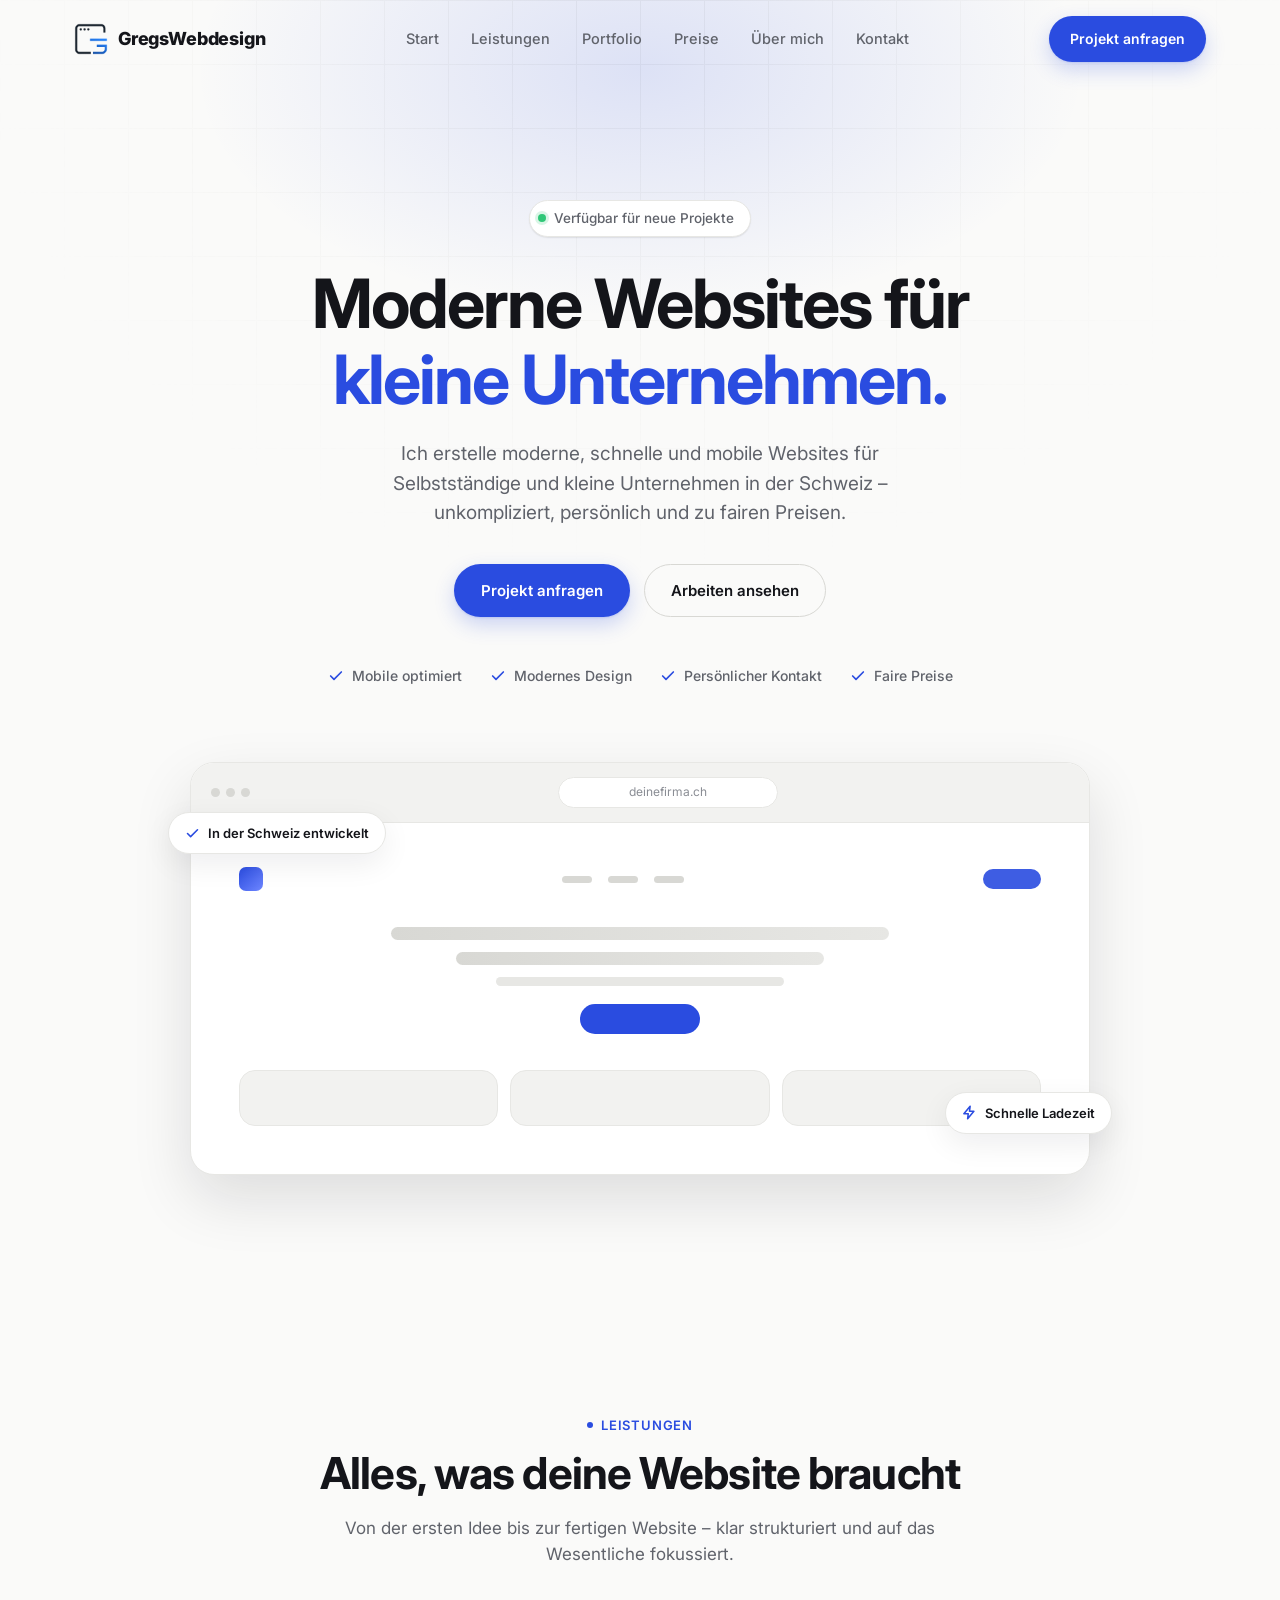
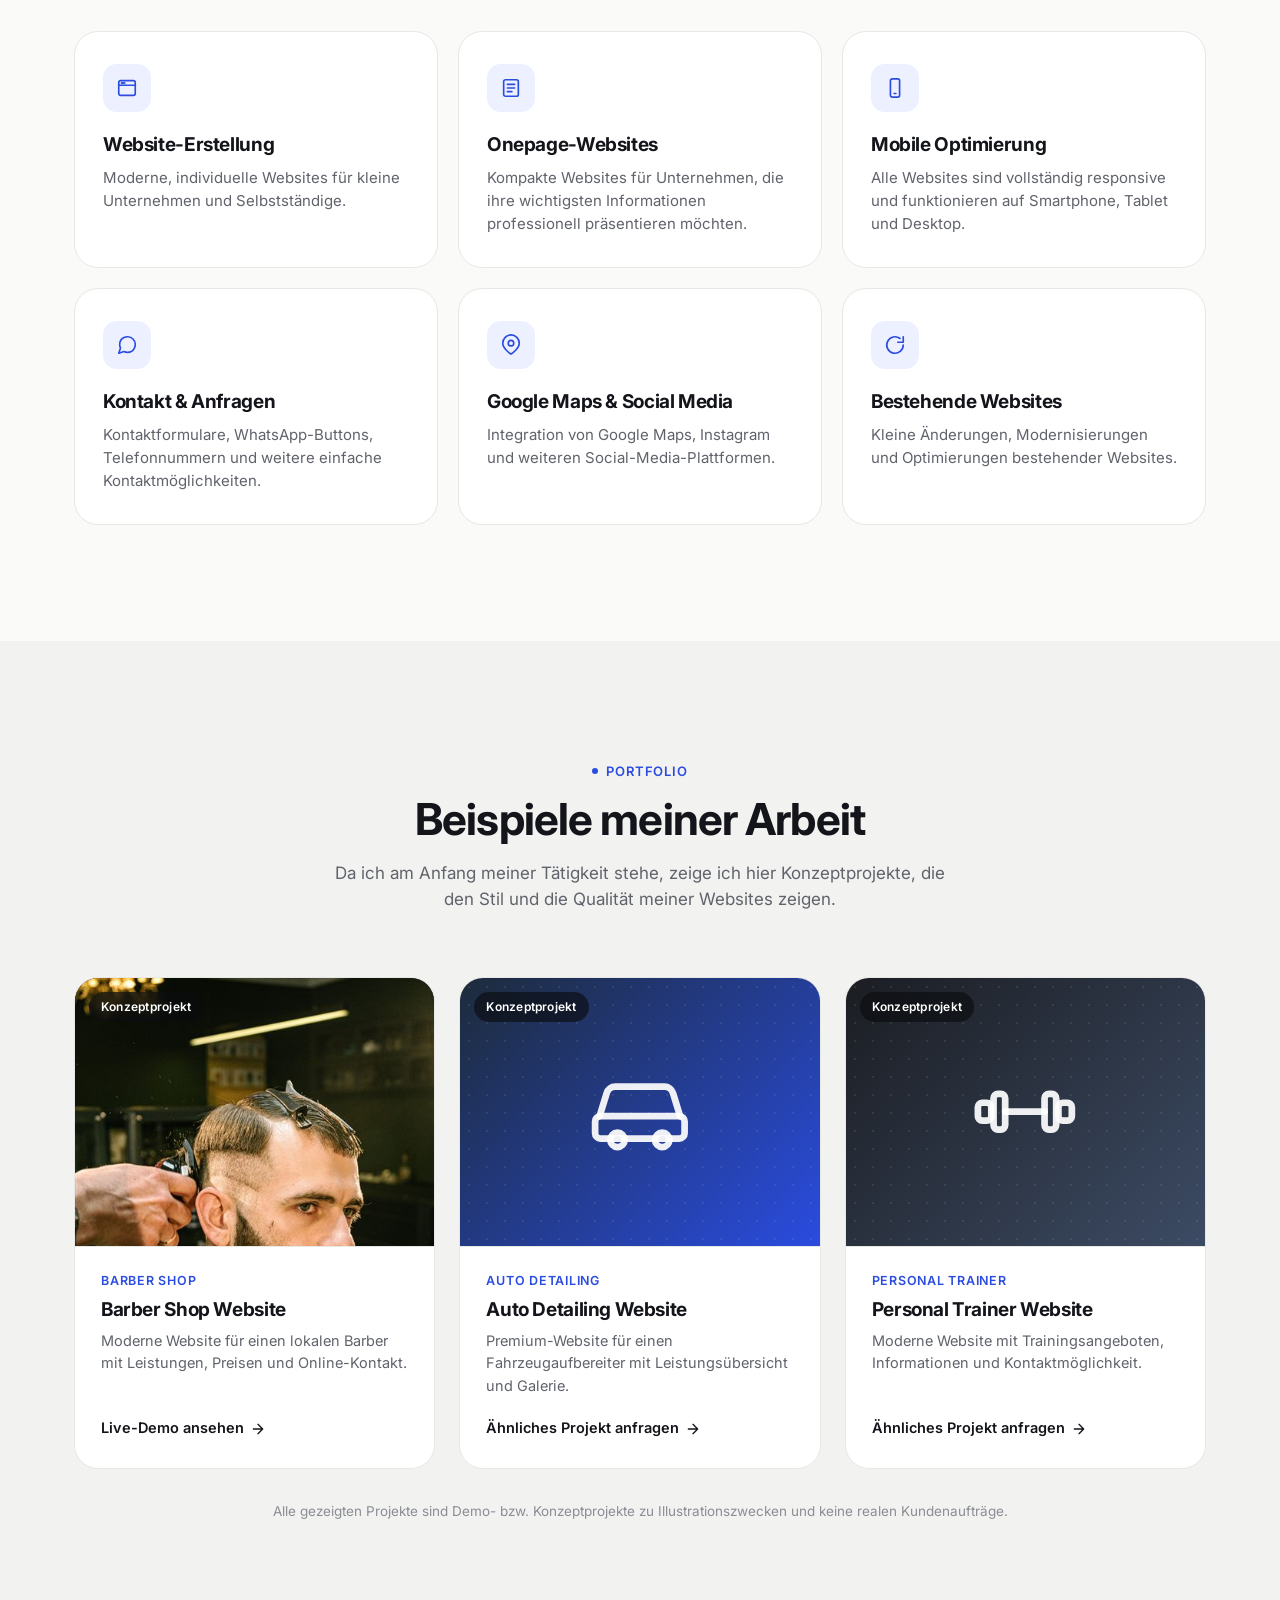
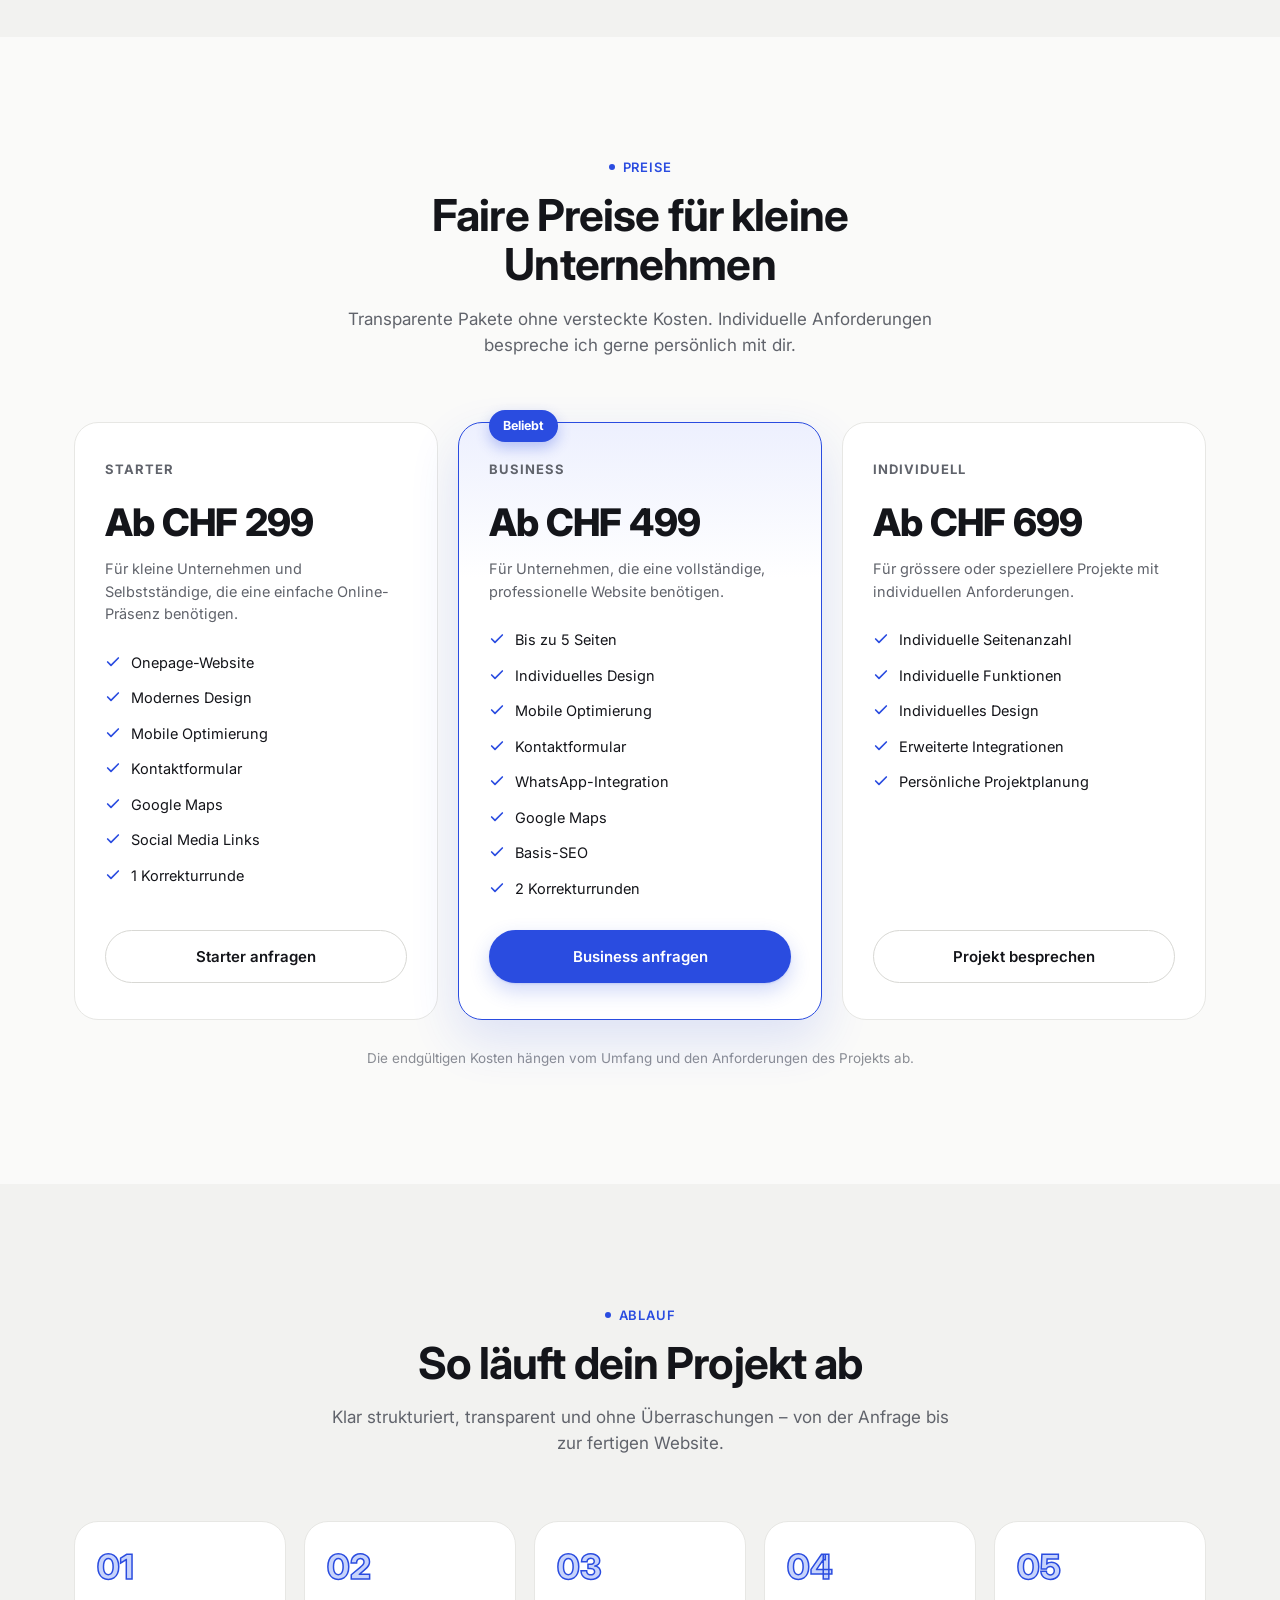
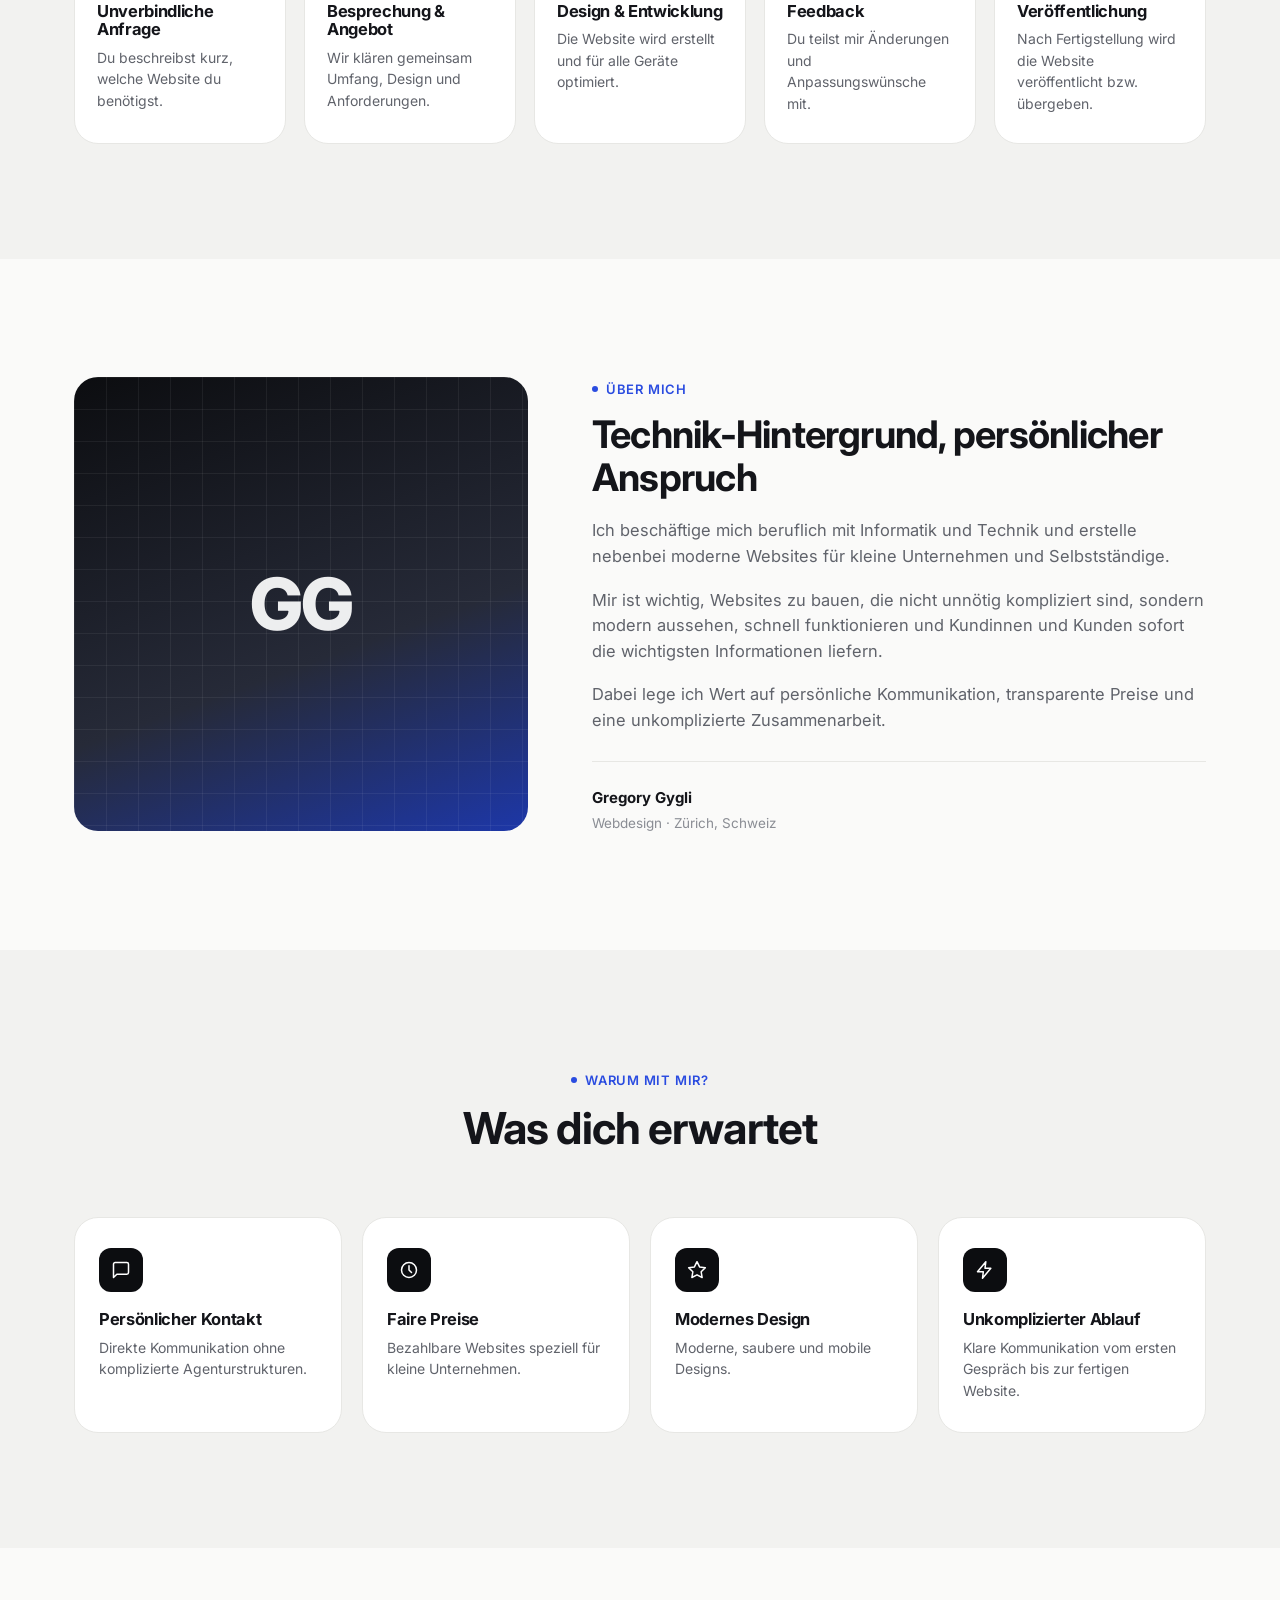
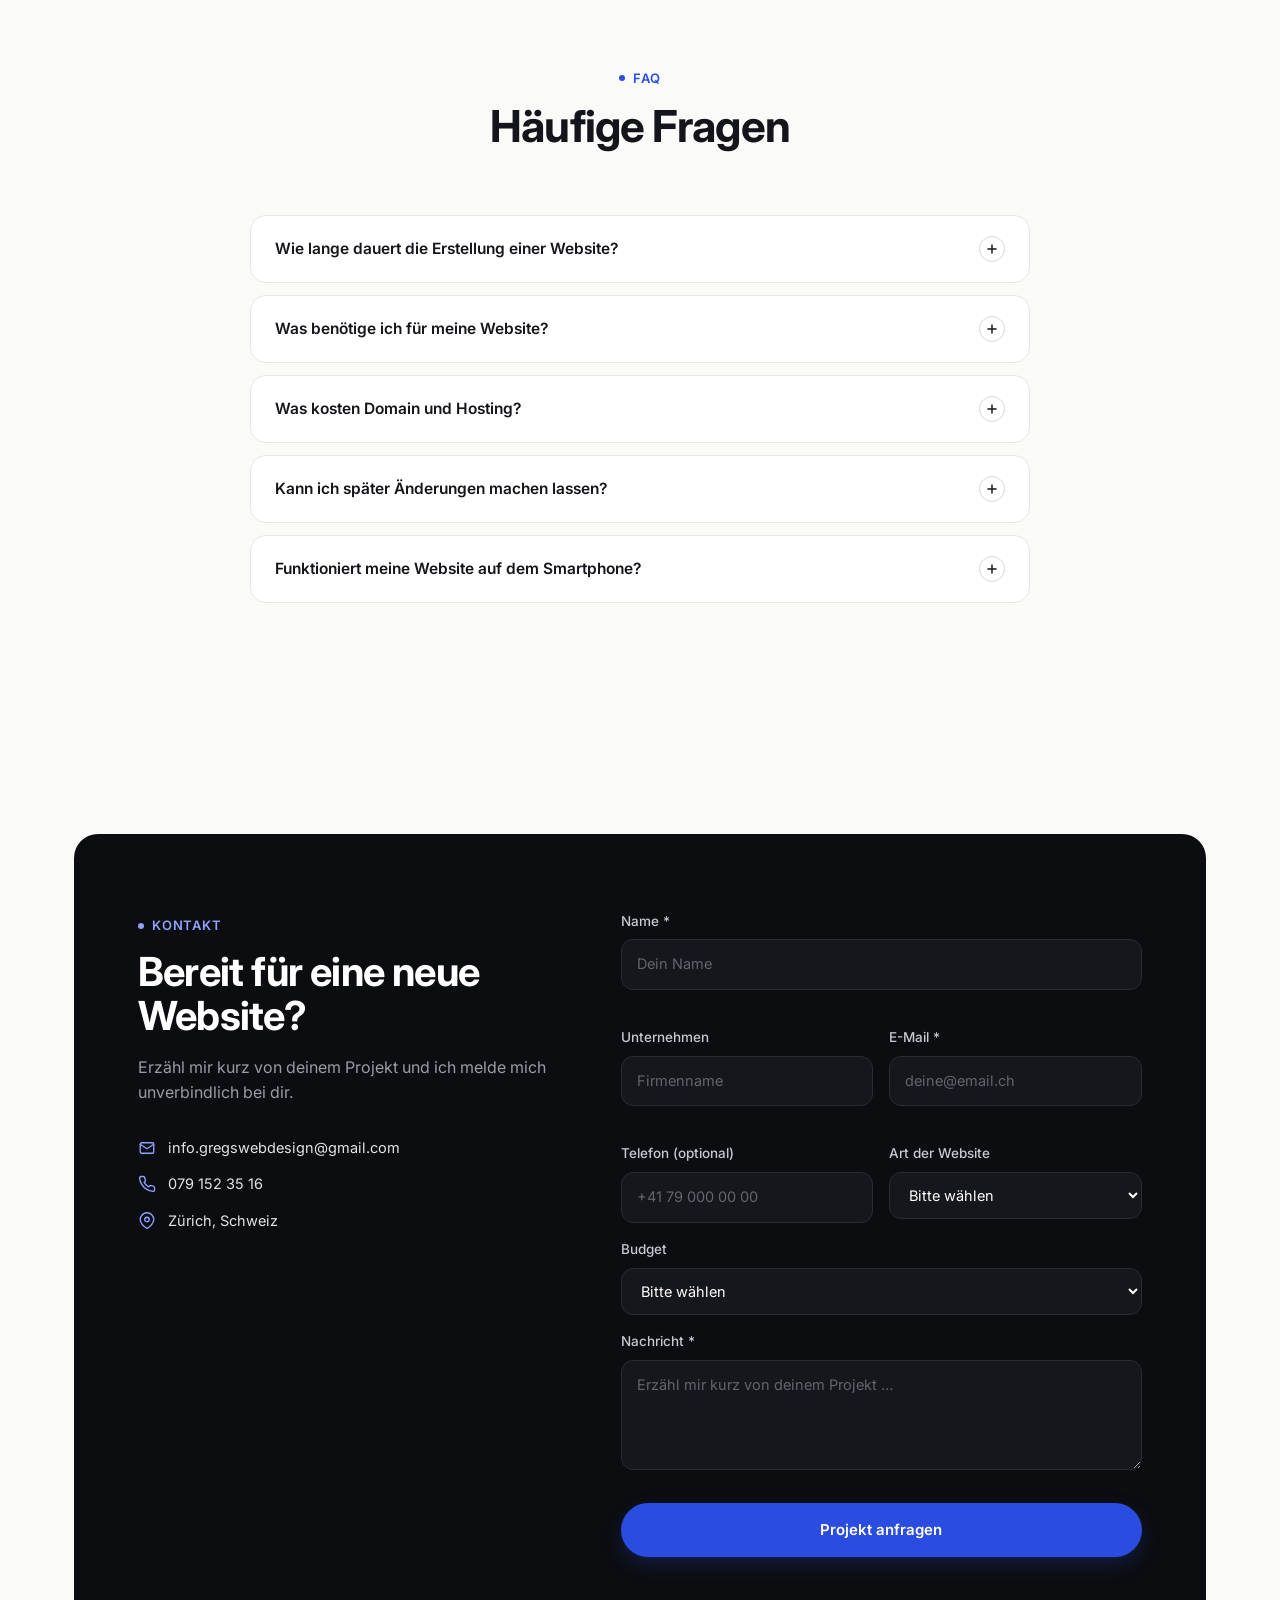
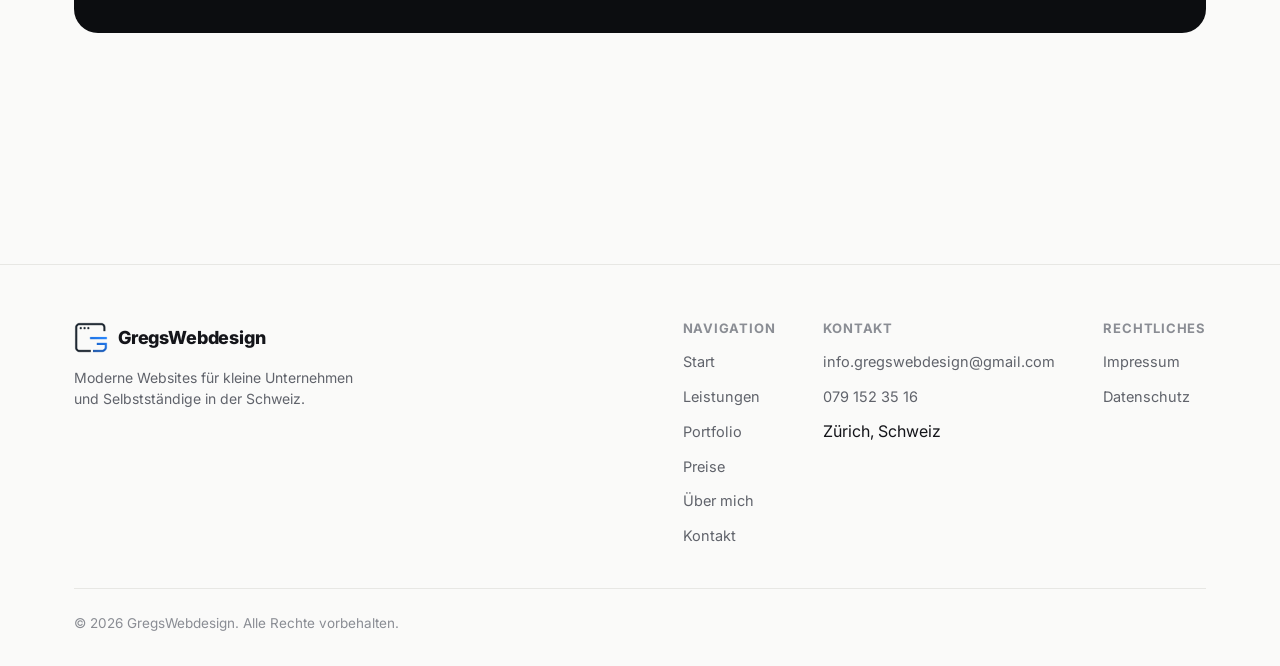
==== index.html @ 350c1485 "Initial commit: GregsWebdesign Website + FADEHOUSE Demo-Projekt" ====
<!DOCTYPE html>
<html lang="de-CH">
<head>
<meta charset="UTF-8">
<meta name="viewport" content="width=device-width, initial-scale=1.0">
<title>Webdesign Zürich – Moderne Websites für kleine Unternehmen | GregsWebdesign</title>
<meta name="description" content="Moderne, schnelle und bezahlbare Websites für kleine Unternehmen, Selbstständige und lokale Dienstleister in Zürich und der ganzen Schweiz. Unverbindlich anfragen.">
<meta name="keywords" content="Webdesign Zürich, Website erstellen Zürich, Website für Kleinunternehmen, Website für Selbstständige, Webdesigner Zürich, Webdesign Schweiz">
<meta property="og:title" content="GregsWebdesign – Moderne Websites für kleine Unternehmen">
<meta property="og:description" content="Ich erstelle moderne, schnelle und mobile Websites für Selbstständige und kleine Unternehmen in der Schweiz – unkompliziert, persönlich und zu fairen Preisen.">
<meta property="og:type" content="website">
<meta property="og:locale" content="de_CH">
<meta property="og:image" content="Bilder/logo-icon-dark.png">
<meta name="theme-color" content="#0C0D10">
<link rel="icon" type="image/png" href="Bilder/logo-icon-dark.png">
<link rel="preconnect" href="https://fonts.googleapis.com">
<link rel="preconnect" href="https://fonts.gstatic.com" crossorigin>
<link href="https://fonts.googleapis.com/css2?family=Inter:wght@400;500;600;700;800&display=swap" rel="stylesheet">
<link rel="stylesheet" href="css/style.css">
</head>
<body>

<a href="#main" class="skip-link">Zum Inhalt springen</a>

<!-- ========== HEADER ========== -->
<header class="site-header" id="siteHeader">
  <div class="container">
    <a href="#start" class="brand">
      <span class="brand-mark"><img src="Bilder/logo-icon-dark.png" alt="" width="34" height="34"></span>
      GregsWebdesign
    </a>

    <nav class="main-nav" aria-label="Hauptnavigation">
      <a href="#start">Start</a>
      <a href="#leistungen">Leistungen</a>
      <a href="#portfolio">Portfolio</a>
      <a href="#preise">Preise</a>
      <a href="#ueber-mich">Über mich</a>
      <a href="#kontakt">Kontakt</a>
    </nav>

    <div class="header-actions">
      <a href="#kontakt" class="btn btn-primary btn-sm desktop-only">Projekt anfragen</a>
      <button class="nav-toggle" id="navToggle" aria-label="Menü öffnen" aria-expanded="false" aria-controls="mobileNav">
        <span></span>
      </button>
    </div>
  </div>

  <nav class="mobile-nav" id="mobileNav" aria-label="Mobile Navigation">
    <a href="#start">Start</a>
    <a href="#leistungen">Leistungen</a>
    <a href="#portfolio">Portfolio</a>
    <a href="#preise">Preise</a>
    <a href="#ueber-mich">Über mich</a>
    <a href="#kontakt">Kontakt</a>
    <a href="#kontakt" class="btn btn-primary btn-block">Projekt anfragen</a>
  </nav>
</header>

<main id="main">

  <!-- ========== HERO ========== -->
  <section class="hero" id="start">
    <div class="container hero-inner">
      <span class="hero-badge"><span class="dot"></span> Verfügbar für neue Projekte</span>

      <h1>Moderne Websites für <span class="accent">kleine Unternehmen.</span></h1>
      <p class="hero-sub">Ich erstelle moderne, schnelle und mobile Websites für Selbstständige und kleine Unternehmen in der Schweiz – unkompliziert, persönlich und zu fairen Preisen.</p>

      <div class="hero-actions">
        <a href="#kontakt" class="btn btn-primary">Projekt anfragen</a>
        <a href="#portfolio" class="btn btn-secondary">Arbeiten ansehen</a>
      </div>

      <ul class="trust-points">
        <li><svg width="16" height="16" viewBox="0 0 24 24" fill="none" stroke="currentColor" stroke-width="2.5" stroke-linecap="round" stroke-linejoin="round"><path d="M20 6 9 17l-5-5"/></svg> Mobile optimiert</li>
        <li><svg width="16" height="16" viewBox="0 0 24 24" fill="none" stroke="currentColor" stroke-width="2.5" stroke-linecap="round" stroke-linejoin="round"><path d="M20 6 9 17l-5-5"/></svg> Modernes Design</li>
        <li><svg width="16" height="16" viewBox="0 0 24 24" fill="none" stroke="currentColor" stroke-width="2.5" stroke-linecap="round" stroke-linejoin="round"><path d="M20 6 9 17l-5-5"/></svg> Persönlicher Kontakt</li>
        <li><svg width="16" height="16" viewBox="0 0 24 24" fill="none" stroke="currentColor" stroke-width="2.5" stroke-linecap="round" stroke-linejoin="round"><path d="M20 6 9 17l-5-5"/></svg> Faire Preise</li>
      </ul>
    </div>

    <div class="container">
      <div class="hero-mock-wrap reveal">
        <div class="hero-mock">
          <div class="hero-mock-bar">
            <div class="hero-mock-dots"><span></span><span></span><span></span></div>
            <div class="hero-mock-url">deinefirma.ch</div>
          </div>
          <div class="hero-mock-body">
            <div class="hero-mock-nav">
              <div class="hero-mock-logo"></div>
              <div class="hero-mock-navlinks"><span></span><span></span><span></span></div>
              <div class="hero-mock-navbtn"></div>
            </div>
            <div class="hero-mock-hero">
              <div class="hero-mock-line lg"></div>
              <div class="hero-mock-line lg w-70"></div>
              <div class="hero-mock-line sm"></div>
              <div class="hero-mock-btn"></div>
            </div>
            <div class="hero-mock-cards">
              <div class="hero-mock-card"></div>
              <div class="hero-mock-card"></div>
              <div class="hero-mock-card"></div>
            </div>
          </div>
        </div>
        <span class="hero-float-badge badge-left">
          <svg width="15" height="15" viewBox="0 0 24 24" fill="none" stroke="currentColor" stroke-width="2.5" stroke-linecap="round" stroke-linejoin="round"><path d="M20 6 9 17l-5-5"/></svg>
          In der Schweiz entwickelt
        </span>
        <span class="hero-float-badge badge-right">
          <svg width="15" height="15" viewBox="0 0 24 24" fill="none" stroke="currentColor" stroke-width="2.5" stroke-linecap="round" stroke-linejoin="round"><path d="M13 2 3 14h7l-1 8 10-12h-7z"/></svg>
          Schnelle Ladezeit
        </span>
      </div>
    </div>
  </section>

  <!-- ========== LEISTUNGEN ========== -->
  <section class="section-pad" id="leistungen">
    <div class="container">
      <div class="section-head center">
        <span class="eyebrow">Leistungen</span>
        <h2>Alles, was deine Website braucht</h2>
        <p>Von der ersten Idee bis zur fertigen Website – klar strukturiert und auf das Wesentliche fokussiert.</p>
      </div>

      <div class="services-grid reveal-stagger">
        <article class="card service-card">
          <div class="service-icon">
            <svg width="22" height="22" viewBox="0 0 24 24" fill="none" stroke="currentColor" stroke-width="1.8" stroke-linecap="round" stroke-linejoin="round"><rect x="3" y="4" width="18" height="16" rx="2"/><path d="M3 9h18"/><circle cx="6.5" cy="6.5" r=".5" fill="currentColor"/><circle cx="9" cy="6.5" r=".5" fill="currentColor"/></svg>
          </div>
          <h3>Website-Erstellung</h3>
          <p>Moderne, individuelle Websites für kleine Unternehmen und Selbstständige.</p>
        </article>

        <article class="card service-card">
          <div class="service-icon">
            <svg width="22" height="22" viewBox="0 0 24 24" fill="none" stroke="currentColor" stroke-width="1.8" stroke-linecap="round" stroke-linejoin="round"><rect x="4" y="3" width="16" height="18" rx="2"/><path d="M8 8h8M8 12h8M8 16h5"/></svg>
          </div>
          <h3>Onepage-Websites</h3>
          <p>Kompakte Websites für Unternehmen, die ihre wichtigsten Informationen professionell präsentieren möchten.</p>
        </article>

        <article class="card service-card">
          <div class="service-icon">
            <svg width="22" height="22" viewBox="0 0 24 24" fill="none" stroke="currentColor" stroke-width="1.8" stroke-linecap="round" stroke-linejoin="round"><rect x="7" y="2" width="10" height="20" rx="2"/><path d="M11 18h2"/></svg>
          </div>
          <h3>Mobile Optimierung</h3>
          <p>Alle Websites sind vollständig responsive und funktionieren auf Smartphone, Tablet und Desktop.</p>
        </article>

        <article class="card service-card">
          <div class="service-icon">
            <svg width="22" height="22" viewBox="0 0 24 24" fill="none" stroke="currentColor" stroke-width="1.8" stroke-linecap="round" stroke-linejoin="round"><path d="M21 11.5a8.38 8.38 0 0 1-.9 3.8 8.5 8.5 0 0 1-7.6 4.7 8.38 8.38 0 0 1-3.8-.9L3 21l1.9-5.7a8.38 8.38 0 0 1-.9-3.8 8.5 8.5 0 0 1 4.7-7.6 8.38 8.38 0 0 1 3.8-.9h.5a8.48 8.48 0 0 1 8 8v.5z"/></svg>
          </div>
          <h3>Kontakt &amp; Anfragen</h3>
          <p>Kontaktformulare, WhatsApp-Buttons, Telefonnummern und weitere einfache Kontaktmöglichkeiten.</p>
        </article>

        <article class="card service-card">
          <div class="service-icon">
            <svg width="22" height="22" viewBox="0 0 24 24" fill="none" stroke="currentColor" stroke-width="1.8" stroke-linecap="round" stroke-linejoin="round"><path d="M21 10c0 6-9 12-9 12s-9-6-9-12a9 9 0 0 1 18 0z"/><circle cx="12" cy="10" r="3"/></svg>
          </div>
          <h3>Google Maps &amp; Social Media</h3>
          <p>Integration von Google Maps, Instagram und weiteren Social-Media-Plattformen.</p>
        </article>

        <article class="card service-card">
          <div class="service-icon">
            <svg width="22" height="22" viewBox="0 0 24 24" fill="none" stroke="currentColor" stroke-width="1.8" stroke-linecap="round" stroke-linejoin="round"><path d="M21 12a9 9 0 1 1-3.5-7.1"/><path d="M21 3v6h-6"/></svg>
          </div>
          <h3>Bestehende Websites</h3>
          <p>Kleine Änderungen, Modernisierungen und Optimierungen bestehender Websites.</p>
        </article>
      </div>
    </div>
  </section>

  <!-- ========== PORTFOLIO ========== -->
  <section class="section-pad" id="portfolio" style="background:var(--color-bg-alt);">
    <div class="container">
      <div class="section-head center">
        <span class="eyebrow">Portfolio</span>
        <h2>Beispiele meiner Arbeit</h2>
        <p>Da ich am Anfang meiner Tätigkeit stehe, zeige ich hier Konzeptprojekte, die den Stil und die Qualität meiner Websites zeigen.</p>
      </div>

      <div class="portfolio-grid reveal-stagger">
        <article class="card portfolio-card">
          <div class="portfolio-thumb thumb-barber has-image">
            <span class="demo-tag">Konzeptprojekt</span>
            <img src="Bilder/portfolio-barber.jpg" alt="FADEHOUSE Barbershop Website – Startseite" loading="lazy">
          </div>
          <div class="portfolio-body">
            <span class="portfolio-cat">Barber Shop</span>
            <h3>Barber Shop Website</h3>
            <p>Moderne Website für einen lokalen Barber mit Leistungen, Preisen und Online-Kontakt.</p>
            <a href="Demo-Coiffeur/index.html" class="portfolio-link" target="_blank" rel="noopener">Live-Demo ansehen
              <svg width="16" height="16" viewBox="0 0 24 24" fill="none" stroke="currentColor" stroke-width="2" stroke-linecap="round" stroke-linejoin="round"><path d="M5 12h14M12 5l7 7-7 7"/></svg>
            </a>
          </div>
        </article>

        <article class="card portfolio-card">
          <div class="portfolio-thumb thumb-detailing">
            <span class="demo-tag">Konzeptprojekt</span>
            <svg viewBox="0 0 24 24" fill="none" stroke="currentColor" stroke-width="1.5" stroke-linecap="round" stroke-linejoin="round"><path d="M3 13l1.6-5.2A2 2 0 0 1 6.5 6.4h11a2 2 0 0 1 1.9 1.4L21 13"/><rect x="2" y="13" width="20" height="5" rx="1.2"/><circle cx="7" cy="18.3" r="1.6"/><circle cx="17" cy="18.3" r="1.6"/></svg>
          </div>
          <div class="portfolio-body">
            <span class="portfolio-cat">Auto Detailing</span>
            <h3>Auto Detailing Website</h3>
            <p>Premium-Website für einen Fahrzeugaufbereiter mit Leistungsübersicht und Galerie.</p>
            <a href="#kontakt" class="portfolio-link">Ähnliches Projekt anfragen
              <svg width="16" height="16" viewBox="0 0 24 24" fill="none" stroke="currentColor" stroke-width="2" stroke-linecap="round" stroke-linejoin="round"><path d="M5 12h14M12 5l7 7-7 7"/></svg>
            </a>
          </div>
        </article>

        <article class="card portfolio-card">
          <div class="portfolio-thumb thumb-trainer">
            <span class="demo-tag">Konzeptprojekt</span>
            <svg viewBox="0 0 24 24" fill="none" stroke="currentColor" stroke-width="1.5" stroke-linecap="round" stroke-linejoin="round"><rect x="1.5" y="10" width="3" height="4" rx="1"/><rect x="19.5" y="10" width="3" height="4" rx="1"/><rect x="5" y="8" width="2.6" height="8" rx="1"/><rect x="16.4" y="8" width="2.6" height="8" rx="1"/><path d="M7.6 12h8.8"/></svg>
          </div>
          <div class="portfolio-body">
            <span class="portfolio-cat">Personal Trainer</span>
            <h3>Personal Trainer Website</h3>
            <p>Moderne Website mit Trainingsangeboten, Informationen und Kontaktmöglichkeit.</p>
            <a href="#kontakt" class="portfolio-link">Ähnliches Projekt anfragen
              <svg width="16" height="16" viewBox="0 0 24 24" fill="none" stroke="currentColor" stroke-width="2" stroke-linecap="round" stroke-linejoin="round"><path d="M5 12h14M12 5l7 7-7 7"/></svg>
            </a>
          </div>
        </article>
      </div>
      <p class="portfolio-note">Alle gezeigten Projekte sind Demo- bzw. Konzeptprojekte zu Illustrationszwecken und keine realen Kundenaufträge.</p>
    </div>
  </section>

  <!-- ========== PREISE ========== -->
  <section class="section-pad" id="preise">
    <div class="container">
      <div class="section-head center">
        <span class="eyebrow">Preise</span>
        <h2>Faire Preise für kleine Unternehmen</h2>
        <p>Transparente Pakete ohne versteckte Kosten. Individuelle Anforderungen bespreche ich gerne persönlich mit dir.</p>
      </div>

      <div class="pricing-grid reveal-stagger">
        <article class="card price-card">
          <div class="price-name">Starter</div>
          <div class="price-amount">Ab CHF 299</div>
          <p class="price-desc">Für kleine Unternehmen und Selbstständige, die eine einfache Online-Präsenz benötigen.</p>
          <ul class="price-features">
            <li><svg width="16" height="16" viewBox="0 0 24 24" fill="none" stroke="currentColor" stroke-width="2.5" stroke-linecap="round" stroke-linejoin="round"><path d="M20 6 9 17l-5-5"/></svg> Onepage-Website</li>
            <li><svg width="16" height="16" viewBox="0 0 24 24" fill="none" stroke="currentColor" stroke-width="2.5" stroke-linecap="round" stroke-linejoin="round"><path d="M20 6 9 17l-5-5"/></svg> Modernes Design</li>
            <li><svg width="16" height="16" viewBox="0 0 24 24" fill="none" stroke="currentColor" stroke-width="2.5" stroke-linecap="round" stroke-linejoin="round"><path d="M20 6 9 17l-5-5"/></svg> Mobile Optimierung</li>
            <li><svg width="16" height="16" viewBox="0 0 24 24" fill="none" stroke="currentColor" stroke-width="2.5" stroke-linecap="round" stroke-linejoin="round"><path d="M20 6 9 17l-5-5"/></svg> Kontaktformular</li>
            <li><svg width="16" height="16" viewBox="0 0 24 24" fill="none" stroke="currentColor" stroke-width="2.5" stroke-linecap="round" stroke-linejoin="round"><path d="M20 6 9 17l-5-5"/></svg> Google Maps</li>
            <li><svg width="16" height="16" viewBox="0 0 24 24" fill="none" stroke="currentColor" stroke-width="2.5" stroke-linecap="round" stroke-linejoin="round"><path d="M20 6 9 17l-5-5"/></svg> Social Media Links</li>
            <li><svg width="16" height="16" viewBox="0 0 24 24" fill="none" stroke="currentColor" stroke-width="2.5" stroke-linecap="round" stroke-linejoin="round"><path d="M20 6 9 17l-5-5"/></svg> 1 Korrekturrunde</li>
          </ul>
          <a href="#kontakt" class="btn btn-secondary btn-block">Starter anfragen</a>
        </article>

        <article class="card price-card featured">
          <span class="price-badge">Beliebt</span>
          <div class="price-name">Business</div>
          <div class="price-amount">Ab CHF 499</div>
          <p class="price-desc">Für Unternehmen, die eine vollständige, professionelle Website benötigen.</p>
          <ul class="price-features">
            <li><svg width="16" height="16" viewBox="0 0 24 24" fill="none" stroke="currentColor" stroke-width="2.5" stroke-linecap="round" stroke-linejoin="round"><path d="M20 6 9 17l-5-5"/></svg> Bis zu 5 Seiten</li>
            <li><svg width="16" height="16" viewBox="0 0 24 24" fill="none" stroke="currentColor" stroke-width="2.5" stroke-linecap="round" stroke-linejoin="round"><path d="M20 6 9 17l-5-5"/></svg> Individuelles Design</li>
            <li><svg width="16" height="16" viewBox="0 0 24 24" fill="none" stroke="currentColor" stroke-width="2.5" stroke-linecap="round" stroke-linejoin="round"><path d="M20 6 9 17l-5-5"/></svg> Mobile Optimierung</li>
            <li><svg width="16" height="16" viewBox="0 0 24 24" fill="none" stroke="currentColor" stroke-width="2.5" stroke-linecap="round" stroke-linejoin="round"><path d="M20 6 9 17l-5-5"/></svg> Kontaktformular</li>
            <li><svg width="16" height="16" viewBox="0 0 24 24" fill="none" stroke="currentColor" stroke-width="2.5" stroke-linecap="round" stroke-linejoin="round"><path d="M20 6 9 17l-5-5"/></svg> WhatsApp-Integration</li>
            <li><svg width="16" height="16" viewBox="0 0 24 24" fill="none" stroke="currentColor" stroke-width="2.5" stroke-linecap="round" stroke-linejoin="round"><path d="M20 6 9 17l-5-5"/></svg> Google Maps</li>
            <li><svg width="16" height="16" viewBox="0 0 24 24" fill="none" stroke="currentColor" stroke-width="2.5" stroke-linecap="round" stroke-linejoin="round"><path d="M20 6 9 17l-5-5"/></svg> Basis-SEO</li>
            <li><svg width="16" height="16" viewBox="0 0 24 24" fill="none" stroke="currentColor" stroke-width="2.5" stroke-linecap="round" stroke-linejoin="round"><path d="M20 6 9 17l-5-5"/></svg> 2 Korrekturrunden</li>
          </ul>
          <a href="#kontakt" class="btn btn-primary btn-block">Business anfragen</a>
        </article>

        <article class="card price-card">
          <div class="price-name">Individuell</div>
          <div class="price-amount">Ab CHF 699</div>
          <p class="price-desc">Für grössere oder speziellere Projekte mit individuellen Anforderungen.</p>
          <ul class="price-features">
            <li><svg width="16" height="16" viewBox="0 0 24 24" fill="none" stroke="currentColor" stroke-width="2.5" stroke-linecap="round" stroke-linejoin="round"><path d="M20 6 9 17l-5-5"/></svg> Individuelle Seitenanzahl</li>
            <li><svg width="16" height="16" viewBox="0 0 24 24" fill="none" stroke="currentColor" stroke-width="2.5" stroke-linecap="round" stroke-linejoin="round"><path d="M20 6 9 17l-5-5"/></svg> Individuelle Funktionen</li>
            <li><svg width="16" height="16" viewBox="0 0 24 24" fill="none" stroke="currentColor" stroke-width="2.5" stroke-linecap="round" stroke-linejoin="round"><path d="M20 6 9 17l-5-5"/></svg> Individuelles Design</li>
            <li><svg width="16" height="16" viewBox="0 0 24 24" fill="none" stroke="currentColor" stroke-width="2.5" stroke-linecap="round" stroke-linejoin="round"><path d="M20 6 9 17l-5-5"/></svg> Erweiterte Integrationen</li>
            <li><svg width="16" height="16" viewBox="0 0 24 24" fill="none" stroke="currentColor" stroke-width="2.5" stroke-linecap="round" stroke-linejoin="round"><path d="M20 6 9 17l-5-5"/></svg> Persönliche Projektplanung</li>
          </ul>
          <a href="#kontakt" class="btn btn-secondary btn-block">Projekt besprechen</a>
        </article>
      </div>
      <p class="pricing-note">Die endgültigen Kosten hängen vom Umfang und den Anforderungen des Projekts ab.</p>
    </div>
  </section>

  <!-- ========== ABLAUF ========== -->
  <section class="section-pad" style="background:var(--color-bg-alt);">
    <div class="container">
      <div class="section-head center">
        <span class="eyebrow">Ablauf</span>
        <h2>So läuft dein Projekt ab</h2>
        <p>Klar strukturiert, transparent und ohne Überraschungen – von der Anfrage bis zur fertigen Website.</p>
      </div>

      <div class="process-list reveal-stagger">
        <div class="card process-step">
          <div class="process-num">01</div>
          <h3>Unverbindliche Anfrage</h3>
          <p>Du beschreibst kurz, welche Website du benötigst.</p>
        </div>
        <div class="card process-step">
          <div class="process-num">02</div>
          <h3>Besprechung &amp; Angebot</h3>
          <p>Wir klären gemeinsam Umfang, Design und Anforderungen.</p>
        </div>
        <div class="card process-step">
          <div class="process-num">03</div>
          <h3>Design &amp; Entwicklung</h3>
          <p>Die Website wird erstellt und für alle Geräte optimiert.</p>
        </div>
        <div class="card process-step">
          <div class="process-num">04</div>
          <h3>Feedback</h3>
          <p>Du teilst mir Änderungen und Anpassungswünsche mit.</p>
        </div>
        <div class="card process-step">
          <div class="process-num">05</div>
          <h3>Veröffentlichung</h3>
          <p>Nach Fertigstellung wird die Website veröffentlicht bzw. übergeben.</p>
        </div>
      </div>
    </div>
  </section>

  <!-- ========== ÜBER MICH ========== -->
  <section class="section-pad" id="ueber-mich">
    <div class="container about-wrap">
      <div class="about-visual reveal">
        <span class="initials">GG</span>
      </div>
      <div class="about-text reveal">
        <span class="eyebrow">Über mich</span>
        <h2 style="font-size:clamp(28px,3.2vw,38px); margin-bottom:20px;">Technik-Hintergrund, persönlicher Anspruch</h2>
        <p>Ich beschäftige mich beruflich mit Informatik und Technik und erstelle nebenbei moderne Websites für kleine Unternehmen und Selbstständige.</p>
        <p>Mir ist wichtig, Websites zu bauen, die nicht unnötig kompliziert sind, sondern modern aussehen, schnell funktionieren und Kundinnen und Kunden sofort die wichtigsten Informationen liefern.</p>
        <p>Dabei lege ich Wert auf persönliche Kommunikation, transparente Preise und eine unkomplizierte Zusammenarbeit.</p>
        <div class="about-signoff">
          <div>
            <strong>Gregory Gygli</strong>
            <span>Webdesign · Zürich, Schweiz</span>
          </div>
        </div>
      </div>
    </div>
  </section>

  <!-- ========== WARUM MIT MIR ========== -->
  <section class="section-pad" style="background:var(--color-bg-alt);">
    <div class="container">
      <div class="section-head center">
        <span class="eyebrow">Warum mit mir?</span>
        <h2>Was dich erwartet</h2>
      </div>

      <div class="why-grid reveal-stagger">
        <div class="card why-card">
          <div class="why-icon">
            <svg width="20" height="20" viewBox="0 0 24 24" fill="none" stroke="currentColor" stroke-width="1.8" stroke-linecap="round" stroke-linejoin="round"><path d="M21 15a2 2 0 0 1-2 2H7l-4 4V5a2 2 0 0 1 2-2h14a2 2 0 0 1 2 2z"/></svg>
          </div>
          <h3>Persönlicher Kontakt</h3>
          <p>Direkte Kommunikation ohne komplizierte Agenturstrukturen.</p>
        </div>
        <div class="card why-card">
          <div class="why-icon">
            <svg width="20" height="20" viewBox="0 0 24 24" fill="none" stroke="currentColor" stroke-width="1.8" stroke-linecap="round" stroke-linejoin="round"><circle cx="12" cy="12" r="9"/><path d="M12 7v5l3 3"/></svg>
          </div>
          <h3>Faire Preise</h3>
          <p>Bezahlbare Websites speziell für kleine Unternehmen.</p>
        </div>
        <div class="card why-card">
          <div class="why-icon">
            <svg width="20" height="20" viewBox="0 0 24 24" fill="none" stroke="currentColor" stroke-width="1.8" stroke-linecap="round" stroke-linejoin="round"><path d="m12 2 3.09 6.26L22 9.27l-5 4.87 1.18 6.88L12 17.77l-6.18 3.25L7 14.14 2 9.27l6.91-1.01z"/></svg>
          </div>
          <h3>Modernes Design</h3>
          <p>Moderne, saubere und mobile Designs.</p>
        </div>
        <div class="card why-card">
          <div class="why-icon">
            <svg width="20" height="20" viewBox="0 0 24 24" fill="none" stroke="currentColor" stroke-width="1.8" stroke-linecap="round" stroke-linejoin="round"><path d="M13 2 3 14h7l-1 8 10-12h-7z"/></svg>
          </div>
          <h3>Unkomplizierter Ablauf</h3>
          <p>Klare Kommunikation vom ersten Gespräch bis zur fertigen Website.</p>
        </div>
      </div>
    </div>
  </section>

  <!-- ========== FAQ ========== -->
  <section class="section-pad" id="faq">
    <div class="container">
      <div class="section-head center">
        <span class="eyebrow">FAQ</span>
        <h2>Häufige Fragen</h2>
      </div>

      <div class="faq-list reveal">
        <details class="faq-item" name="faq">
          <summary>Wie lange dauert die Erstellung einer Website?
            <span class="faq-icon"><svg width="14" height="14" viewBox="0 0 24 24" fill="none" stroke="currentColor" stroke-width="2.5" stroke-linecap="round"><path d="M12 5v14M5 12h14"/></svg></span>
          </summary>
          <div class="faq-answer">Je nach Umfang dauert eine einfache Website normalerweise einige Tage bis wenige Wochen.</div>
        </details>
        <details class="faq-item" name="faq">
          <summary>Was benötige ich für meine Website?
            <span class="faq-icon"><svg width="14" height="14" viewBox="0 0 24 24" fill="none" stroke="currentColor" stroke-width="2.5" stroke-linecap="round"><path d="M12 5v14M5 12h14"/></svg></span>
          </summary>
          <div class="faq-answer">Idealerweise Logo, Texte, Bilder, Kontaktdaten und Informationen zu den angebotenen Leistungen. Falls noch nicht alles vorhanden ist, können die Inhalte gemeinsam strukturiert werden.</div>
        </details>
        <details class="faq-item" name="faq">
          <summary>Was kosten Domain und Hosting?
            <span class="faq-icon"><svg width="14" height="14" viewBox="0 0 24 24" fill="none" stroke="currentColor" stroke-width="2.5" stroke-linecap="round"><path d="M12 5v14M5 12h14"/></svg></span>
          </summary>
          <div class="faq-answer">Domain und Hosting sind grundsätzlich separate Kosten und werden transparent mit dir besprochen.</div>
        </details>
        <details class="faq-item" name="faq">
          <summary>Kann ich später Änderungen machen lassen?
            <span class="faq-icon"><svg width="14" height="14" viewBox="0 0 24 24" fill="none" stroke="currentColor" stroke-width="2.5" stroke-linecap="round"><path d="M12 5v14M5 12h14"/></svg></span>
          </summary>
          <div class="faq-answer">Ja. Kleine Änderungen und Erweiterungen können auch nach Fertigstellung durchgeführt werden.</div>
        </details>
        <details class="faq-item" name="faq">
          <summary>Funktioniert meine Website auf dem Smartphone?
            <span class="faq-icon"><svg width="14" height="14" viewBox="0 0 24 24" fill="none" stroke="currentColor" stroke-width="2.5" stroke-linecap="round"><path d="M12 5v14M5 12h14"/></svg></span>
          </summary>
          <div class="faq-answer">Ja. Alle Websites werden für Desktop, Tablet und Smartphone optimiert.</div>
        </details>
      </div>
    </div>
  </section>

  <!-- ========== KONTAKT ========== -->
  <section class="section-pad" id="kontakt">
    <div class="container">
      <div class="contact-section reveal">
        <div class="contact-inner">
          <div class="contact-intro">
            <span class="eyebrow">Kontakt</span>
            <h2>Bereit für eine neue Website?</h2>
            <p>Erzähl mir kurz von deinem Projekt und ich melde mich unverbindlich bei dir.</p>

            <div class="contact-detail">
              <svg width="18" height="18" viewBox="0 0 24 24" fill="none" stroke="currentColor" stroke-width="1.8" stroke-linecap="round" stroke-linejoin="round"><path d="M4 4h16v16H4z" opacity="0"/><path d="m3 7 9 6 9-6"/><rect x="3" y="5" width="18" height="14" rx="2"/></svg>
              info.gregswebdesign@gmail.com
            </div>
            <div class="contact-detail">
              <svg width="18" height="18" viewBox="0 0 24 24" fill="none" stroke="currentColor" stroke-width="1.8" stroke-linecap="round" stroke-linejoin="round"><path d="M22 16.92v3a2 2 0 0 1-2.18 2 19.79 19.79 0 0 1-8.63-3.07 19.5 19.5 0 0 1-6-6 19.79 19.79 0 0 1-3.07-8.67A2 2 0 0 1 4.11 2h3a2 2 0 0 1 2 1.72c.127.96.362 1.903.7 2.81a2 2 0 0 1-.45 2.11L8.09 9.91a16 16 0 0 0 6 6l1.27-1.27a2 2 0 0 1 2.11-.45c.907.338 1.85.573 2.81.7A2 2 0 0 1 22 16.92z"/></svg>
              079 152 35 16
            </div>
            <div class="contact-detail">
              <svg width="18" height="18" viewBox="0 0 24 24" fill="none" stroke="currentColor" stroke-width="1.8" stroke-linecap="round" stroke-linejoin="round"><path d="M21 10c0 6-9 12-9 12s-9-6-9-12a9 9 0 0 1 18 0z"/><circle cx="12" cy="10" r="3"/></svg>
              Zürich, Schweiz
            </div>
          </div>

          <form class="contact-form" id="contactForm" action="https://formspree.io/f/mvkpallz" method="POST" novalidate>
            <div class="form-grid">
              <div class="field full">
                <label for="name">Name *</label>
                <input type="text" id="name" name="name" placeholder="Dein Name" required>
                <div class="field-error" data-error-for="name"></div>
              </div>
              <div class="field">
                <label for="company">Unternehmen</label>
                <input type="text" id="company" name="company" placeholder="Firmenname">
              </div>
              <div class="field">
                <label for="email">E-Mail *</label>
                <input type="email" id="email" name="email" placeholder="deine@email.ch" required>
                <div class="field-error" data-error-for="email"></div>
              </div>
              <div class="field">
                <label for="phone">Telefon (optional)</label>
                <input type="tel" id="phone" name="phone" placeholder="+41 79 000 00 00">
              </div>
              <div class="field">
                <label for="type">Art der Website</label>
                <select id="type" name="type">
                  <option value="">Bitte wählen</option>
                  <option>Onepage-Website</option>
                  <option>Mehrseitige Website</option>
                  <option>Überarbeitung bestehender Website</option>
                  <option>Weiss ich noch nicht</option>
                </select>
              </div>
              <div class="field full">
                <label for="budget">Budget</label>
                <select id="budget" name="budget">
                  <option value="">Bitte wählen</option>
                  <option>Bis CHF 300</option>
                  <option>CHF 300 – 500</option>
                  <option>CHF 500 – 700</option>
                  <option>Über CHF 700</option>
                  <option>Noch offen</option>
                </select>
              </div>
              <div class="field full">
                <label for="message">Nachricht *</label>
                <textarea id="message" name="message" placeholder="Erzähl mir kurz von deinem Projekt …" required></textarea>
                <div class="field-error" data-error-for="message"></div>
              </div>
            </div>
            <button type="submit" class="btn btn-primary btn-block">Projekt anfragen</button>
            <div class="form-status" id="formStatus" role="status"></div>
          </form>
        </div>
      </div>
    </div>
  </section>

</main>

<!-- ========== FOOTER ========== -->
<footer class="site-footer">
  <div class="container">
    <div class="footer-top">
      <div class="footer-brand">
        <a href="#start" class="brand">
          <span class="brand-mark"><img src="Bilder/logo-icon-dark.png" alt="" width="34" height="34"></span>
          GregsWebdesign
        </a>
        <p>Moderne Websites für kleine Unternehmen und Selbstständige in der Schweiz.</p>
      </div>

      <div class="footer-nav">
        <div class="footer-col">
          <h4>Navigation</h4>
          <ul>
            <li><a href="#start">Start</a></li>
            <li><a href="#leistungen">Leistungen</a></li>
            <li><a href="#portfolio">Portfolio</a></li>
            <li><a href="#preise">Preise</a></li>
            <li><a href="#ueber-mich">Über mich</a></li>
            <li><a href="#kontakt">Kontakt</a></li>
          </ul>
        </div>
        <div class="footer-col">
          <h4>Kontakt</h4>
          <ul>
            <li><a href="mailto:info.gregswebdesign@gmail.com">info.gregswebdesign@gmail.com</a></li>
            <li><a href="tel:+41791523516">079 152 35 16</a></li>
            <li>Zürich, Schweiz</li>
          </ul>
        </div>
        <div class="footer-col">
          <h4>Rechtliches</h4>
          <ul>
            <li><a href="impressum.html">Impressum</a></li>
            <li><a href="datenschutz.html">Datenschutz</a></li>
          </ul>
        </div>
      </div>
    </div>

    <div class="footer-bottom">
      <span>© <span id="year"></span> GregsWebdesign. Alle Rechte vorbehalten.</span>
    </div>
  </div>
</footer>

<script src="js/script.js"></script>
</body>
</html>
---- css/style.css ----
/* ==========================================================================
   GregsWebdesign — Webdesign Portfolio Site
   ========================================================================== */

:root {
  --color-bg: #FAFAF9;
  --color-bg-alt: #F2F2F0;
  --color-surface: #FFFFFF;
  --color-text: #14151A;
  --color-text-muted: #60636B;
  --color-text-faint: #8A8D94;
  --color-border: #E7E7E4;
  --color-border-strong: #D8D8D4;
  --color-accent: #2A4CE0;
  --color-accent-dark: #1D37A8;
  --color-accent-soft: #EDF0FE;
  --color-dark: #0C0D10;
  --color-dark-surface: #16171C;
  --color-dark-border: #2A2C33;
  --color-dark-text-muted: #9A9CA4;

  --radius-sm: 10px;
  --radius-md: 16px;
  --radius-lg: 24px;
  --radius-full: 999px;

  --shadow-sm: 0 1px 2px rgba(15, 17, 23, 0.05), 0 1px 1px rgba(15, 17, 23, 0.04);
  --shadow-md: 0 10px 30px rgba(15, 17, 23, 0.07);
  --shadow-lg: 0 24px 60px rgba(15, 17, 23, 0.12);

  --ease: cubic-bezier(.22, 1, .36, 1);
  --container: 1180px;
}

/* ---------- Reset ---------- */
*, *::before, *::after { box-sizing: border-box; }
* { margin: 0; padding: 0; }
html {
  scroll-behavior: smooth;
  -webkit-text-size-adjust: 100%;
}
@media (prefers-reduced-motion: reduce) {
  html { scroll-behavior: auto; }
  *, *::before, *::after {
    animation-duration: 0.01ms !important;
    animation-iteration-count: 1 !important;
    transition-duration: 0.01ms !important;
    scroll-behavior: auto !important;
  }
}
body {
  font-family: 'Inter', -apple-system, BlinkMacSystemFont, 'Segoe UI', Roboto, sans-serif;
  background: var(--color-bg);
  color: var(--color-text);
  line-height: 1.55;
  -webkit-font-smoothing: antialiased;
  overflow-x: hidden;
}
img, svg { display: block; max-width: 100%; }
a { color: inherit; text-decoration: none; }
ul, ol { list-style: none; }
button { font: inherit; cursor: pointer; }
input, textarea, select { font: inherit; }
h1, h2, h3, h4 { font-weight: 700; letter-spacing: -0.02em; line-height: 1.12; }

/* ---------- Layout helpers ---------- */
.container {
  width: 100%;
  max-width: var(--container);
  margin-inline: auto;
  padding-inline: 24px;
}
section { position: relative; }
.section-pad { padding-block: clamp(64px, 9vw, 120px); }
.section-pad-sm { padding-block: clamp(48px, 6vw, 80px); }

.eyebrow {
  display: inline-flex;
  align-items: center;
  gap: 8px;
  font-size: 13px;
  font-weight: 600;
  letter-spacing: 0.06em;
  text-transform: uppercase;
  color: var(--color-accent);
  margin-bottom: 14px;
}
.eyebrow::before {
  content: "";
  width: 6px;
  height: 6px;
  border-radius: 50%;
  background: var(--color-accent);
}

.section-head {
  max-width: 640px;
  margin-bottom: clamp(36px, 5vw, 64px);
}
.section-head.center { margin-inline: auto; text-align: center; }
.section-head h2 {
  font-size: clamp(30px, 3.6vw, 44px);
  margin-bottom: 16px;
}
.section-head p {
  color: var(--color-text-muted);
  font-size: 17px;
}

/* ---------- Buttons ---------- */
.btn {
  display: inline-flex;
  align-items: center;
  justify-content: center;
  gap: 8px;
  padding: 14px 26px;
  border-radius: var(--radius-full);
  font-weight: 600;
  font-size: 15px;
  border: 1px solid transparent;
  transition: transform 0.35s var(--ease), box-shadow 0.35s var(--ease), background 0.25s var(--ease), border-color 0.25s var(--ease), color 0.25s var(--ease);
  white-space: nowrap;
}
.btn-primary {
  background: var(--color-accent);
  color: #fff;
  box-shadow: 0 1px 2px rgba(42,76,224,0.15), 0 8px 20px rgba(42,76,224,0.22);
}
.btn-primary:hover {
  background: var(--color-accent-dark);
  transform: translateY(-2px);
  box-shadow: 0 10px 26px rgba(42,76,224,0.3);
}
.btn-secondary {
  background: transparent;
  color: var(--color-text);
  border-color: var(--color-border-strong);
}
.btn-secondary:hover {
  border-color: var(--color-text);
  transform: translateY(-2px);
}
.btn-dark {
  background: var(--color-dark);
  color: #fff;
}
.btn-dark:hover { background: #000; transform: translateY(-2px); }
.btn-block { width: 100%; }
.btn-sm { padding: 11px 20px; font-size: 14px; }

/* ---------- Header ---------- */
.site-header {
  position: fixed;
  top: 0; left: 0; right: 0;
  z-index: 100;
  padding-block: 16px;
  transition: background 0.3s var(--ease), box-shadow 0.3s var(--ease), padding 0.3s var(--ease), border-color 0.3s var(--ease);
  border-bottom: 1px solid transparent;
}
.site-header.is-scrolled {
  background: rgba(250, 250, 249, 0.82);
  backdrop-filter: blur(14px) saturate(160%);
  -webkit-backdrop-filter: blur(14px) saturate(160%);
  border-color: var(--color-border);
  padding-block: 12px;
}
.site-header .container {
  display: flex;
  align-items: center;
  justify-content: space-between;
  gap: 24px;
}
.brand {
  display: flex;
  align-items: center;
  gap: 10px;
  font-weight: 800;
  font-size: 18px;
  letter-spacing: -0.01em;
}
.brand-mark {
  width: 34px;
  height: 34px;
  display: flex;
  align-items: center;
  justify-content: center;
  flex-shrink: 0;
}
.brand-mark img {
  width: 100%;
  height: 100%;
  object-fit: contain;
}
.main-nav {
  display: flex;
  align-items: center;
  gap: 4px;
}
.main-nav a {
  padding: 9px 14px;
  border-radius: var(--radius-full);
  font-size: 14.5px;
  font-weight: 500;
  color: var(--color-text-muted);
  transition: color 0.2s var(--ease), background 0.2s var(--ease);
}
.main-nav a:hover { color: var(--color-text); background: var(--color-bg-alt); }
.header-actions { display: flex; align-items: center; gap: 14px; }
.nav-toggle {
  display: none;
  background: none;
  border: 1px solid var(--color-border-strong);
  border-radius: 10px;
  width: 42px;
  height: 42px;
  align-items: center;
  justify-content: center;
}
.nav-toggle span {
  position: relative;
  width: 18px; height: 2px;
  background: var(--color-text);
  display: block;
}
.nav-toggle span::before, .nav-toggle span::after {
  content: "";
  position: absolute;
  left: 0;
  width: 18px; height: 2px;
  background: var(--color-text);
  transition: transform 0.25s var(--ease);
}
.nav-toggle span::before { top: -6px; }
.nav-toggle span::after { top: 6px; }
.nav-toggle[aria-expanded="true"] span { background: transparent; }
.nav-toggle[aria-expanded="true"] span::before { top: 0; transform: rotate(45deg); }
.nav-toggle[aria-expanded="true"] span::after { top: 0; transform: rotate(-45deg); }

.mobile-nav {
  position: fixed;
  inset: 0;
  background: var(--color-bg);
  z-index: 99;
  display: flex;
  flex-direction: column;
  padding: 100px 28px 40px;
  transform: translateY(-100%);
  transition: transform 0.4s var(--ease);
  overflow-y: auto;
}
.mobile-nav.is-open { transform: translateY(0); }

/* ---------- Hero ---------- */
.hero {
  padding-top: clamp(140px, 18vw, 200px);
  padding-bottom: clamp(80px, 10vw, 120px);
  position: relative;
  overflow: hidden;
}
.hero::before {
  content: "";
  position: absolute;
  inset: 0;
  background-image:
    linear-gradient(var(--color-border) 1px, transparent 1px),
    linear-gradient(90deg, var(--color-border) 1px, transparent 1px);
  background-size: 64px 64px;
  mask-image: radial-gradient(ellipse 70% 60% at 50% 0%, black 10%, transparent 75%);
  -webkit-mask-image: radial-gradient(ellipse 70% 60% at 50% 0%, black 10%, transparent 75%);
  opacity: 0.55;
  pointer-events: none;
}
.hero::after {
  content: "";
  position: absolute;
  top: -180px;
  left: 50%;
  transform: translateX(-50%);
  width: 900px;
  height: 500px;
  background: radial-gradient(ellipse at center, rgba(42,76,224,0.14), transparent 70%);
  pointer-events: none;
}
.hero-inner {
  position: relative;
  z-index: 1;
  max-width: 760px;
  margin-inline: auto;
  text-align: center;
}
.hero-badge {
  display: inline-flex;
  align-items: center;
  gap: 8px;
  padding: 7px 16px 7px 8px;
  border-radius: var(--radius-full);
  background: var(--color-surface);
  border: 1px solid var(--color-border);
  box-shadow: var(--shadow-sm);
  font-size: 13.5px;
  font-weight: 500;
  color: var(--color-text-muted);
  margin-bottom: 28px;
}
.hero-badge .dot {
  width: 8px; height: 8px;
  border-radius: 50%;
  background: #2FC777;
  flex-shrink: 0;
  box-shadow: 0 0 0 3px rgba(47,199,119,0.18);
}
.hero h1 {
  font-size: clamp(38px, 6vw, 68px);
  letter-spacing: -0.03em;
  margin-bottom: 22px;
}
.hero h1 .accent { color: var(--color-accent); }
.hero-sub {
  font-size: clamp(16px, 1.6vw, 19px);
  color: var(--color-text-muted);
  max-width: 560px;
  margin-inline: auto;
  margin-bottom: 36px;
}
.hero-actions {
  display: flex;
  justify-content: center;
  gap: 14px;
  flex-wrap: wrap;
  margin-bottom: 48px;
}
.trust-points {
  display: flex;
  justify-content: center;
  flex-wrap: wrap;
  gap: 10px 28px;
}
.trust-points li {
  display: flex;
  align-items: center;
  gap: 8px;
  font-size: 14px;
  color: var(--color-text-muted);
  font-weight: 500;
}
.trust-points svg { flex-shrink: 0; color: var(--color-accent); }

/* ---------- Hero mockup visual ---------- */
.hero-mock-wrap {
  position: relative;
  max-width: 900px;
  margin: clamp(48px, 6vw, 76px) auto 0;
}
.hero-mock {
  border-radius: var(--radius-lg);
  border: 1px solid var(--color-border);
  background: var(--color-surface);
  box-shadow: var(--shadow-lg);
  overflow: hidden;
}
.hero-mock-bar {
  display: flex;
  align-items: center;
  gap: 16px;
  padding: 14px 20px;
  border-bottom: 1px solid var(--color-border);
  background: var(--color-bg-alt);
}
.hero-mock-dots { display: flex; gap: 6px; }
.hero-mock-dots span { width: 9px; height: 9px; border-radius: 50%; background: var(--color-border-strong); }
.hero-mock-url {
  flex: 1;
  max-width: 220px;
  margin-inline: auto;
  background: var(--color-surface);
  border: 1px solid var(--color-border);
  border-radius: var(--radius-full);
  padding: 5px 14px;
  font-size: 12px;
  color: var(--color-text-faint);
  text-align: center;
}
.hero-mock-body {
  padding: clamp(24px, 4vw, 44px) clamp(20px, 5vw, 48px) clamp(28px, 4vw, 48px);
  display: flex;
  flex-direction: column;
  gap: clamp(20px, 3vw, 32px);
}
.hero-mock-nav { display: flex; align-items: center; justify-content: space-between; }
.hero-mock-logo {
  width: 24px; height: 24px;
  border-radius: 7px;
  background: linear-gradient(135deg, var(--color-accent), #6E86FF);
  flex-shrink: 0;
}
.hero-mock-navlinks { display: flex; gap: 16px; }
.hero-mock-navlinks span { width: 30px; height: 7px; border-radius: 4px; background: var(--color-border-strong); }
.hero-mock-navbtn { width: 58px; height: 20px; border-radius: var(--radius-full); background: var(--color-accent); opacity: 0.9; }
.hero-mock-hero { display: flex; flex-direction: column; align-items: center; gap: 12px; text-align: center; padding-block: 4px; }
.hero-mock-line { height: 13px; width: 62%; border-radius: 7px; background: linear-gradient(90deg, var(--color-border-strong), var(--color-border)); }
.hero-mock-line.lg.w-70 { width: 46%; }
.hero-mock-line.sm { height: 9px; width: 36%; background: var(--color-border); margin-bottom: 6px; }
.hero-mock-btn { width: 120px; height: 30px; border-radius: var(--radius-full); background: var(--color-accent); }
.hero-mock-cards { display: grid; grid-template-columns: repeat(3, 1fr); gap: 12px; }
.hero-mock-card { height: 56px; border-radius: var(--radius-md); background: var(--color-bg-alt); border: 1px solid var(--color-border); }

.hero-float-badge {
  position: absolute;
  display: flex;
  align-items: center;
  gap: 8px;
  background: var(--color-surface);
  border: 1px solid var(--color-border);
  box-shadow: var(--shadow-md);
  border-radius: var(--radius-full);
  padding: 10px 16px;
  font-size: 13px;
  font-weight: 600;
  color: var(--color-text);
  white-space: nowrap;
}
.hero-float-badge svg { color: var(--color-accent); flex-shrink: 0; }
.badge-left { top: 12%; left: -22px; }
.badge-right { bottom: 10%; right: -22px; }

@media (max-width: 860px) {
  .hero-float-badge { display: none; }
}
@media (max-width: 640px) {
  .hero-mock-navlinks { display: none; }
  .hero-mock-cards { gap: 8px; }
  .hero-mock-card { height: 40px; }
}

/* ---------- Cards (generic) ---------- */
.card {
  background: var(--color-surface);
  border: 1px solid var(--color-border);
  border-radius: var(--radius-lg);
  transition: transform 0.4s var(--ease), box-shadow 0.4s var(--ease), border-color 0.4s var(--ease);
}
.card:hover {
  transform: translateY(-4px);
  box-shadow: var(--shadow-md);
  border-color: var(--color-border-strong);
}

/* ---------- Services ---------- */
.services-grid {
  display: grid;
  grid-template-columns: repeat(3, 1fr);
  gap: 20px;
}
.service-card {
  padding: 32px 28px;
}
.service-icon {
  width: 48px; height: 48px;
  border-radius: 14px;
  background: var(--color-accent-soft);
  color: var(--color-accent);
  display: flex;
  align-items: center;
  justify-content: center;
  margin-bottom: 22px;
}
.service-card h3 {
  font-size: 19px;
  margin-bottom: 10px;
}
.service-card p {
  color: var(--color-text-muted);
  font-size: 15px;
}

/* ---------- Portfolio ---------- */
.portfolio-grid {
  display: grid;
  grid-template-columns: repeat(3, 1fr);
  gap: 24px;
}
.portfolio-card {
  overflow: hidden;
  display: flex;
  flex-direction: column;
}
.portfolio-thumb {
  position: relative;
  aspect-ratio: 4 / 3;
  display: flex;
  align-items: center;
  justify-content: center;
  overflow: hidden;
  border-bottom: 1px solid var(--color-border);
}
.portfolio-thumb svg {
  width: 40%;
  height: 40%;
  color: rgba(255,255,255,0.92);
  position: relative;
  z-index: 1;
  transition: transform 0.5s var(--ease);
}
.portfolio-card:hover .portfolio-thumb svg { transform: scale(1.08); }
.thumb-barber { background: linear-gradient(135deg, #232526, #414345); }
.thumb-detailing { background: linear-gradient(135deg, #1D2B3A, #2A4CE0); }
.thumb-trainer { background: linear-gradient(135deg, #1B1D22, #3C4B64); }
.portfolio-thumb::after {
  content: "";
  position: absolute;
  inset: 0;
  background-image: radial-gradient(rgba(255,255,255,0.16) 1px, transparent 1px);
  background-size: 18px 18px;
  opacity: 0.5;
}
.portfolio-thumb.has-image::after { display: none; }
.portfolio-thumb.has-image img {
  width: 100%;
  height: 100%;
  object-fit: cover;
  object-position: top center;
  transition: transform 0.5s var(--ease);
}
.portfolio-card:hover .portfolio-thumb.has-image img { transform: scale(1.08); }
.demo-tag {
  position: absolute;
  top: 14px; left: 14px;
  z-index: 2;
  background: rgba(12,13,16,0.65);
  backdrop-filter: blur(6px);
  color: #fff;
  font-size: 12px;
  font-weight: 600;
  padding: 6px 12px;
  border-radius: var(--radius-full);
  letter-spacing: 0.02em;
}
.portfolio-body {
  padding: 24px 26px 28px;
  display: flex;
  flex-direction: column;
  flex: 1;
}
.portfolio-cat {
  font-size: 12.5px;
  font-weight: 600;
  text-transform: uppercase;
  letter-spacing: 0.06em;
  color: var(--color-accent);
  margin-bottom: 8px;
}
.portfolio-body h3 {
  font-size: 19px;
  margin-bottom: 10px;
}
.portfolio-body p {
  color: var(--color-text-muted);
  font-size: 14.5px;
  margin-bottom: 20px;
  flex: 1;
}
.portfolio-link {
  display: inline-flex;
  align-items: center;
  gap: 6px;
  font-weight: 600;
  font-size: 14.5px;
  color: var(--color-text);
  transition: gap 0.25s var(--ease), color 0.25s var(--ease);
}
.portfolio-link:hover { gap: 10px; color: var(--color-accent); }
.portfolio-note {
  text-align: center;
  color: var(--color-text-faint);
  font-size: 13.5px;
  margin-top: 32px;
}

/* ---------- Pricing ---------- */
.pricing-grid {
  display: grid;
  grid-template-columns: repeat(3, 1fr);
  gap: 20px;
  align-items: stretch;
}
.price-card {
  padding: 36px 30px;
  display: flex;
  flex-direction: column;
  position: relative;
}
.price-card.featured {
  border-color: var(--color-accent);
  box-shadow: 0 20px 50px rgba(42,76,224,0.14);
  background: linear-gradient(180deg, var(--color-accent-soft) 0%, var(--color-surface) 26%);
  transform: translateY(-8px);
}
.price-card.featured:hover { transform: translateY(-12px); }
.price-badge {
  position: absolute;
  top: -13px;
  left: 30px;
  background: var(--color-accent);
  color: #fff;
  font-size: 12.5px;
  font-weight: 700;
  padding: 6px 14px;
  border-radius: var(--radius-full);
  box-shadow: 0 6px 14px rgba(42,76,224,0.3);
}
.price-name {
  font-size: 13px;
  font-weight: 700;
  text-transform: uppercase;
  letter-spacing: 0.08em;
  color: var(--color-text-muted);
  margin-bottom: 14px;
}
.price-amount {
  font-size: 38px;
  font-weight: 800;
  letter-spacing: -0.02em;
  margin-bottom: 6px;
}
.price-amount span { font-size: 16px; font-weight: 600; color: var(--color-text-muted); }
.price-desc {
  color: var(--color-text-muted);
  font-size: 14.5px;
  margin-bottom: 26px;
  min-height: 44px;
}
.price-features {
  display: flex;
  flex-direction: column;
  gap: 13px;
  margin-bottom: 30px;
  flex: 1;
}
.price-features li {
  display: flex;
  align-items: flex-start;
  gap: 10px;
  font-size: 14.5px;
  color: var(--color-text);
}
.price-features svg {
  flex-shrink: 0;
  margin-top: 2px;
  color: var(--color-accent);
}
.pricing-note {
  text-align: center;
  color: var(--color-text-faint);
  font-size: 13.5px;
  margin-top: 28px;
}

/* ---------- Process ---------- */
.process-list {
  display: grid;
  grid-template-columns: repeat(5, 1fr);
  gap: 18px;
  counter-reset: step;
}
.process-step {
  padding: 28px 22px;
  position: relative;
}
.process-num {
  font-size: 34px;
  font-weight: 800;
  color: #C7D3FB;
  -webkit-text-stroke: 1.5px var(--color-accent);
  margin-bottom: 18px;
  line-height: 1;
}
.process-step h3 {
  font-size: 16.5px;
  margin-bottom: 8px;
}
.process-step p {
  font-size: 14px;
  color: var(--color-text-muted);
}

/* ---------- About ---------- */
.about-wrap {
  display: grid;
  grid-template-columns: 0.85fr 1.15fr;
  gap: 64px;
  align-items: center;
}
.about-visual {
  aspect-ratio: 1 / 1;
  border-radius: var(--radius-lg);
  background: linear-gradient(160deg, var(--color-dark), #262A38 60%, var(--color-accent-dark));
  position: relative;
  overflow: hidden;
  display: flex;
  align-items: center;
  justify-content: center;
}
.about-visual::before {
  content: "";
  position: absolute;
  inset: 0;
  background-image: linear-gradient(rgba(255,255,255,0.06) 1px, transparent 1px), linear-gradient(90deg, rgba(255,255,255,0.06) 1px, transparent 1px);
  background-size: 32px 32px;
}
.about-visual .initials {
  position: relative;
  z-index: 1;
  font-size: 72px;
  font-weight: 800;
  color: rgba(255,255,255,0.92);
  letter-spacing: -0.03em;
}
.about-text p { color: var(--color-text-muted); font-size: 16.5px; margin-bottom: 18px; }
.about-text p:last-of-type { margin-bottom: 0; }
.about-signoff {
  margin-top: 28px;
  padding-top: 24px;
  border-top: 1px solid var(--color-border);
  display: flex;
  align-items: center;
  gap: 14px;
}
.about-signoff strong { display: block; font-size: 15px; }
.about-signoff span { font-size: 13.5px; color: var(--color-text-faint); }

/* ---------- Why us ---------- */
.why-grid {
  display: grid;
  grid-template-columns: repeat(4, 1fr);
  gap: 20px;
}
.why-card {
  padding: 30px 24px;
  text-align: left;
}
.why-icon {
  width: 44px; height: 44px;
  border-radius: 12px;
  background: var(--color-dark);
  color: #fff;
  display: flex;
  align-items: center;
  justify-content: center;
  margin-bottom: 18px;
}
.why-card h3 { font-size: 16.5px; margin-bottom: 8px; }
.why-card p { font-size: 14px; color: var(--color-text-muted); }

/* ---------- FAQ ---------- */
.faq-list {
  max-width: 780px;
  margin-inline: auto;
  display: flex;
  flex-direction: column;
  gap: 12px;
}
.faq-item {
  border: 1px solid var(--color-border);
  border-radius: var(--radius-md);
  background: var(--color-surface);
  overflow: hidden;
  transition: border-color 0.3s var(--ease);
}
.faq-item[open] { border-color: var(--color-border-strong); }
.faq-item summary {
  list-style: none;
  cursor: pointer;
  padding: 20px 24px;
  display: flex;
  align-items: center;
  justify-content: space-between;
  gap: 16px;
  font-weight: 600;
  font-size: 15.5px;
}
.faq-item summary::-webkit-details-marker { display: none; }
.faq-icon {
  flex-shrink: 0;
  width: 26px; height: 26px;
  border-radius: 50%;
  border: 1px solid var(--color-border-strong);
  display: flex;
  align-items: center;
  justify-content: center;
  transition: transform 0.35s var(--ease), background 0.35s var(--ease), border-color 0.35s var(--ease);
}
.faq-item[open] .faq-icon {
  transform: rotate(45deg);
  background: var(--color-accent);
  border-color: var(--color-accent);
  color: #fff;
}
.faq-answer {
  padding: 0 24px 22px;
  color: var(--color-text-muted);
  font-size: 15px;
  max-width: 620px;
}

/* ---------- Contact ---------- */
.contact-section {
  background: var(--color-dark);
  color: #fff;
  border-radius: var(--radius-lg);
  margin-inline: 24px;
  overflow: hidden;
  max-width: calc(var(--container) + 0px);
  margin-inline: auto;
}
.contact-inner {
  padding: clamp(48px, 6vw, 80px) clamp(24px, 5vw, 72px);
  display: grid;
  grid-template-columns: 0.9fr 1.1fr;
  gap: 56px;
}
.contact-intro .eyebrow { color: #8FA2FF; }
.contact-intro .eyebrow::before { background: #8FA2FF; }
.contact-intro h2 {
  font-size: clamp(28px, 3.4vw, 40px);
  margin-bottom: 16px;
  color: #fff;
}
.contact-intro p {
  color: var(--color-dark-text-muted);
  font-size: 16px;
  margin-bottom: 32px;
}
.contact-detail {
  display: flex;
  align-items: center;
  gap: 12px;
  font-size: 14.5px;
  color: #E3E4E8;
  margin-bottom: 14px;
}
.contact-detail svg { color: #8FA2FF; flex-shrink: 0; }

.form-grid {
  display: grid;
  grid-template-columns: 1fr 1fr;
  gap: 16px;
}
.form-grid .full { grid-column: 1 / -1; }
.field label {
  display: block;
  font-size: 13.5px;
  font-weight: 500;
  color: #C7C9D1;
  margin-bottom: 8px;
}
.field input, .field select, .field textarea {
  width: 100%;
  padding: 13px 15px;
  border-radius: 12px;
  border: 1px solid var(--color-dark-border);
  background: var(--color-dark-surface);
  color: #fff;
  font-size: 14.5px;
  transition: border-color 0.25s var(--ease), background 0.25s var(--ease);
}
.field input::placeholder, .field textarea::placeholder { color: #63646D; }
.field input:focus, .field select:focus, .field textarea:focus {
  outline: none;
  border-color: var(--color-accent);
  background: #1B1D24;
}
.field textarea { resize: vertical; min-height: 110px; }
.field-error {
  font-size: 12.5px;
  color: #FF8080;
  margin-top: 6px;
  min-height: 15px;
}
.contact-form .btn { margin-top: 6px; }
.form-status {
  margin-top: 16px;
  font-size: 14px;
  padding: 12px 16px;
  border-radius: 10px;
  display: none;
}
.form-status.visible { display: block; }
.form-status.success { background: rgba(47,199,119,0.14); color: #6FE3A6; }
.form-status.error { background: rgba(255,90,90,0.14); color: #FF8F8F; }

/* ---------- Footer ---------- */
.site-footer {
  padding-block: 56px 32px;
  border-top: 1px solid var(--color-border);
  margin-top: clamp(64px, 9vw, 120px);
}
.footer-top {
  display: flex;
  justify-content: space-between;
  align-items: flex-start;
  gap: 40px;
  flex-wrap: wrap;
  margin-bottom: 40px;
}
.footer-brand p {
  color: var(--color-text-muted);
  font-size: 14px;
  margin-top: 12px;
  max-width: 280px;
}
.footer-nav {
  display: flex;
  gap: 48px;
  flex-wrap: wrap;
}
.footer-col h4 {
  font-size: 13px;
  text-transform: uppercase;
  letter-spacing: 0.06em;
  color: var(--color-text-faint);
  margin-bottom: 14px;
}
.footer-col ul { display: flex; flex-direction: column; gap: 10px; }
.footer-col a {
  font-size: 14.5px;
  color: var(--color-text-muted);
  transition: color 0.2s var(--ease);
}
.footer-col a:hover { color: var(--color-text); }
.footer-bottom {
  display: flex;
  justify-content: space-between;
  align-items: center;
  flex-wrap: wrap;
  gap: 12px;
  padding-top: 24px;
  border-top: 1px solid var(--color-border);
  font-size: 13.5px;
  color: var(--color-text-faint);
}
.footer-socials { display: flex; gap: 10px; }
.footer-socials a {
  width: 36px; height: 36px;
  border-radius: 50%;
  border: 1px solid var(--color-border);
  display: flex;
  align-items: center;
  justify-content: center;
  color: var(--color-text-muted);
  transition: all 0.25s var(--ease);
}
.footer-socials a:hover { border-color: var(--color-text); color: var(--color-text); }

/* ---------- Reveal animation ---------- */
.reveal {
  opacity: 0;
  transform: translateY(24px);
  transition: opacity 0.7s var(--ease), transform 0.7s var(--ease);
}
.reveal.is-visible { opacity: 1; transform: translateY(0); }
.reveal-stagger > * {
  opacity: 0;
  transform: translateY(20px);
  transition: opacity 0.6s var(--ease), transform 0.6s var(--ease);
}
.reveal-stagger.is-visible > * { opacity: 1; transform: translateY(0); }
.reveal-stagger.is-visible > *:nth-child(1) { transition-delay: 0.03s; }
.reveal-stagger.is-visible > *:nth-child(2) { transition-delay: 0.09s; }
.reveal-stagger.is-visible > *:nth-child(3) { transition-delay: 0.15s; }
.reveal-stagger.is-visible > *:nth-child(4) { transition-delay: 0.21s; }
.reveal-stagger.is-visible > *:nth-child(5) { transition-delay: 0.27s; }
.reveal-stagger.is-visible > *:nth-child(6) { transition-delay: 0.33s; }

/* ---------- Legal pages ---------- */
.legal-page {
  padding-top: clamp(120px, 14vw, 160px);
  padding-bottom: 100px;
}
.legal-page .container { max-width: 780px; }
.legal-page h1 { font-size: clamp(30px, 4vw, 42px); margin-bottom: 32px; }
.legal-page h2 { font-size: 20px; margin-top: 36px; margin-bottom: 12px; }
.legal-page p, .legal-page li { color: var(--color-text-muted); font-size: 15.5px; margin-bottom: 12px; }
.legal-page ul { padding-left: 20px; list-style: disc; }
.legal-page a.back-link {
  display: inline-flex; align-items: center; gap: 8px;
  font-size: 14.5px; font-weight: 600; color: var(--color-accent);
  margin-bottom: 32px;
}

/* ---------- Focus states ---------- */
a:focus-visible, button:focus-visible, input:focus-visible, textarea:focus-visible, select:focus-visible, summary:focus-visible {
  outline: 2px solid var(--color-accent);
  outline-offset: 2px;
}
.skip-link {
  position: absolute;
  left: -999px;
  top: 0;
  background: var(--color-accent);
  color: #fff;
  padding: 12px 20px;
  border-radius: 0 0 10px 0;
  z-index: 999;
  font-weight: 600;
  font-size: 14px;
}
.skip-link:focus { left: 0; }

/* ==========================================================================
   Responsive
   ========================================================================== */
@media (max-width: 1024px) {
  .services-grid { grid-template-columns: repeat(2, 1fr); }
  .portfolio-grid { grid-template-columns: repeat(2, 1fr); }
  .pricing-grid { grid-template-columns: 1fr; max-width: 460px; margin-inline: auto; }
  .price-card.featured { transform: none; }
  .process-list { grid-template-columns: repeat(3, 1fr); }
  .why-grid { grid-template-columns: repeat(2, 1fr); }
  .about-wrap { grid-template-columns: 1fr; gap: 40px; }
  .about-visual { max-width: 360px; margin-inline: auto; width: 100%; }
  .contact-inner { grid-template-columns: 1fr; }
}

@media (max-width: 860px) {
  .main-nav { display: none; }
  .header-actions .btn-primary.desktop-only { display: none; }
  .nav-toggle { display: flex; }

  .mobile-nav a:not(.btn) {
    font-size: 24px;
    font-weight: 700;
    padding: 14px 0;
    border-bottom: 1px solid var(--color-border);
    display: block;
  }
  .mobile-nav .btn { margin-top: 28px; }
}

@media (max-width: 720px) {
  .services-grid { grid-template-columns: 1fr; }
  .portfolio-grid { grid-template-columns: 1fr; }
  .process-list { grid-template-columns: 1fr; }
  .why-grid { grid-template-columns: 1fr; }
  .form-grid { grid-template-columns: 1fr; }
  .footer-top { flex-direction: column; }
  .footer-nav { gap: 32px; }
  .footer-bottom { flex-direction: column; align-items: flex-start; }
}
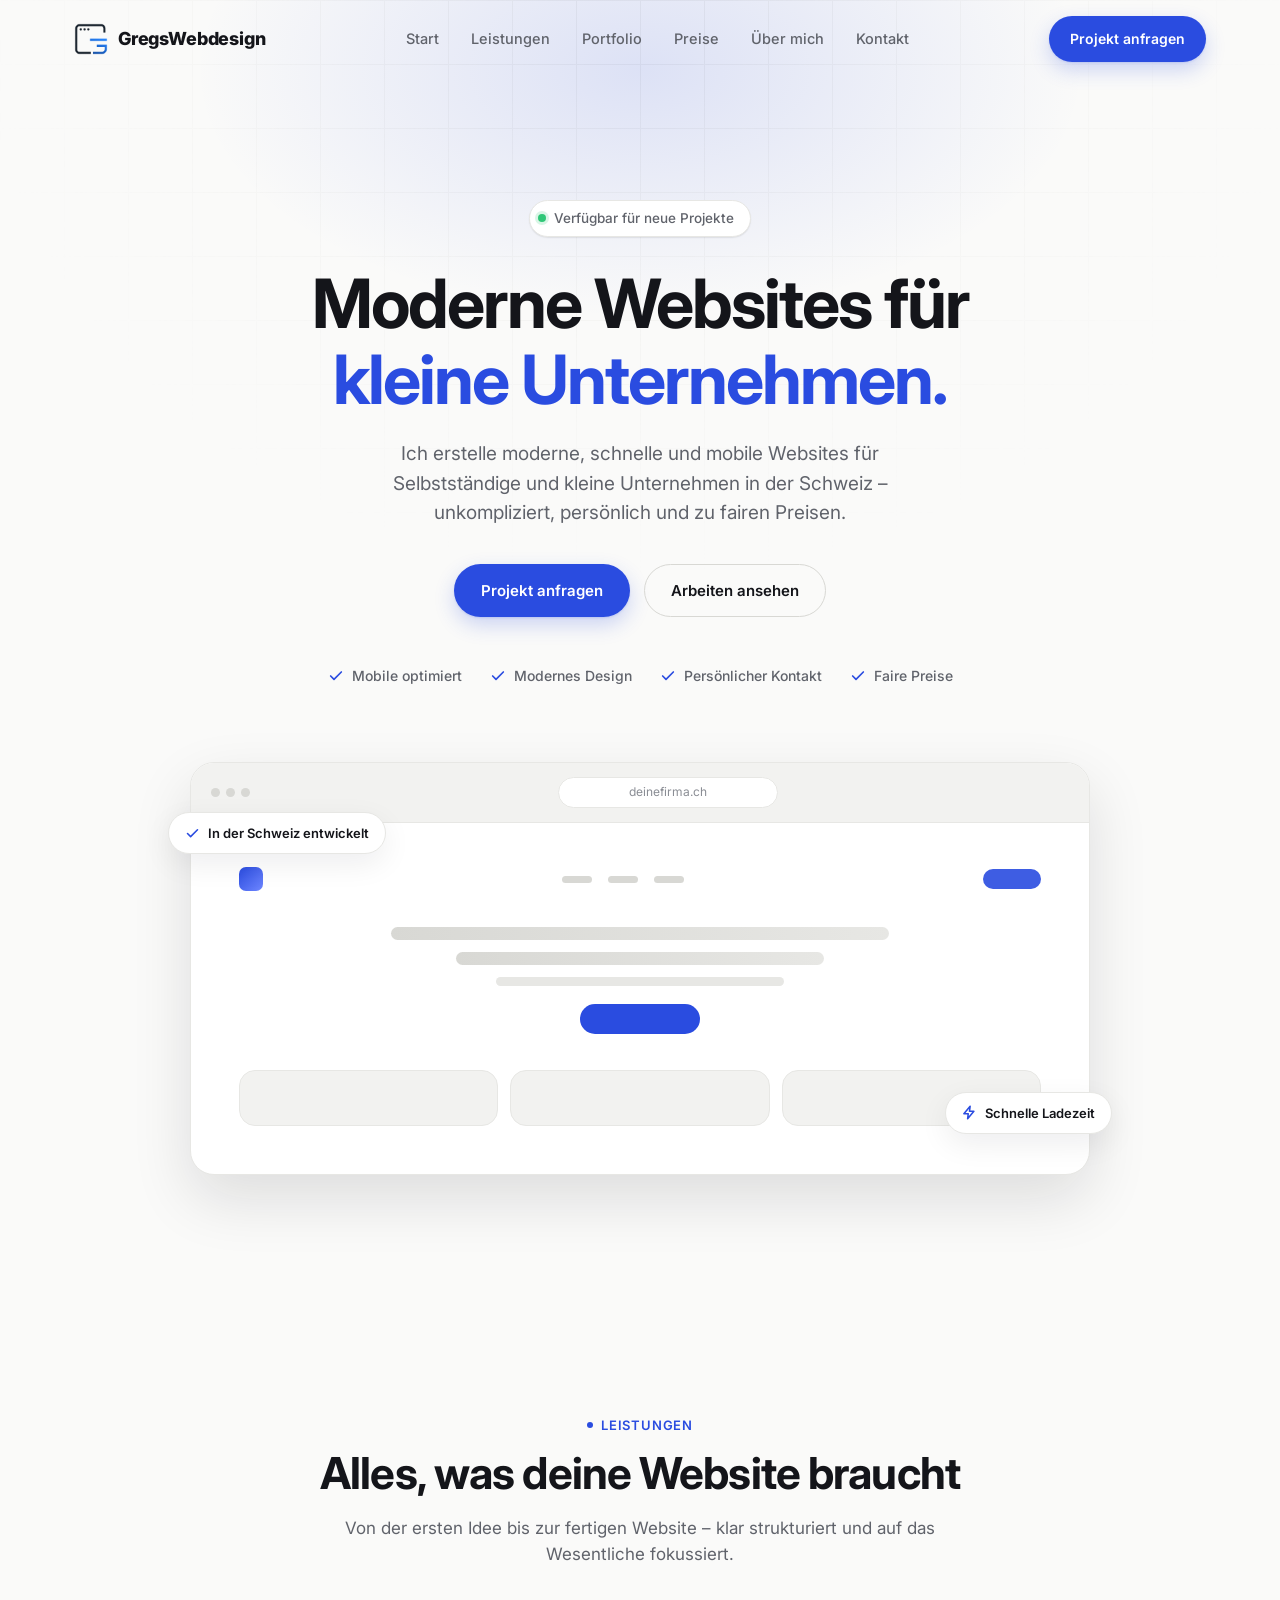
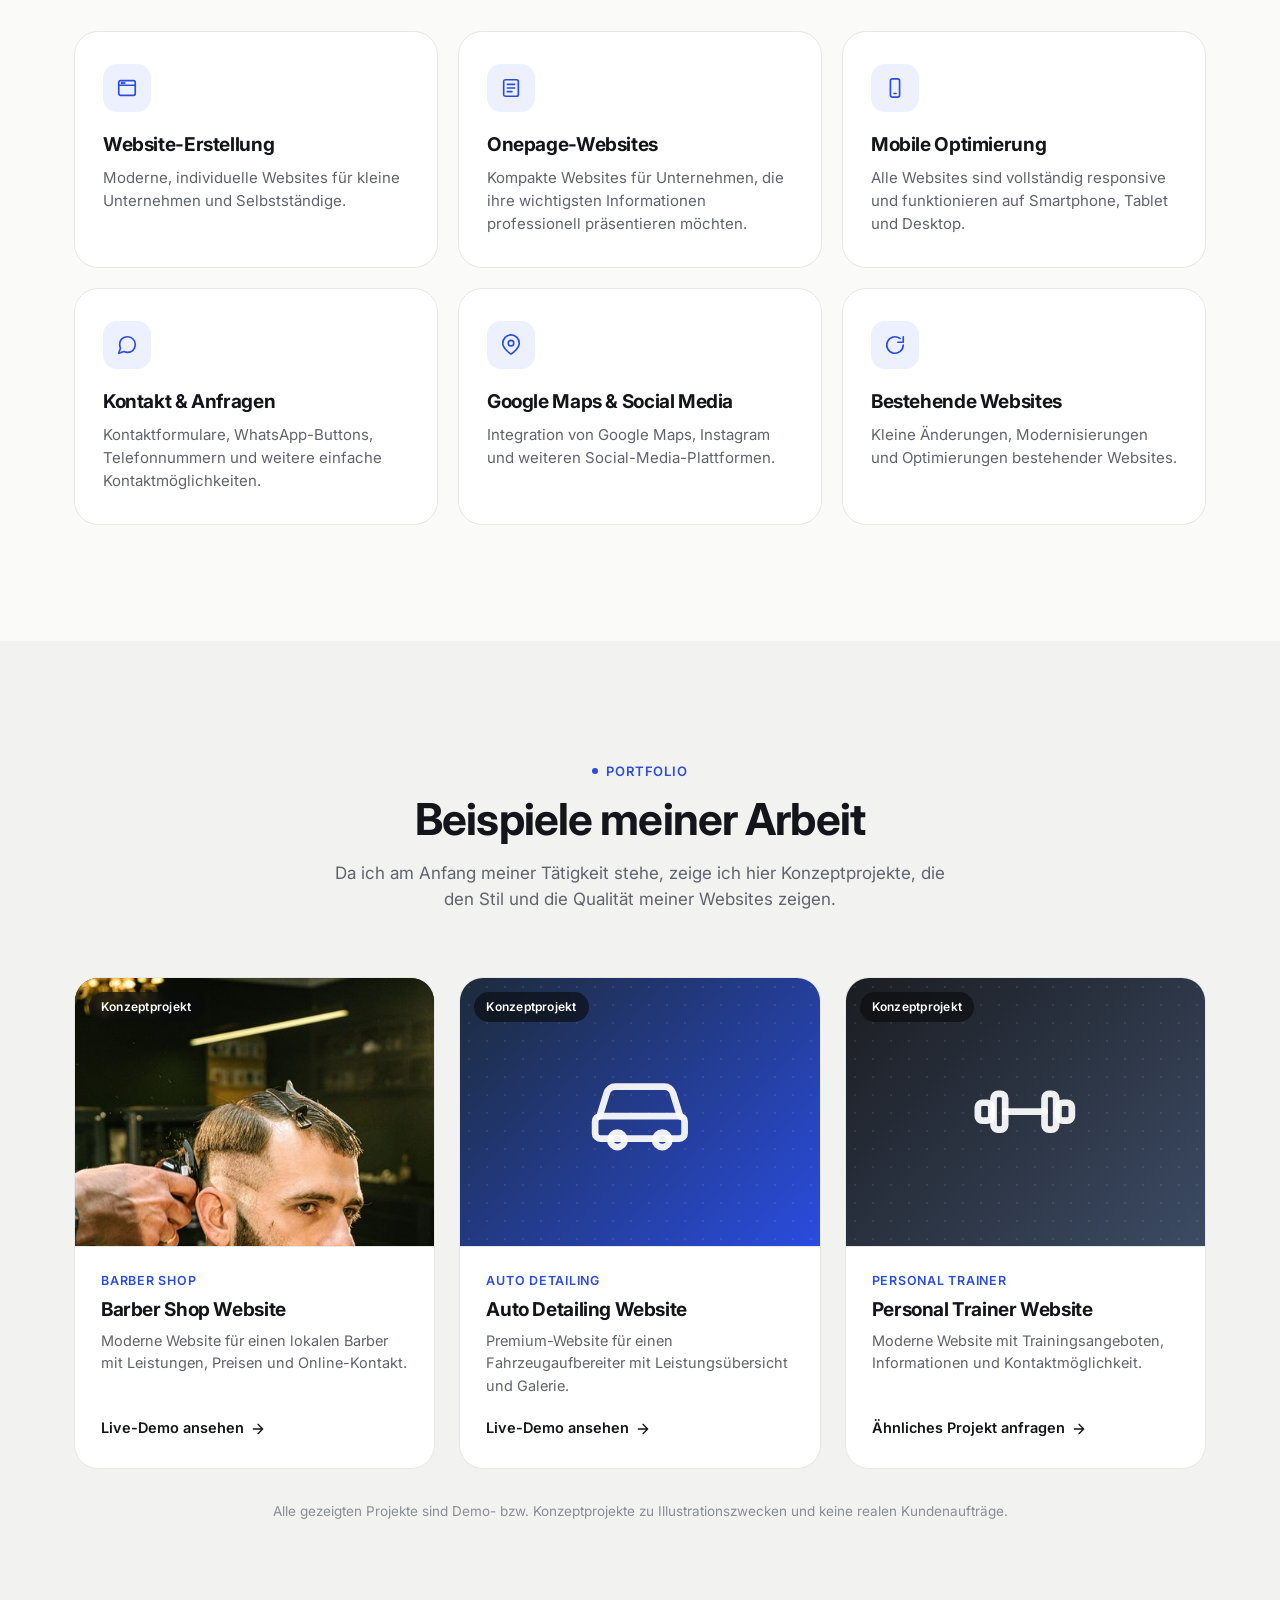
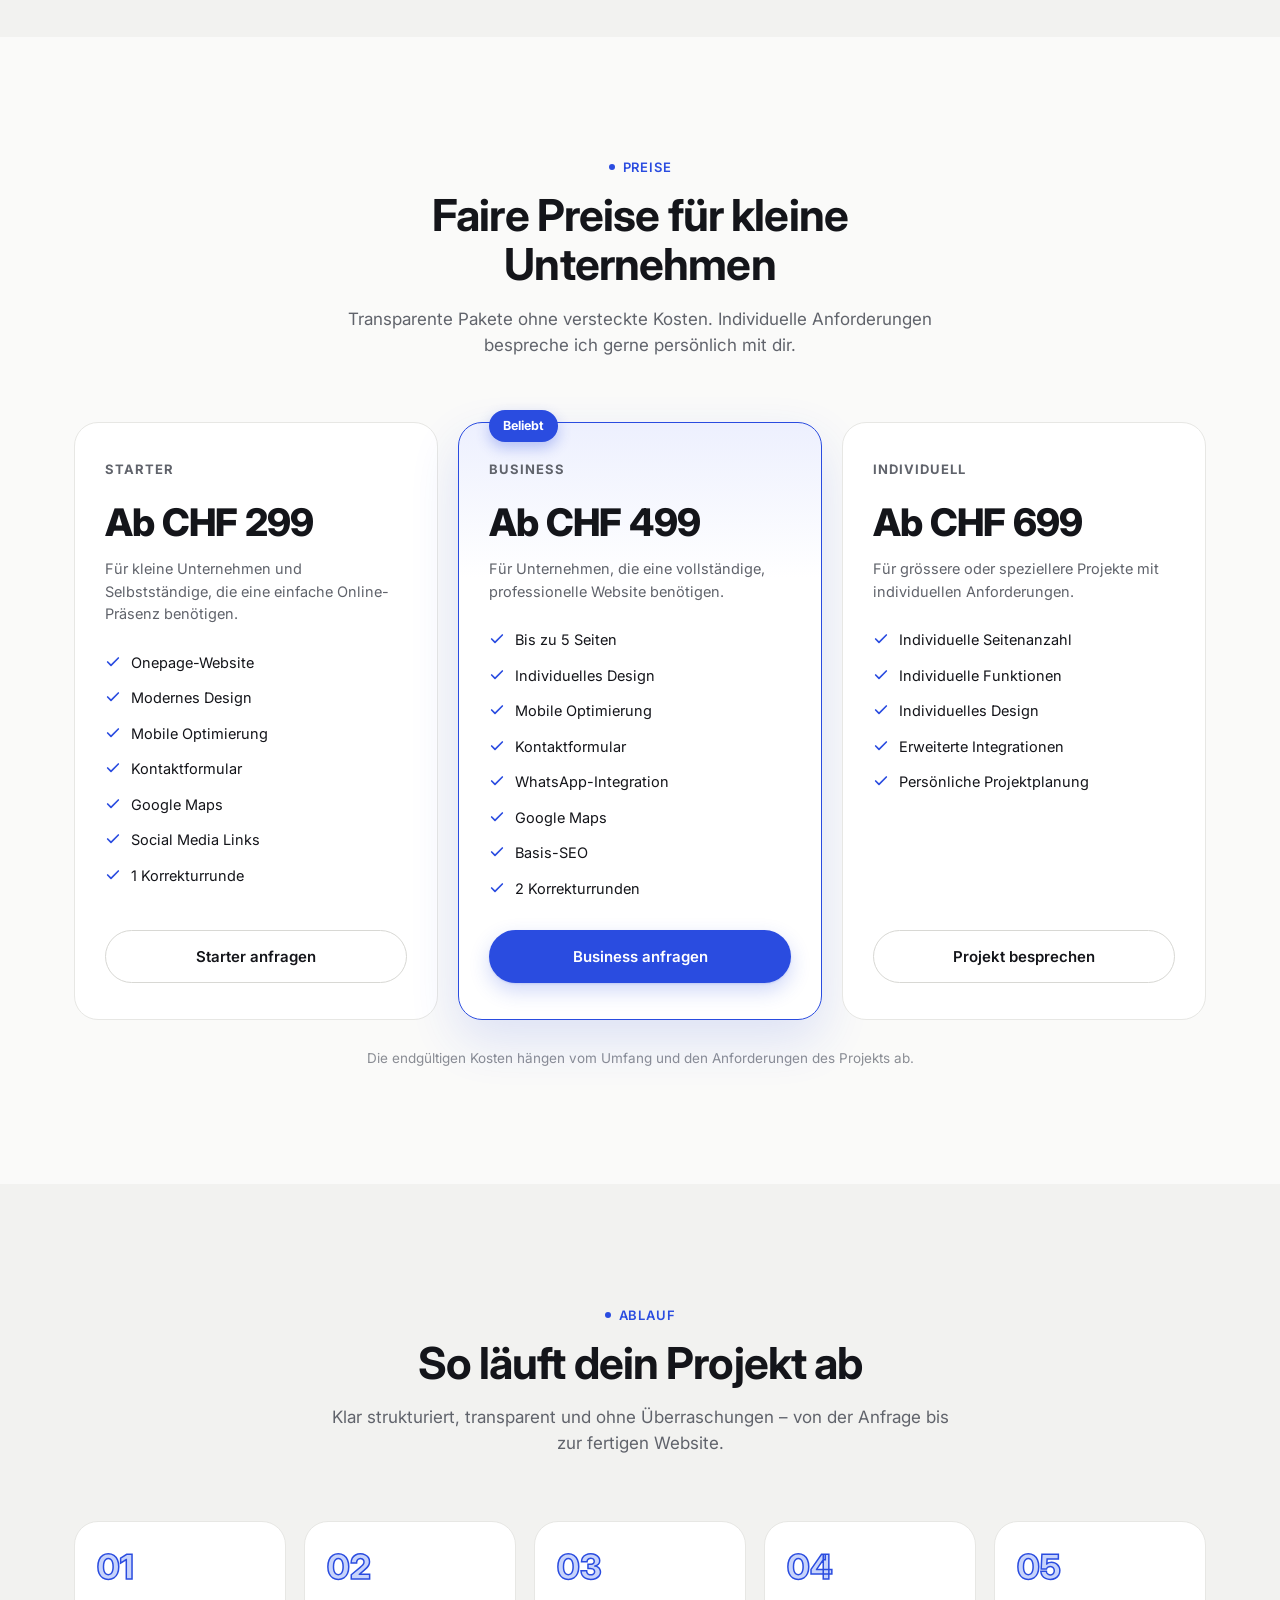
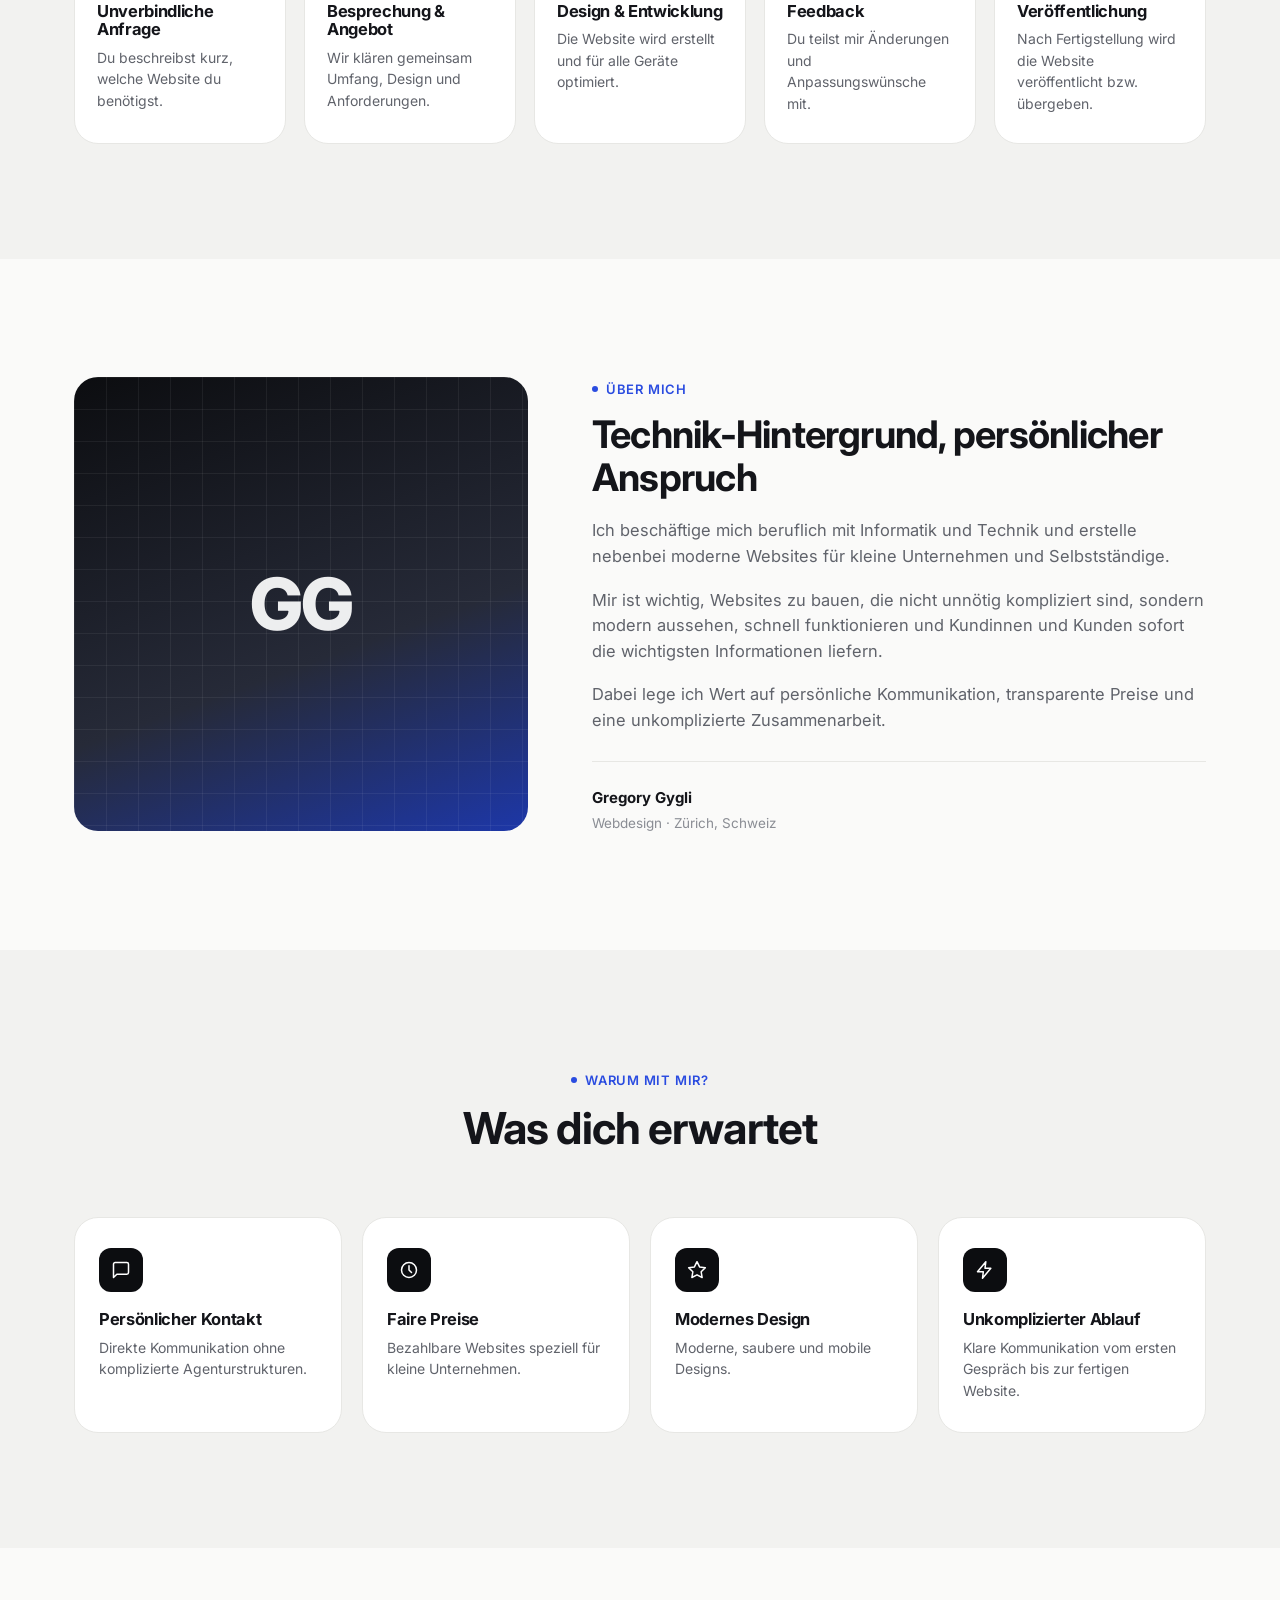
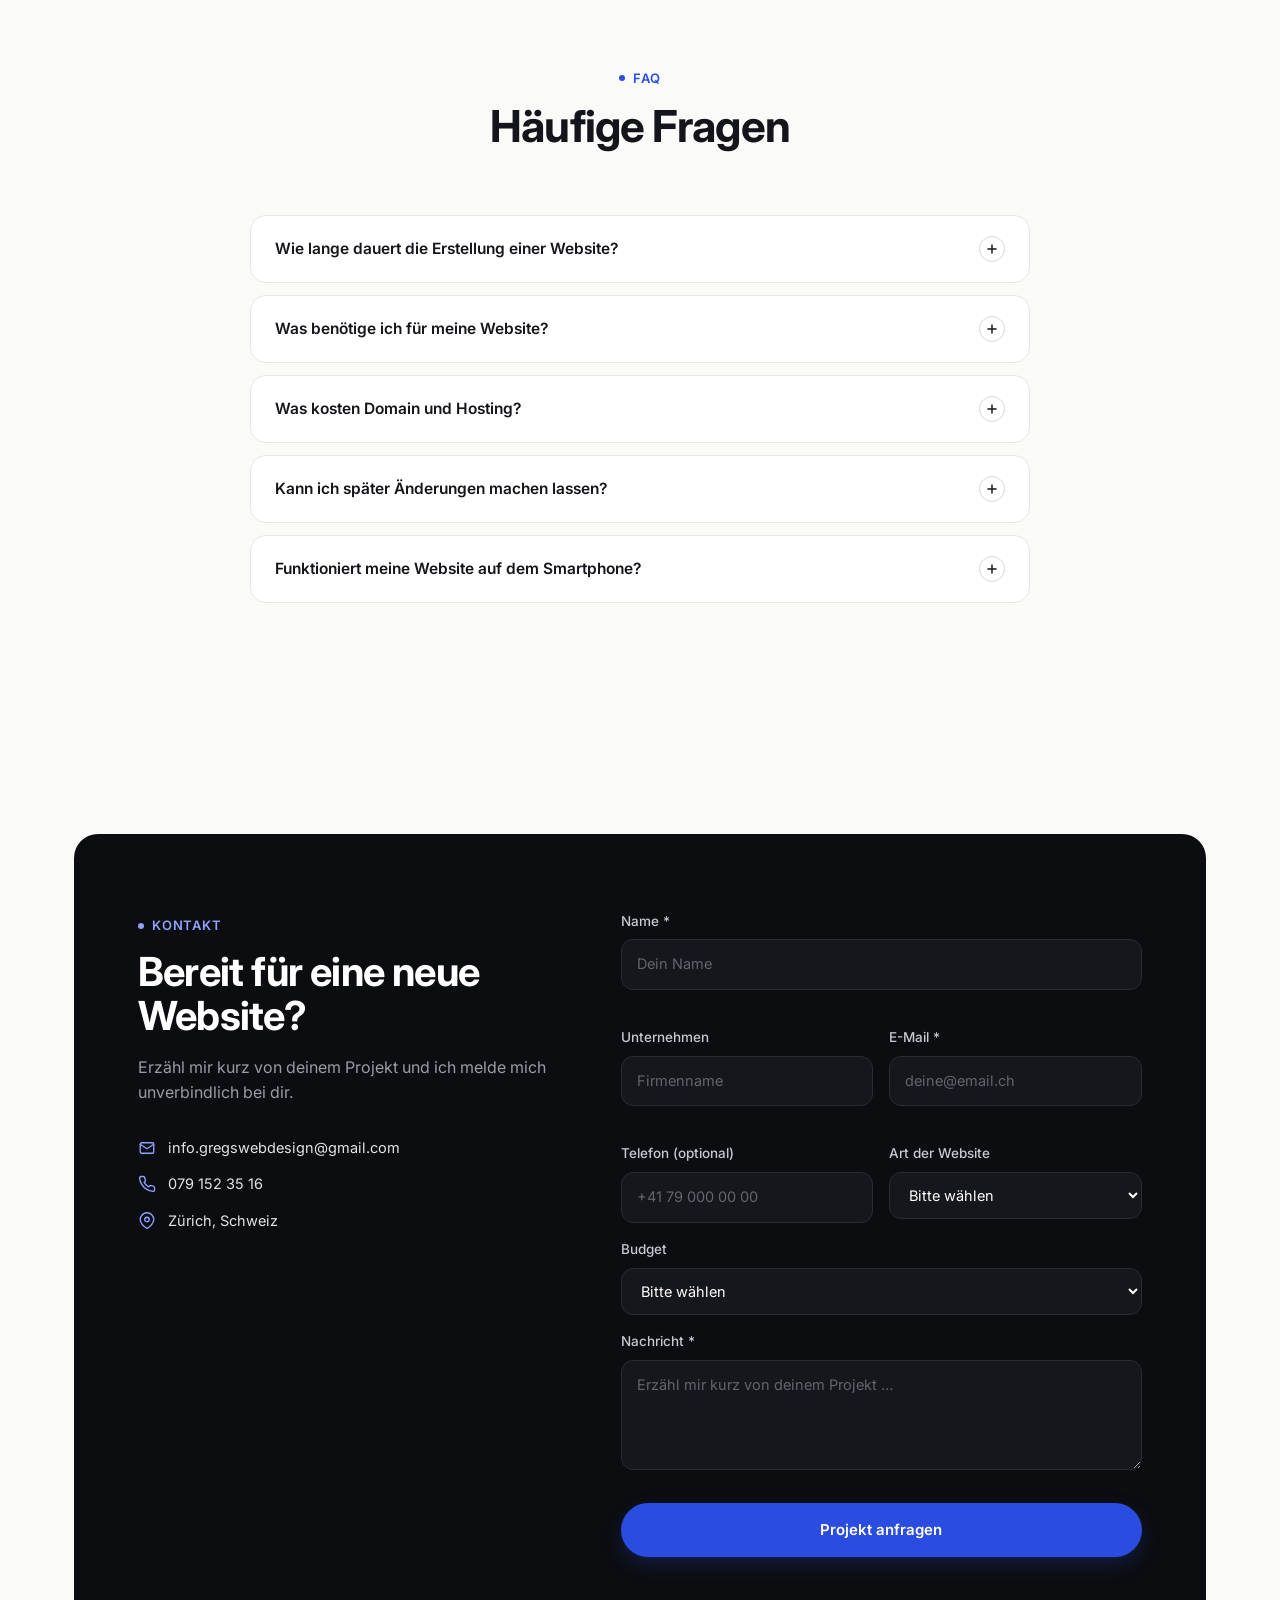
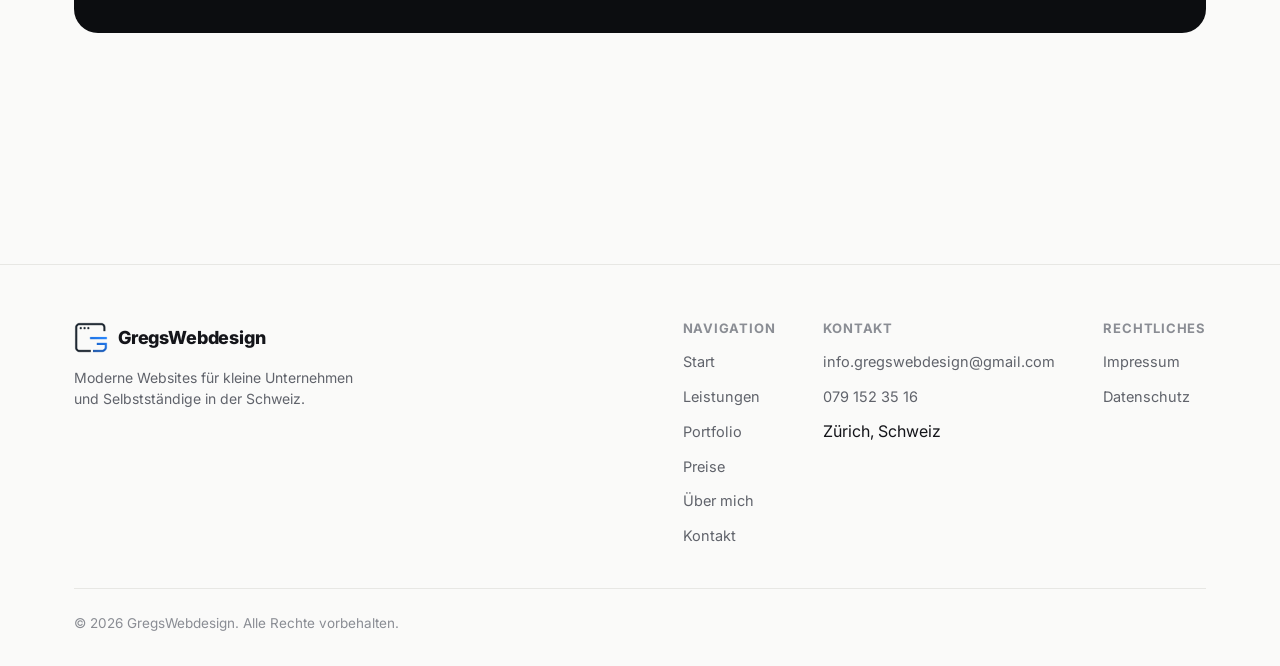
==== commit 3f42331c: "Auto-Detailing-Demo hinzufügen und auf Hauptseite verlinken" ====
--- a/index.html
+++ b/index.html
@@ -214,7 +214,7 @@
             <span class="portfolio-cat">Auto Detailing</span>
             <h3>Auto Detailing Website</h3>
             <p>Premium-Website für einen Fahrzeugaufbereiter mit Leistungsübersicht und Galerie.</p>
-            <a href="#kontakt" class="portfolio-link">Ähnliches Projekt anfragen
+            <a href="Demo-AutoDetailing/index.html" class="portfolio-link" target="_blank" rel="noopener">Live-Demo ansehen
               <svg width="16" height="16" viewBox="0 0 24 24" fill="none" stroke="currentColor" stroke-width="2" stroke-linecap="round" stroke-linejoin="round"><path d="M5 12h14M12 5l7 7-7 7"/></svg>
             </a>
           </div>
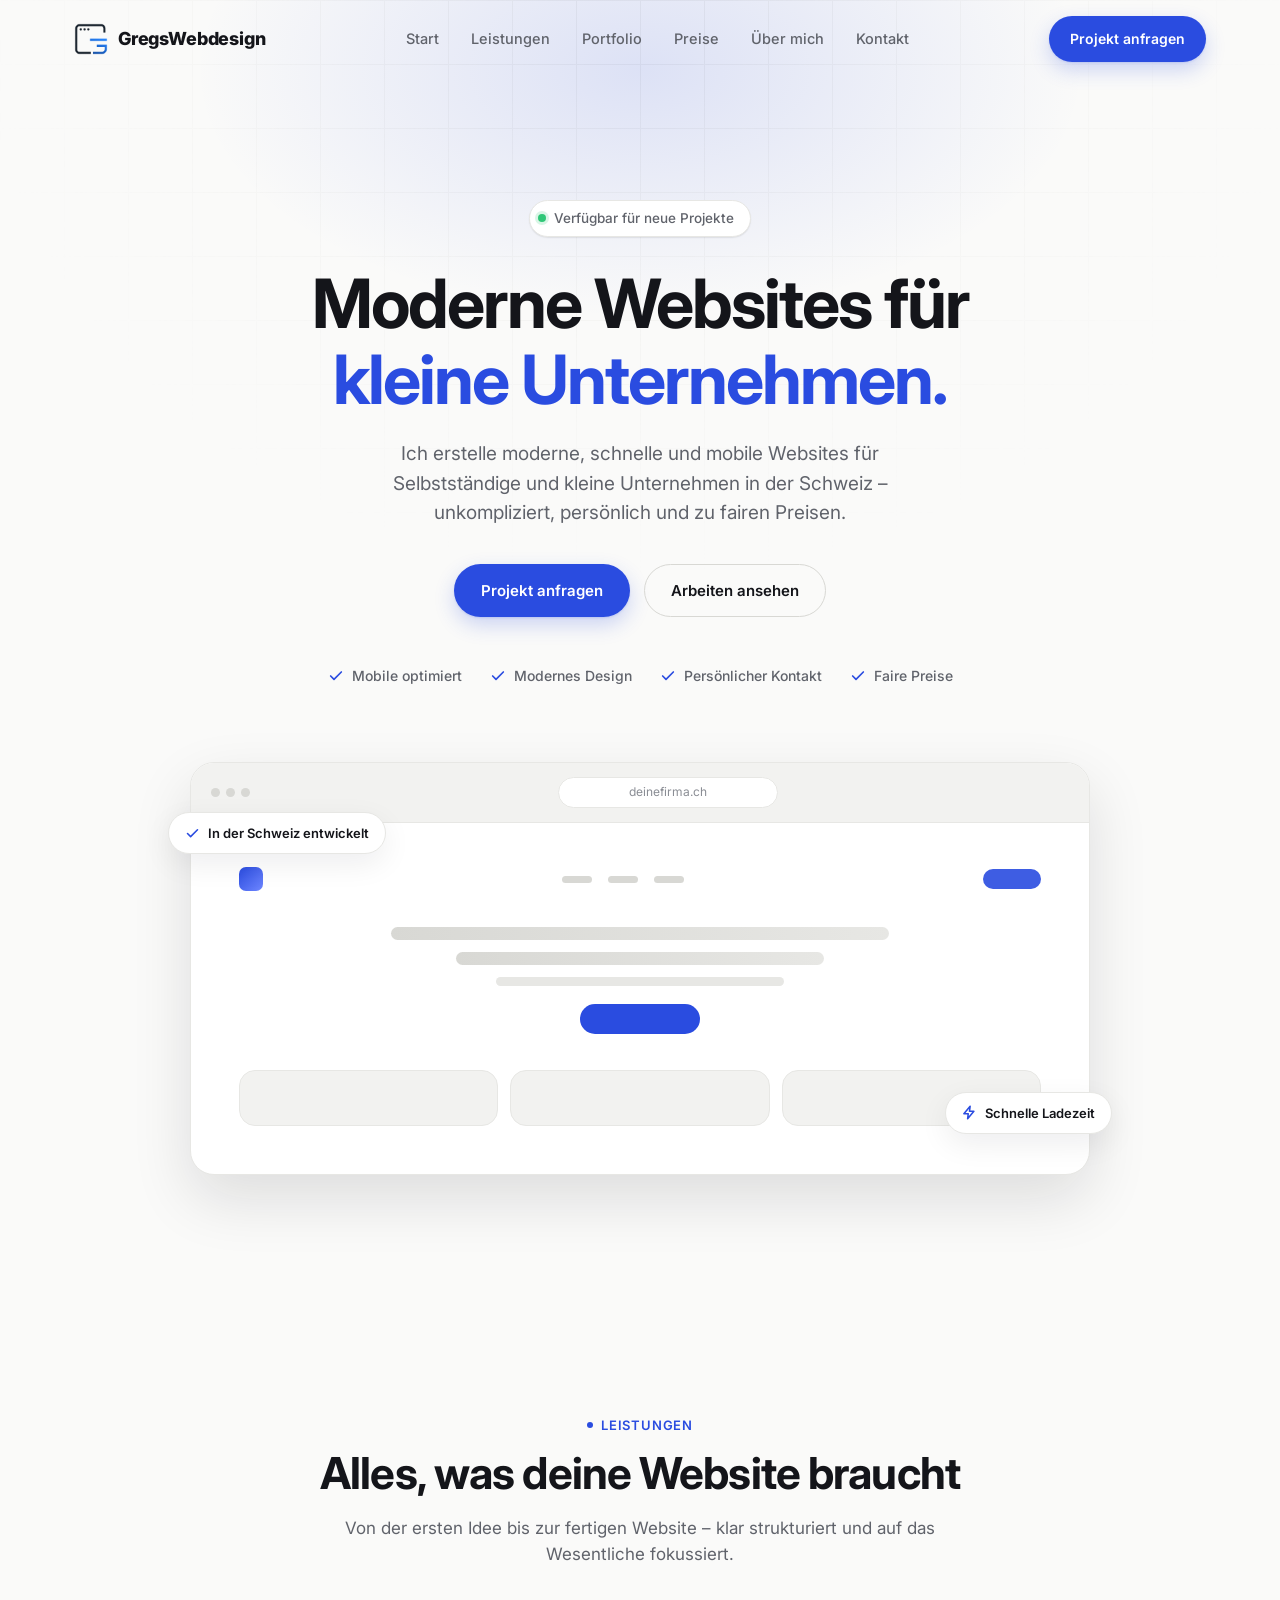
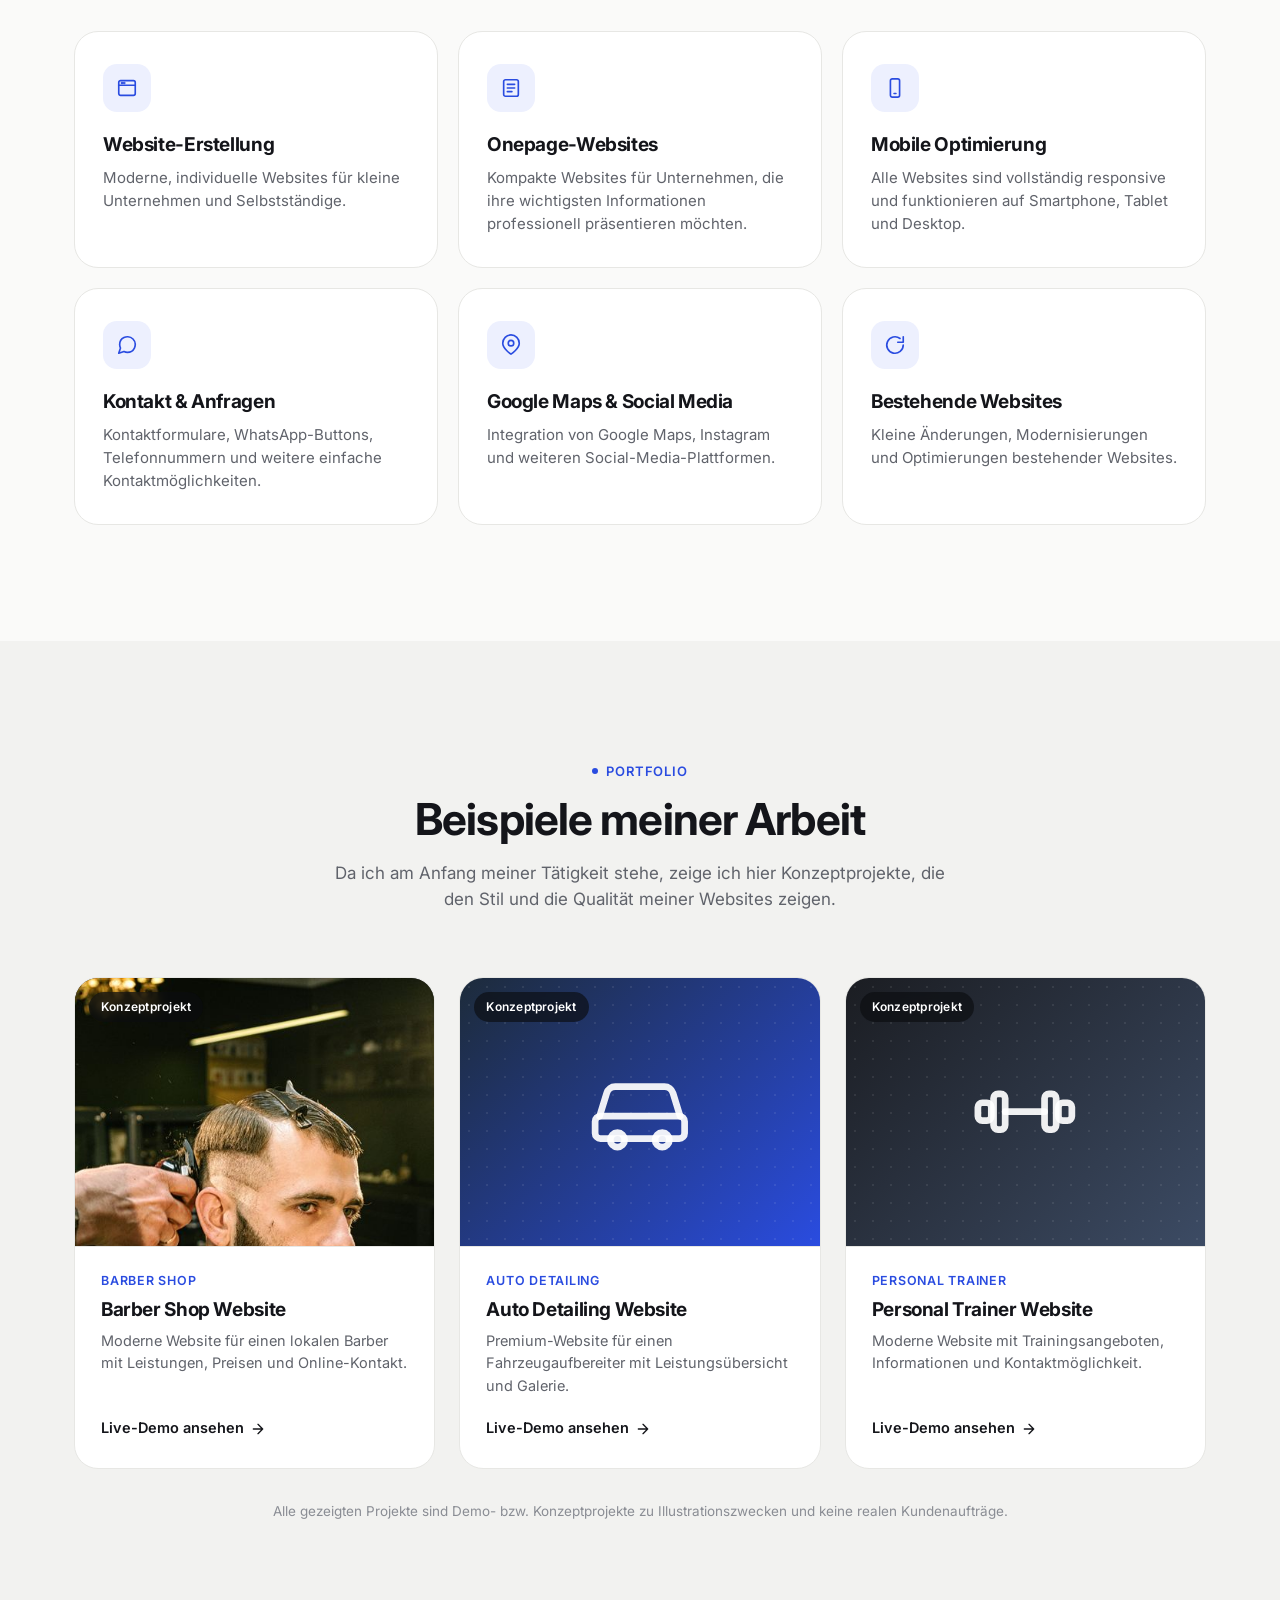
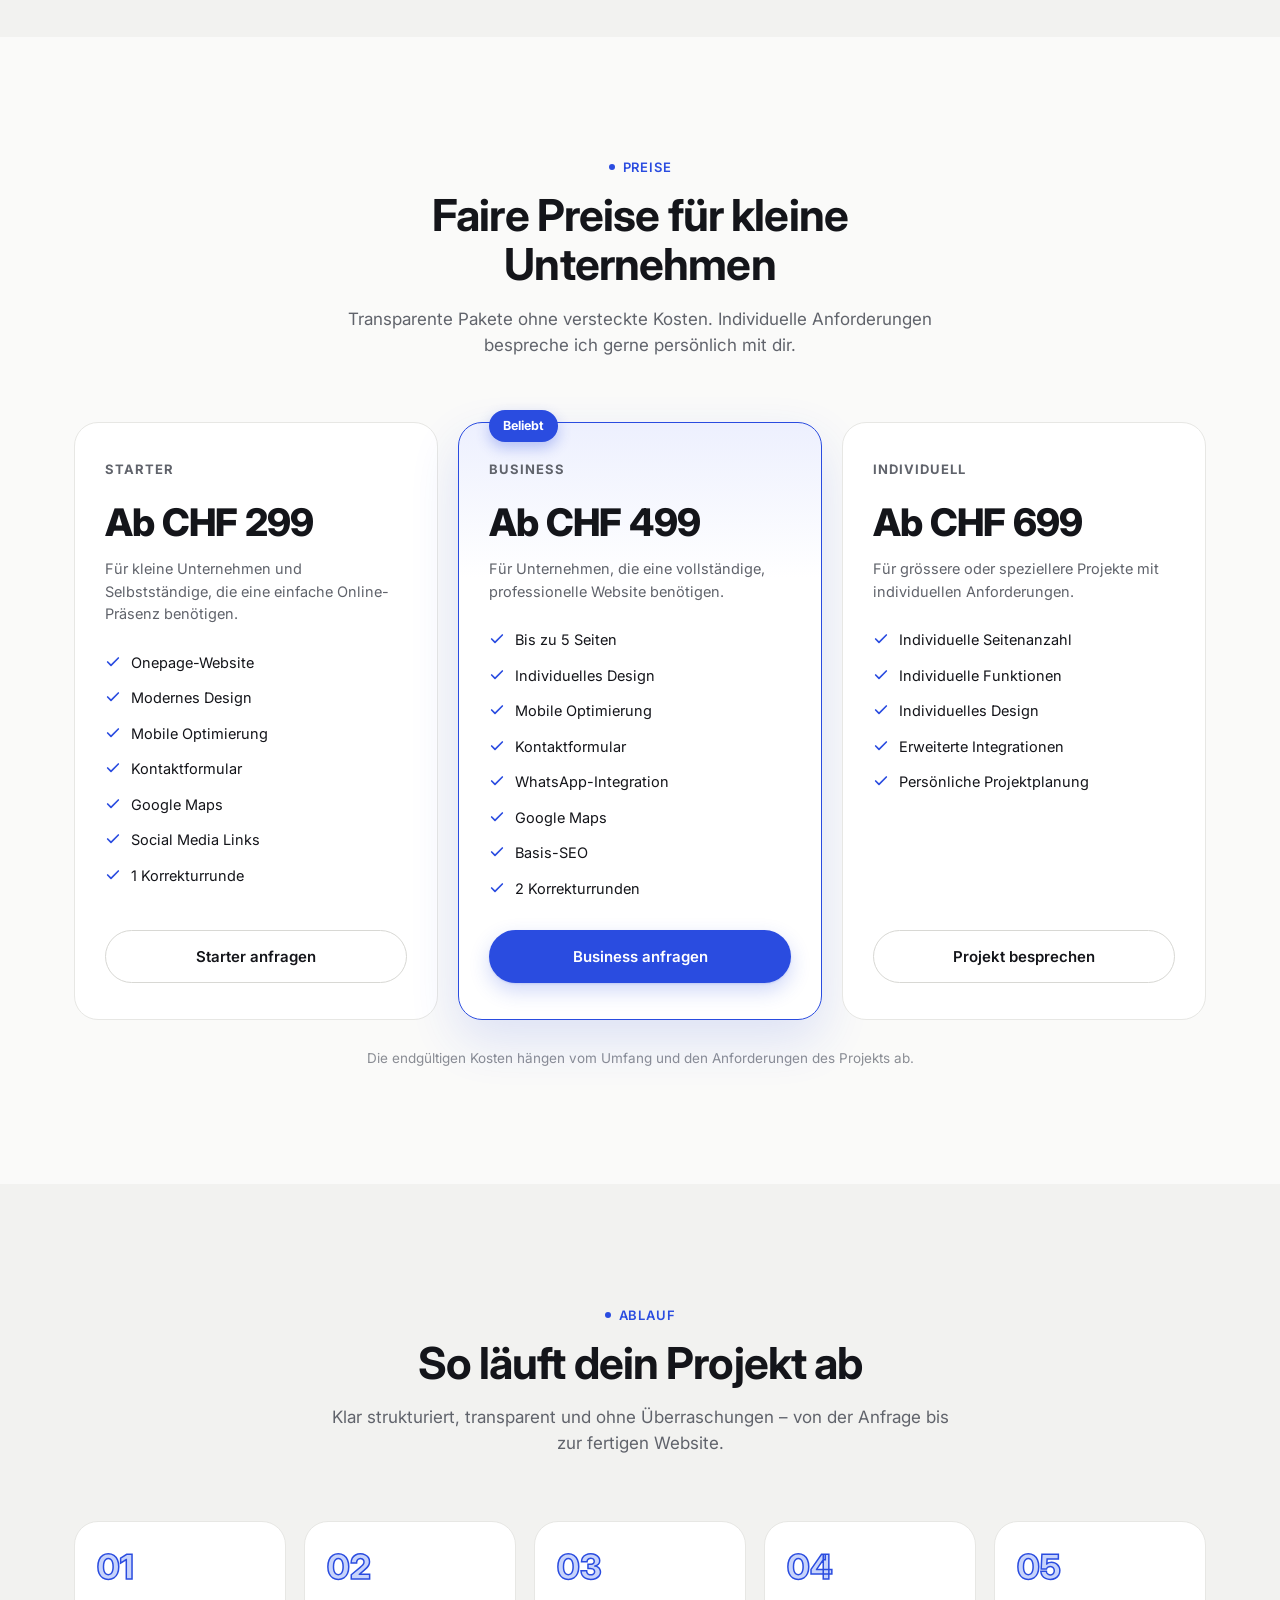
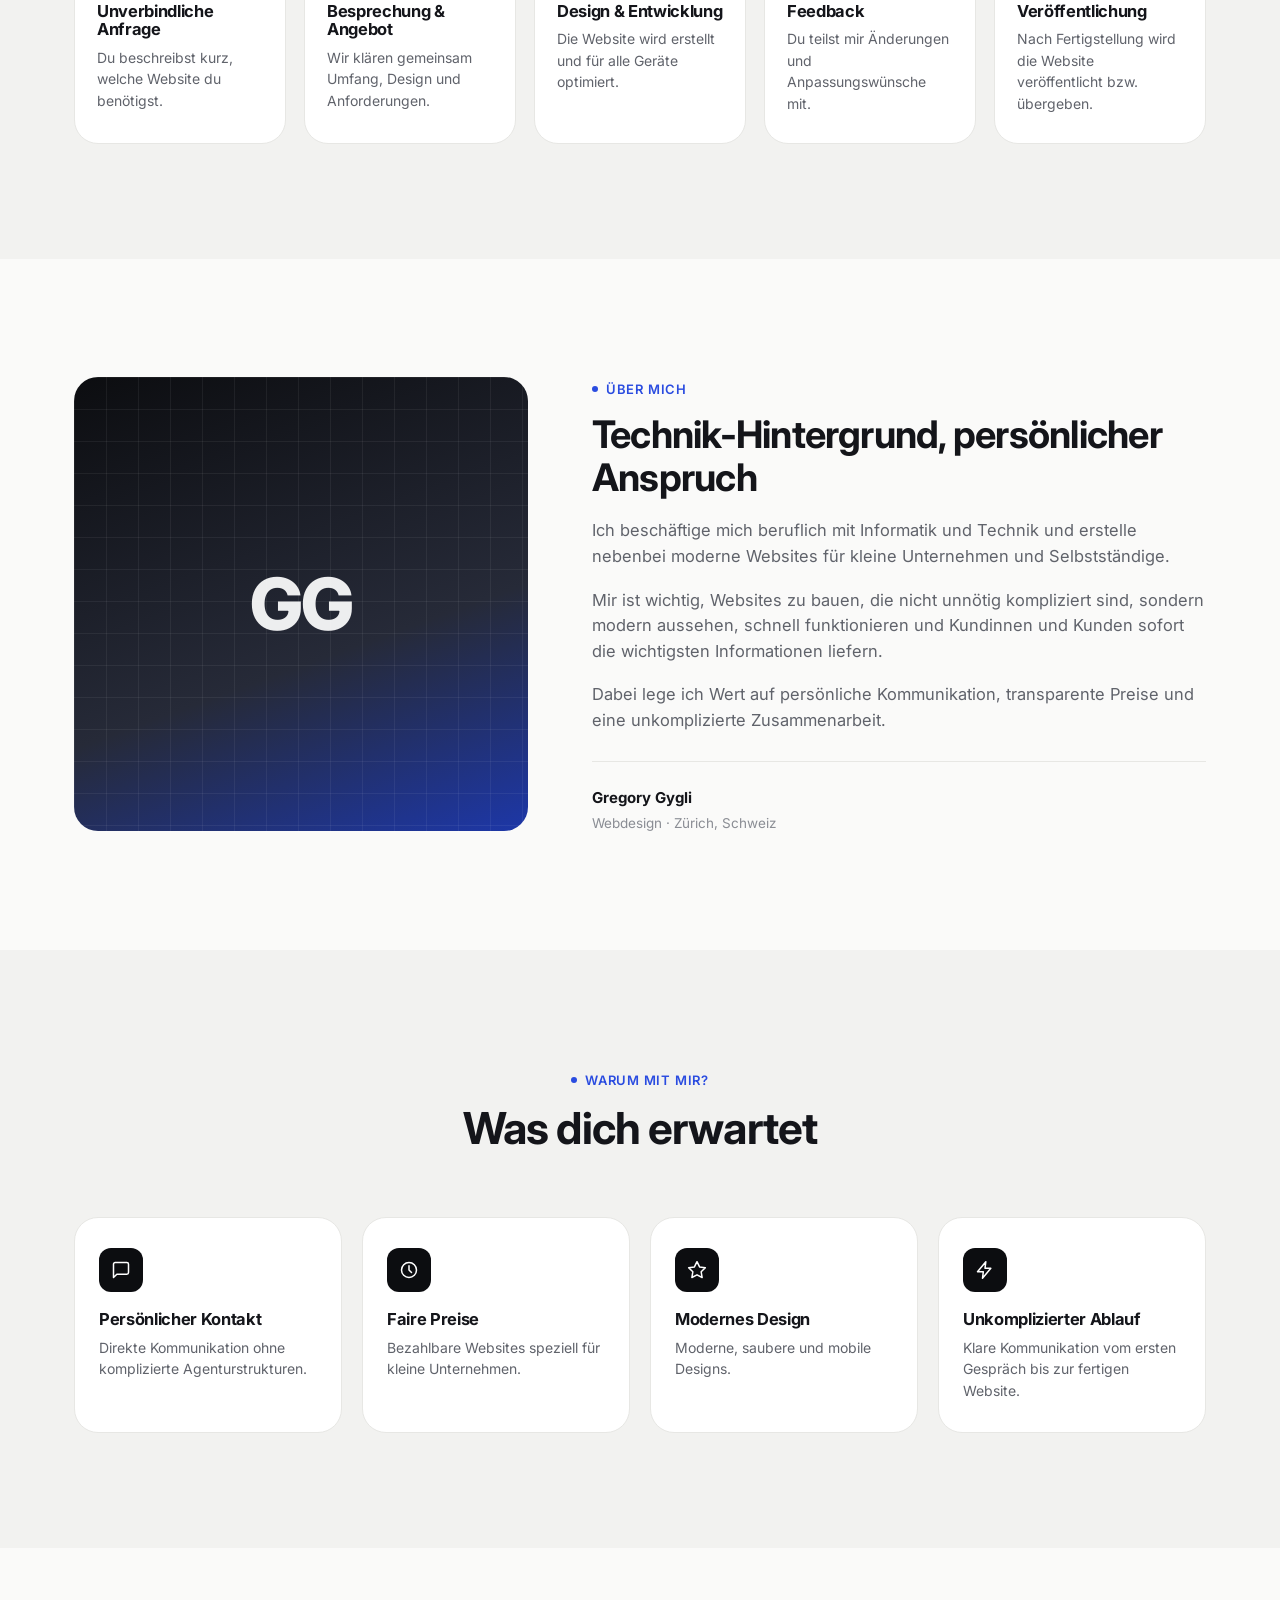
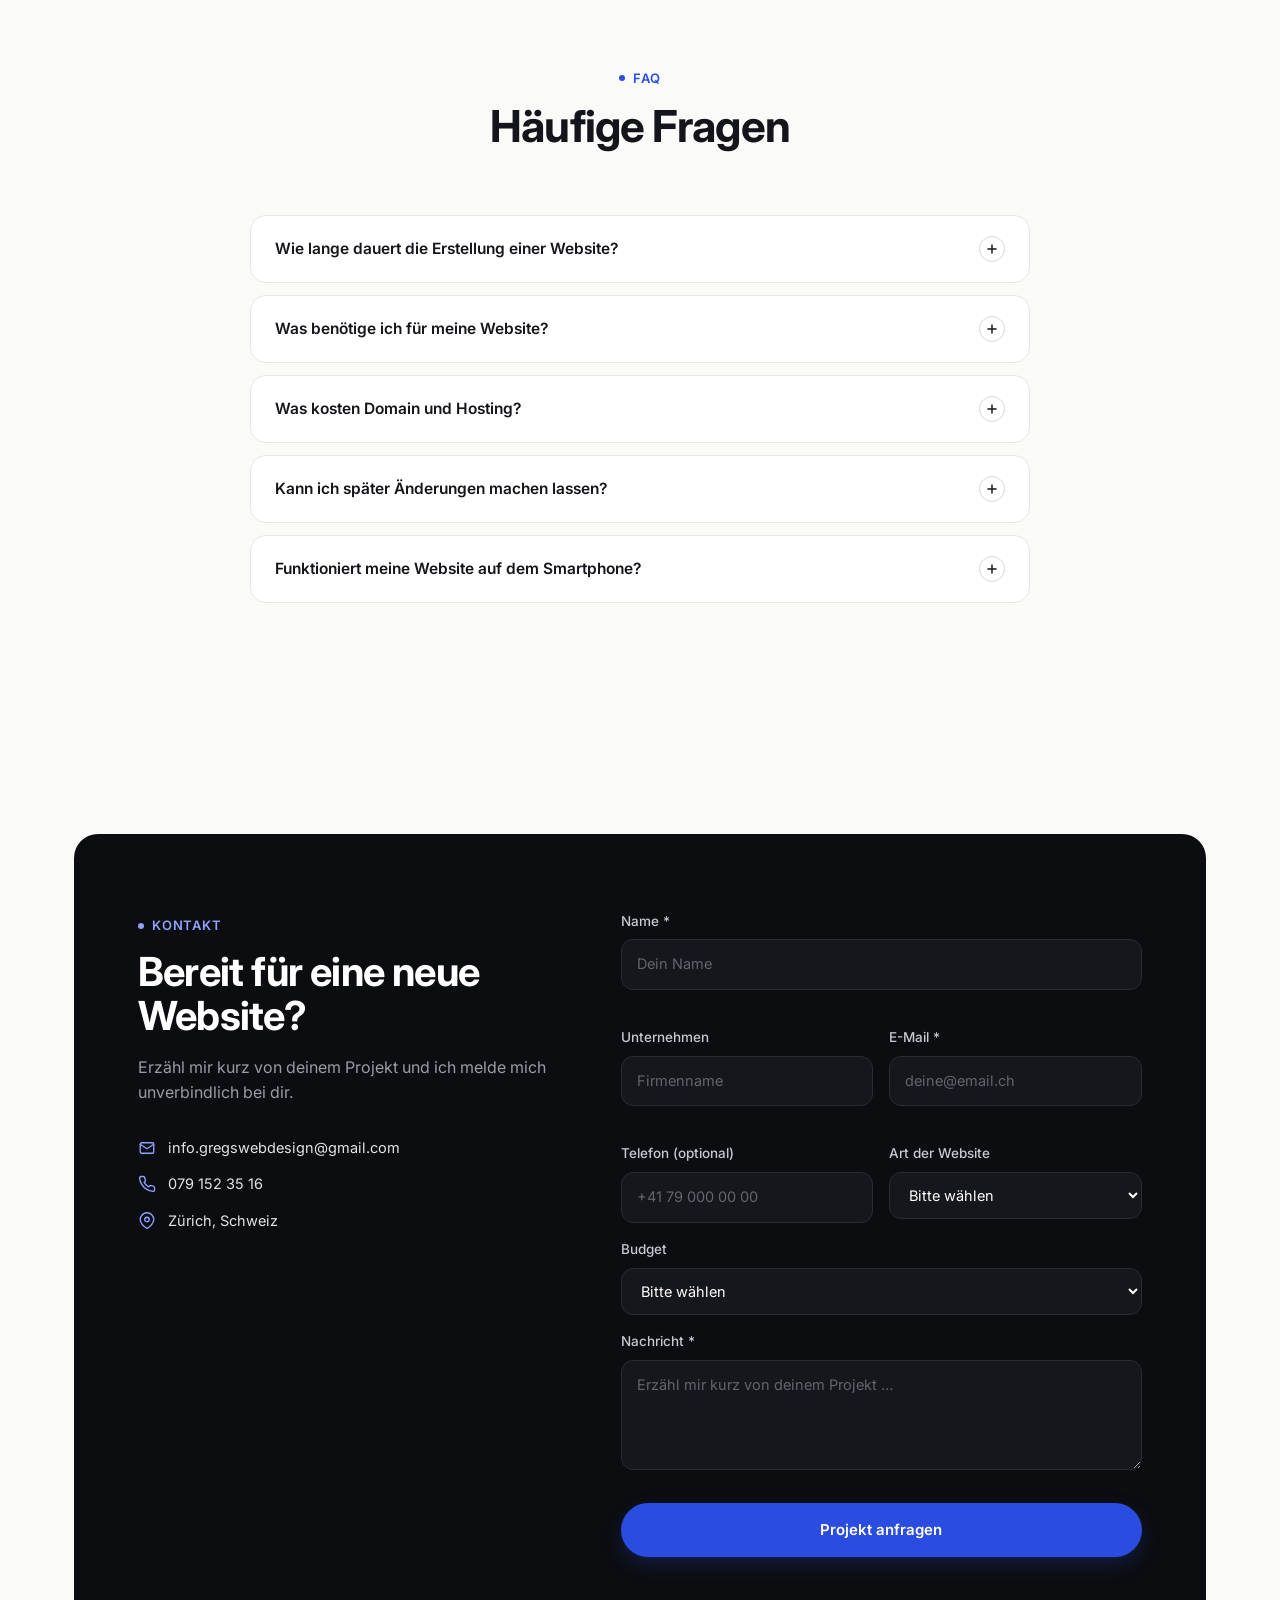
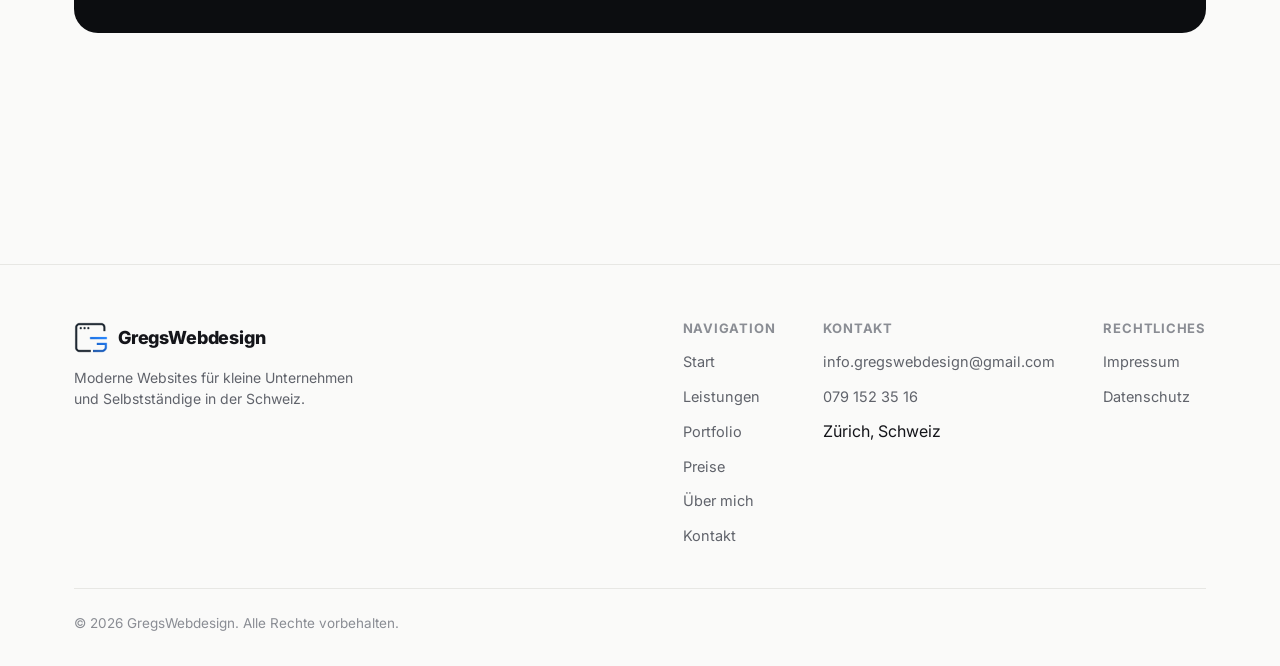
==== commit cf7c9206: "Personal-Trainer-Demo als mehrseitige Website hinzufügen und verlinken" ====
--- a/index.html
+++ b/index.html
@@ -229,7 +229,7 @@
             <span class="portfolio-cat">Personal Trainer</span>
             <h3>Personal Trainer Website</h3>
             <p>Moderne Website mit Trainingsangeboten, Informationen und Kontaktmöglichkeit.</p>
-            <a href="#kontakt" class="portfolio-link">Ähnliches Projekt anfragen
+            <a href="Demo-PersonalTrainer/index.html" class="portfolio-link" target="_blank" rel="noopener">Live-Demo ansehen
               <svg width="16" height="16" viewBox="0 0 24 24" fill="none" stroke="currentColor" stroke-width="2" stroke-linecap="round" stroke-linejoin="round"><path d="M5 12h14M12 5l7 7-7 7"/></svg>
             </a>
           </div>
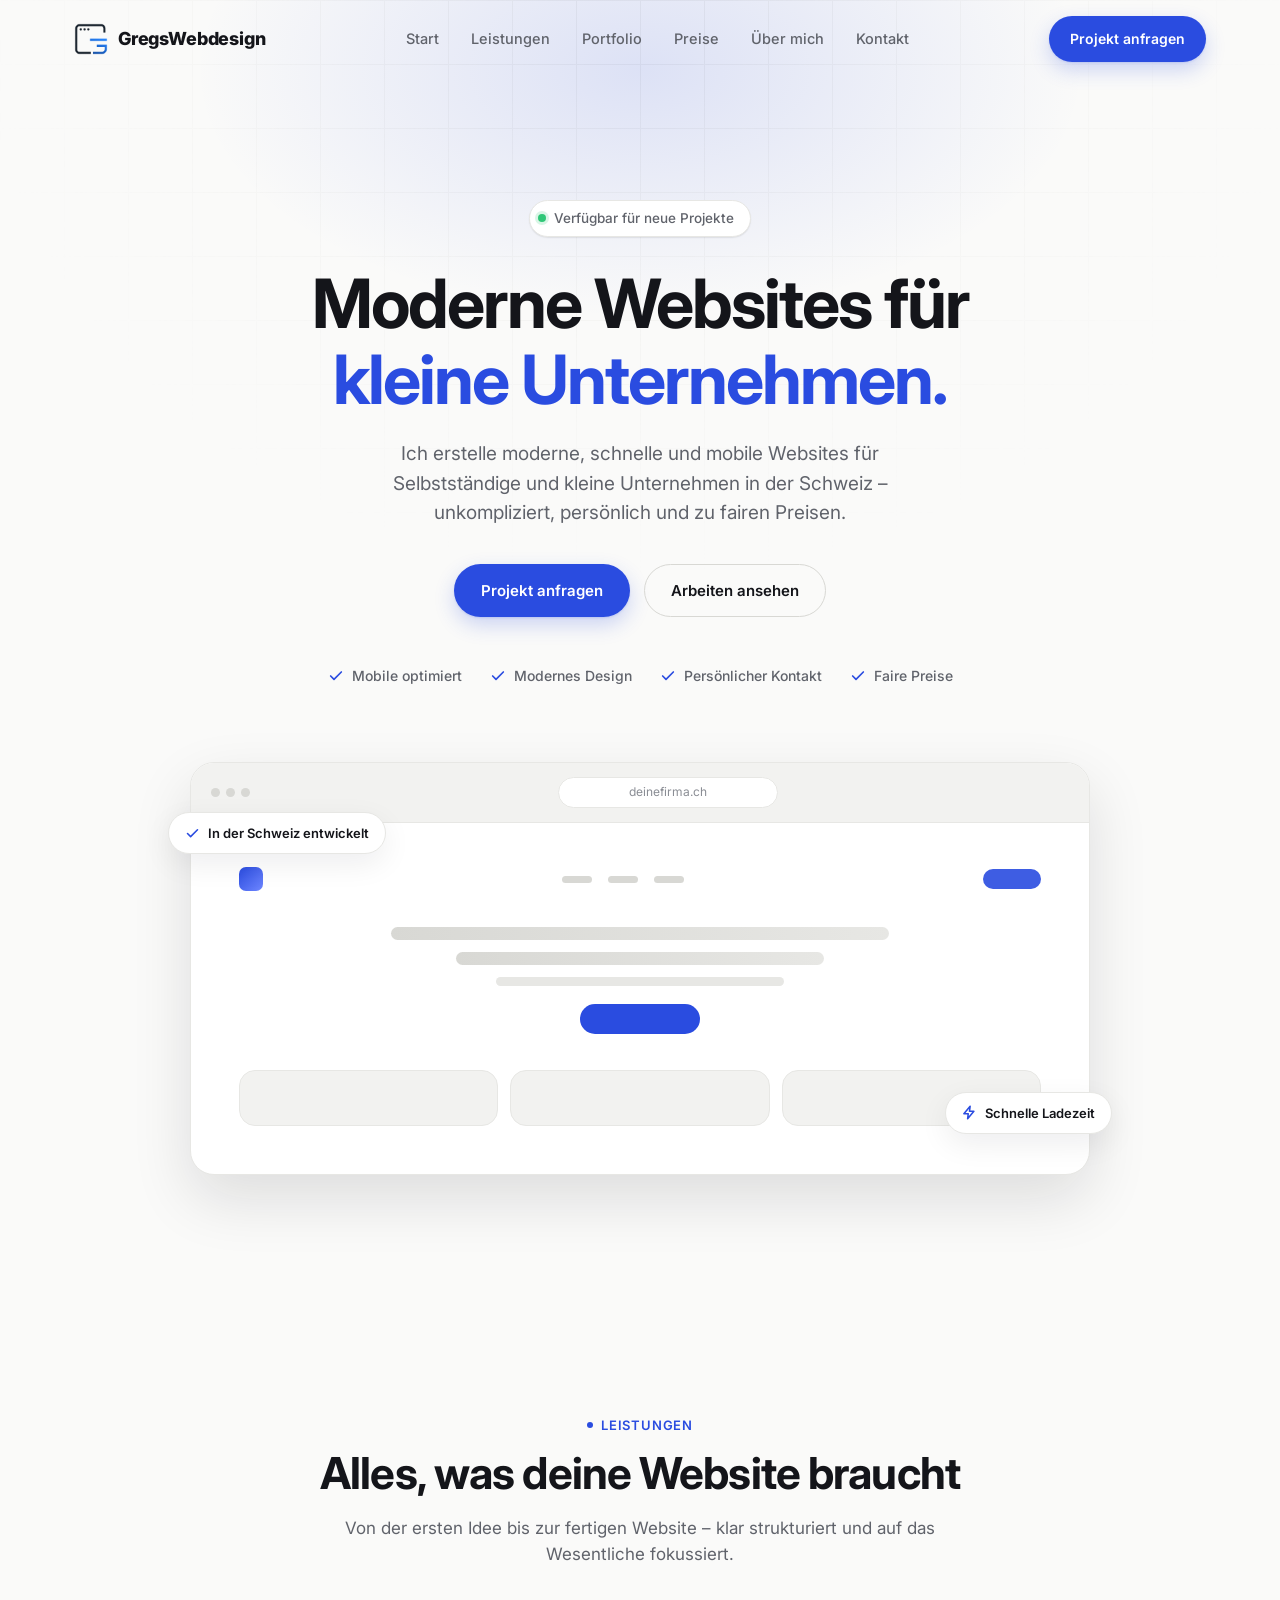
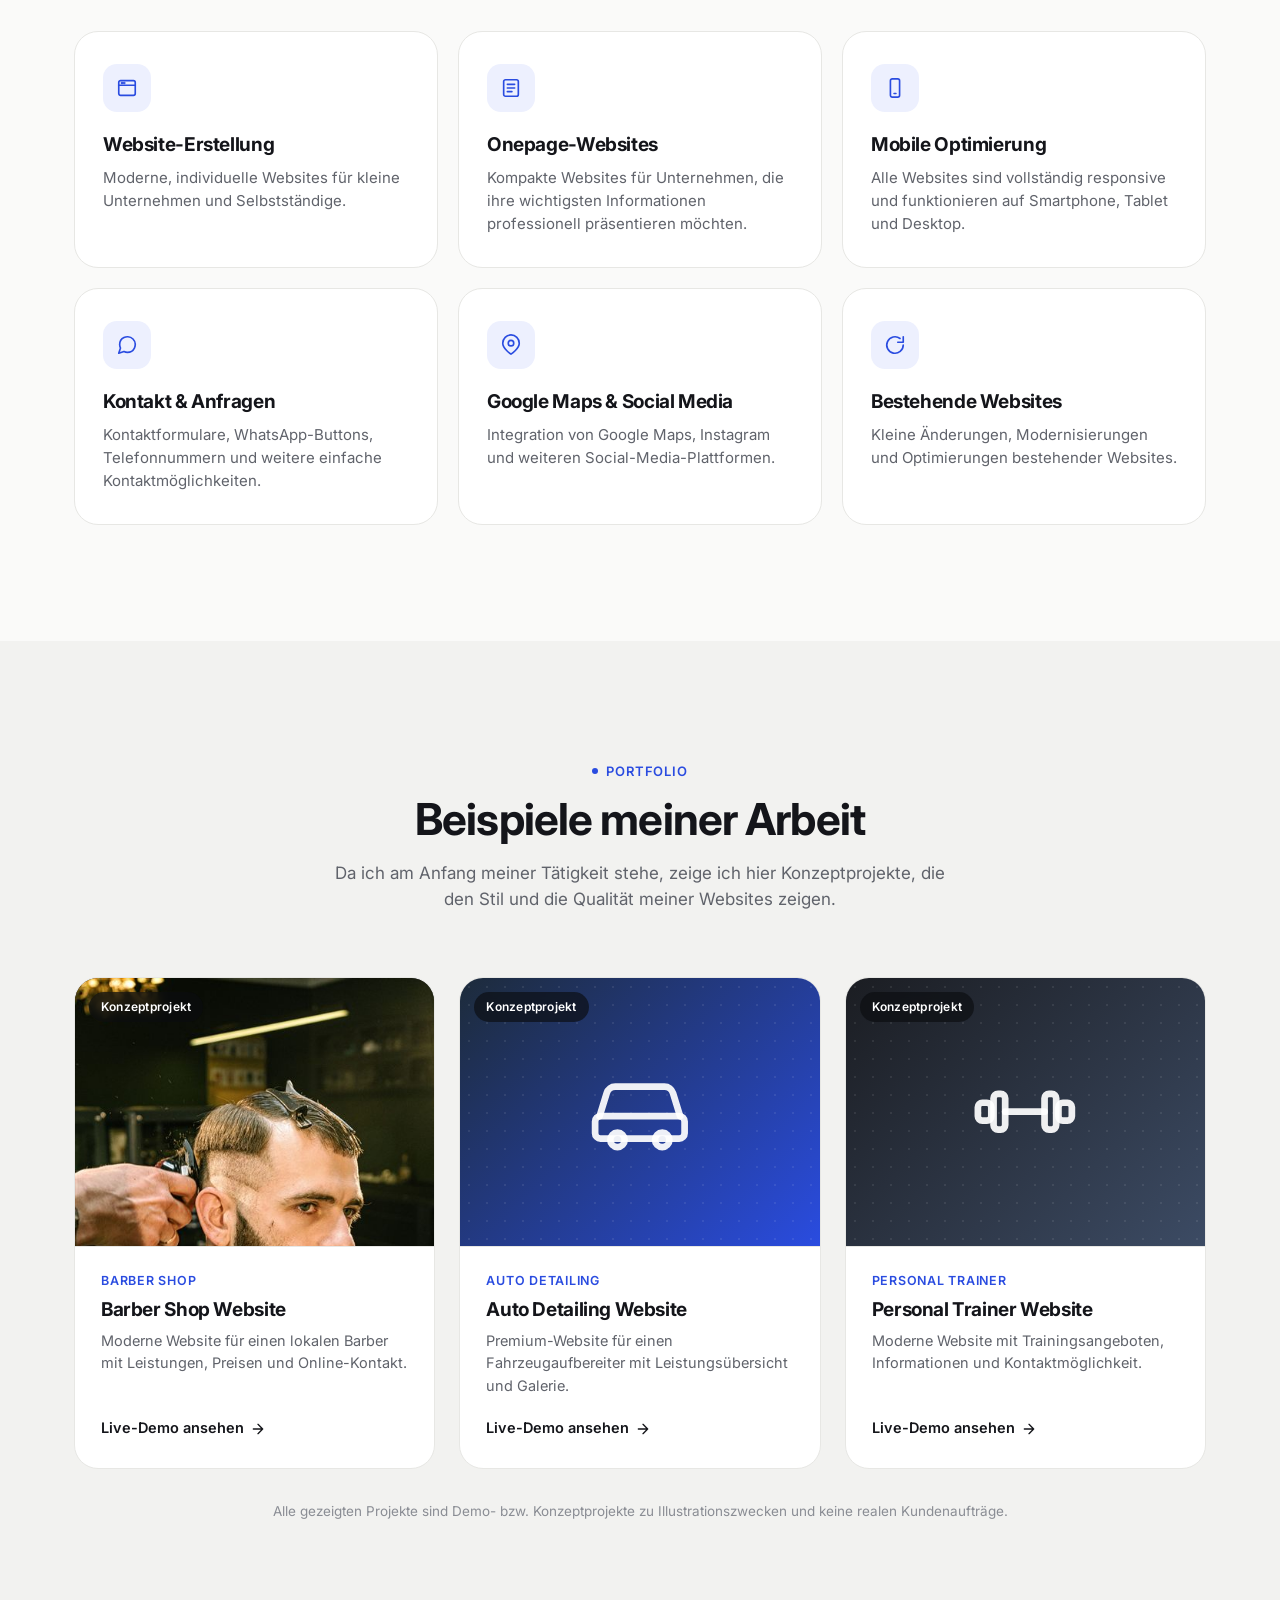
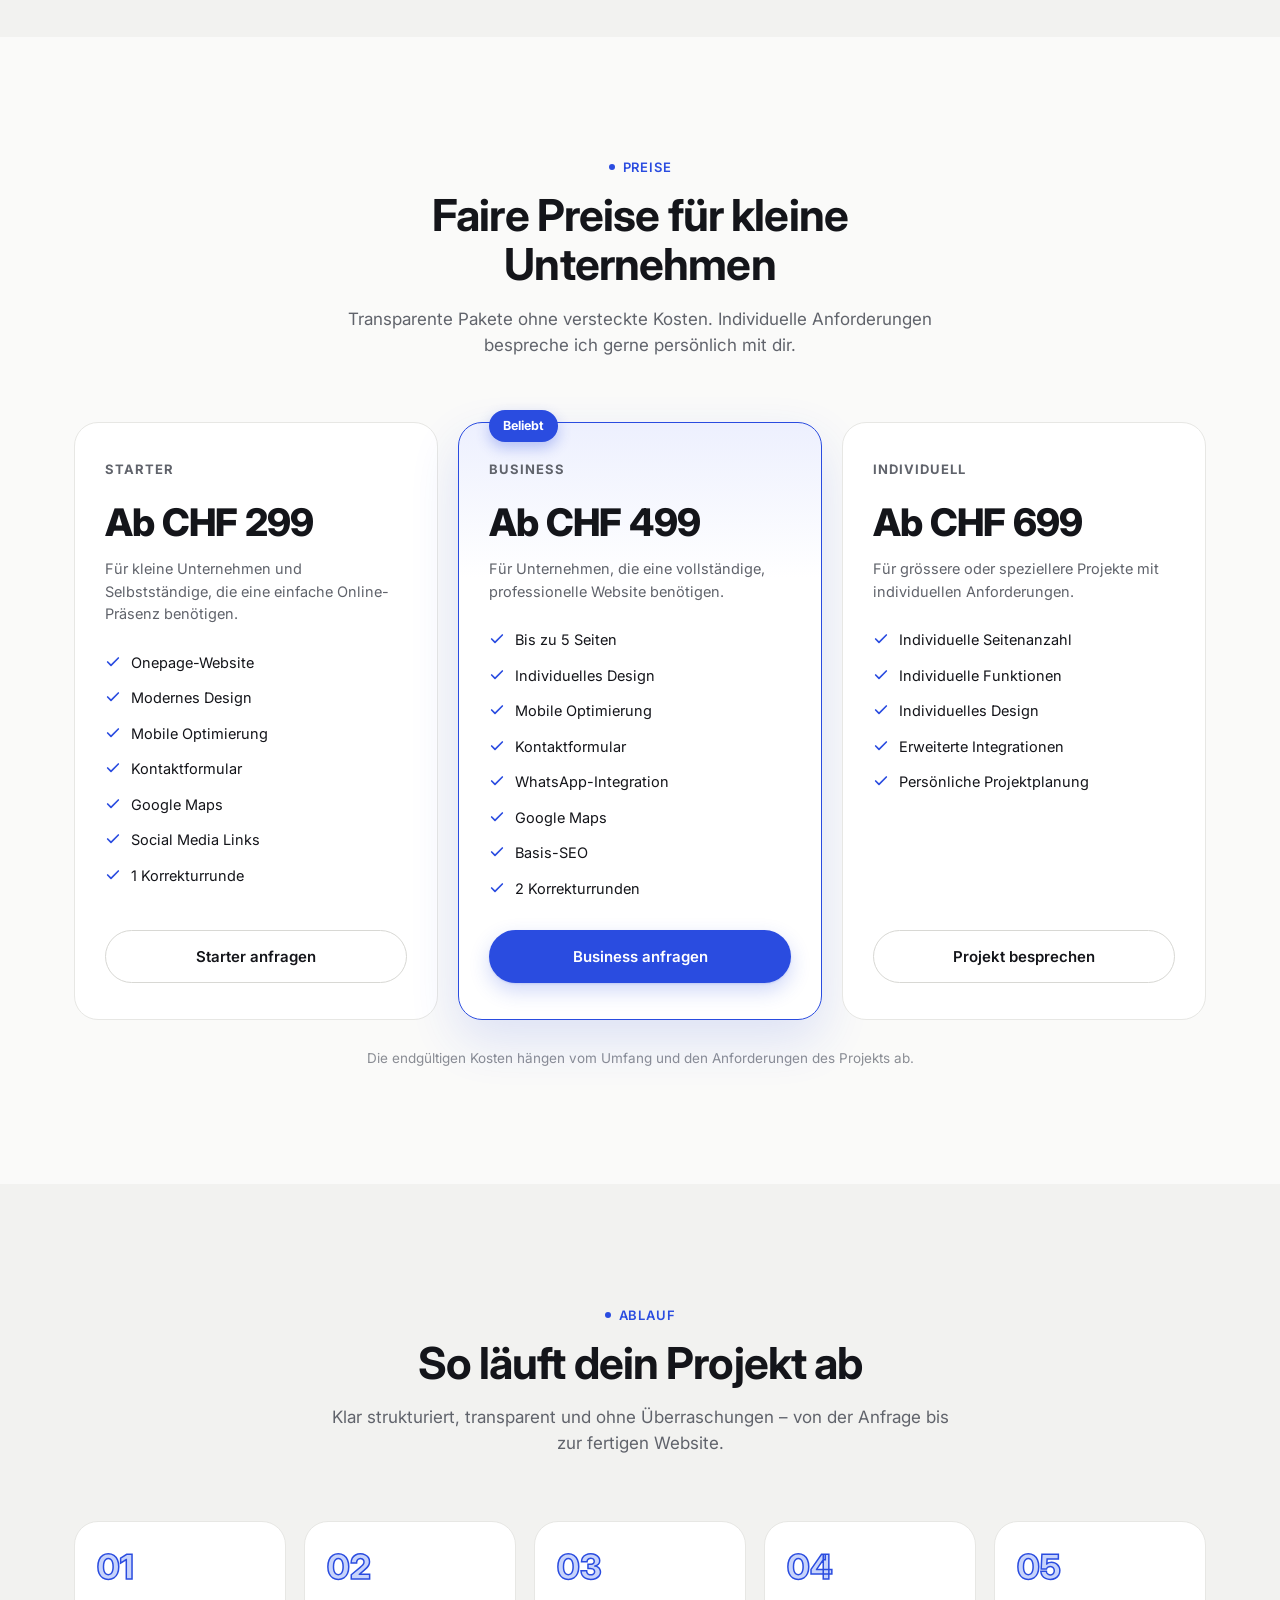
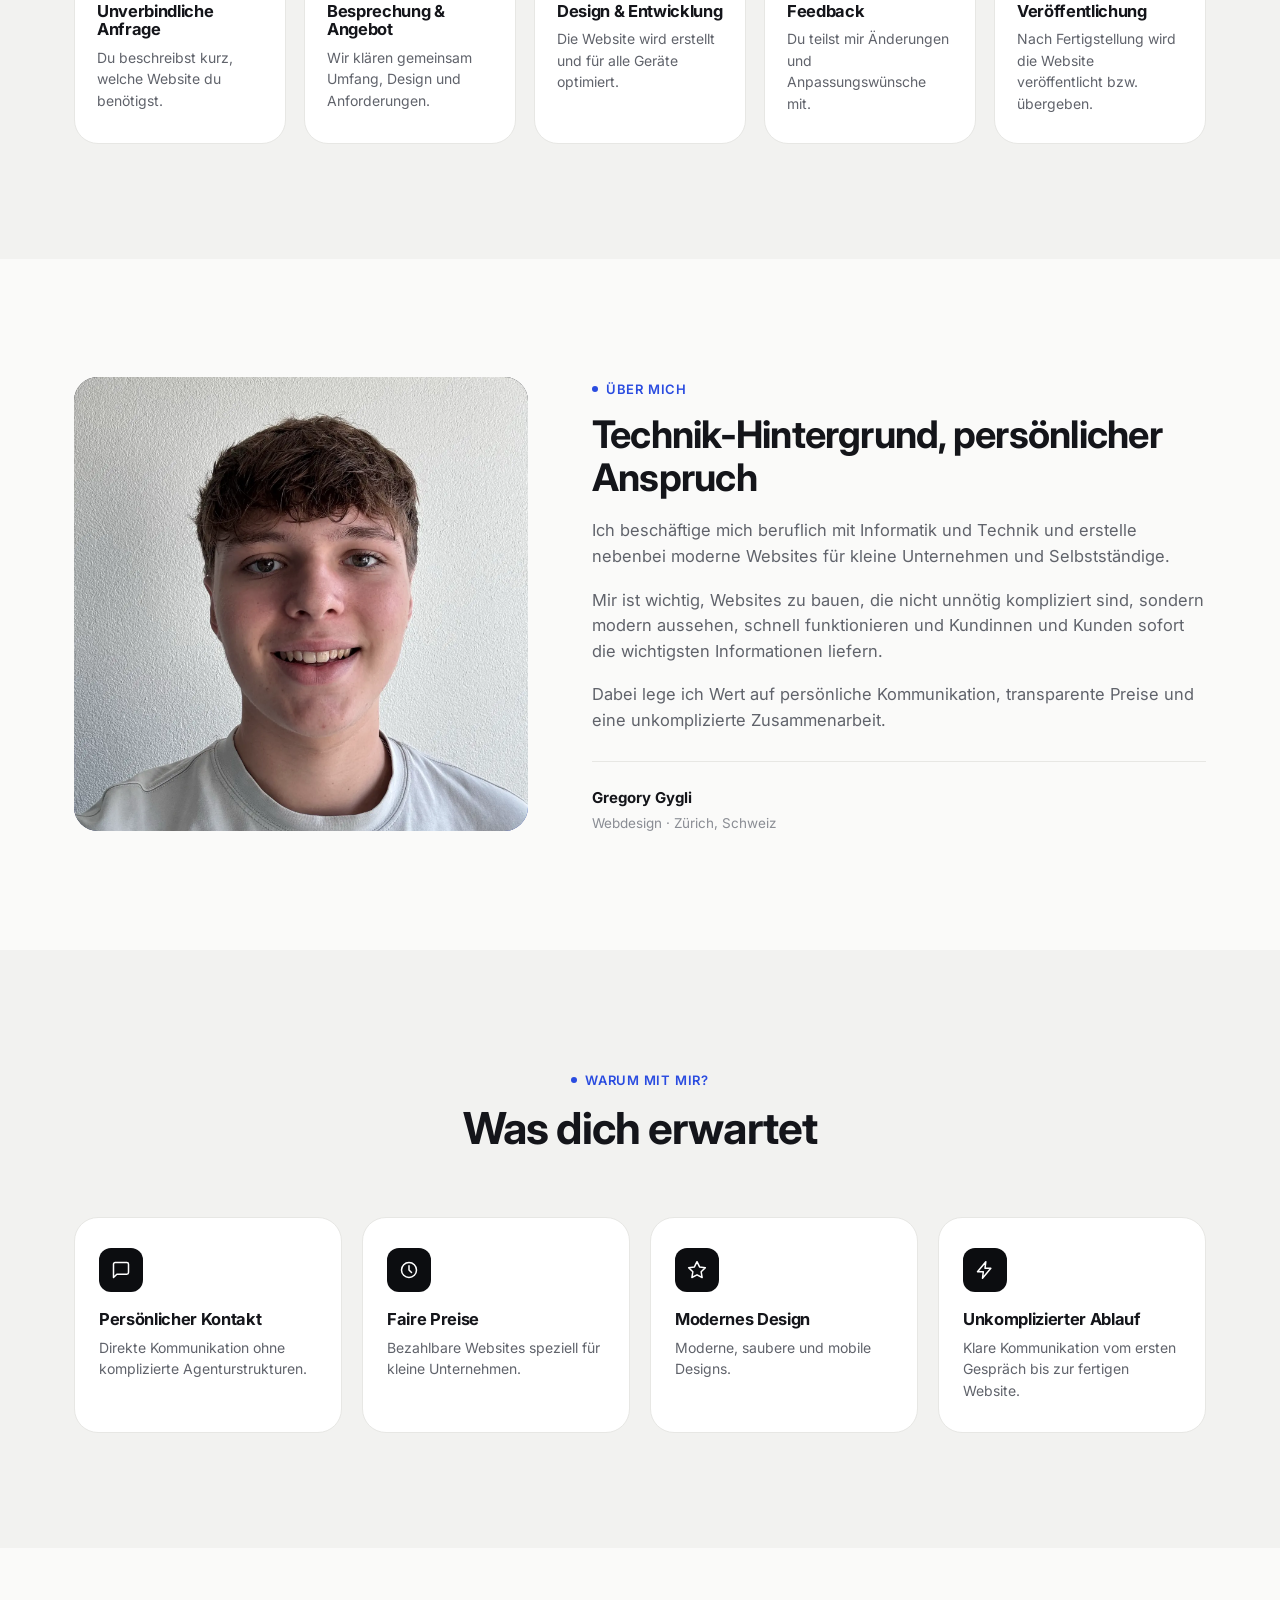
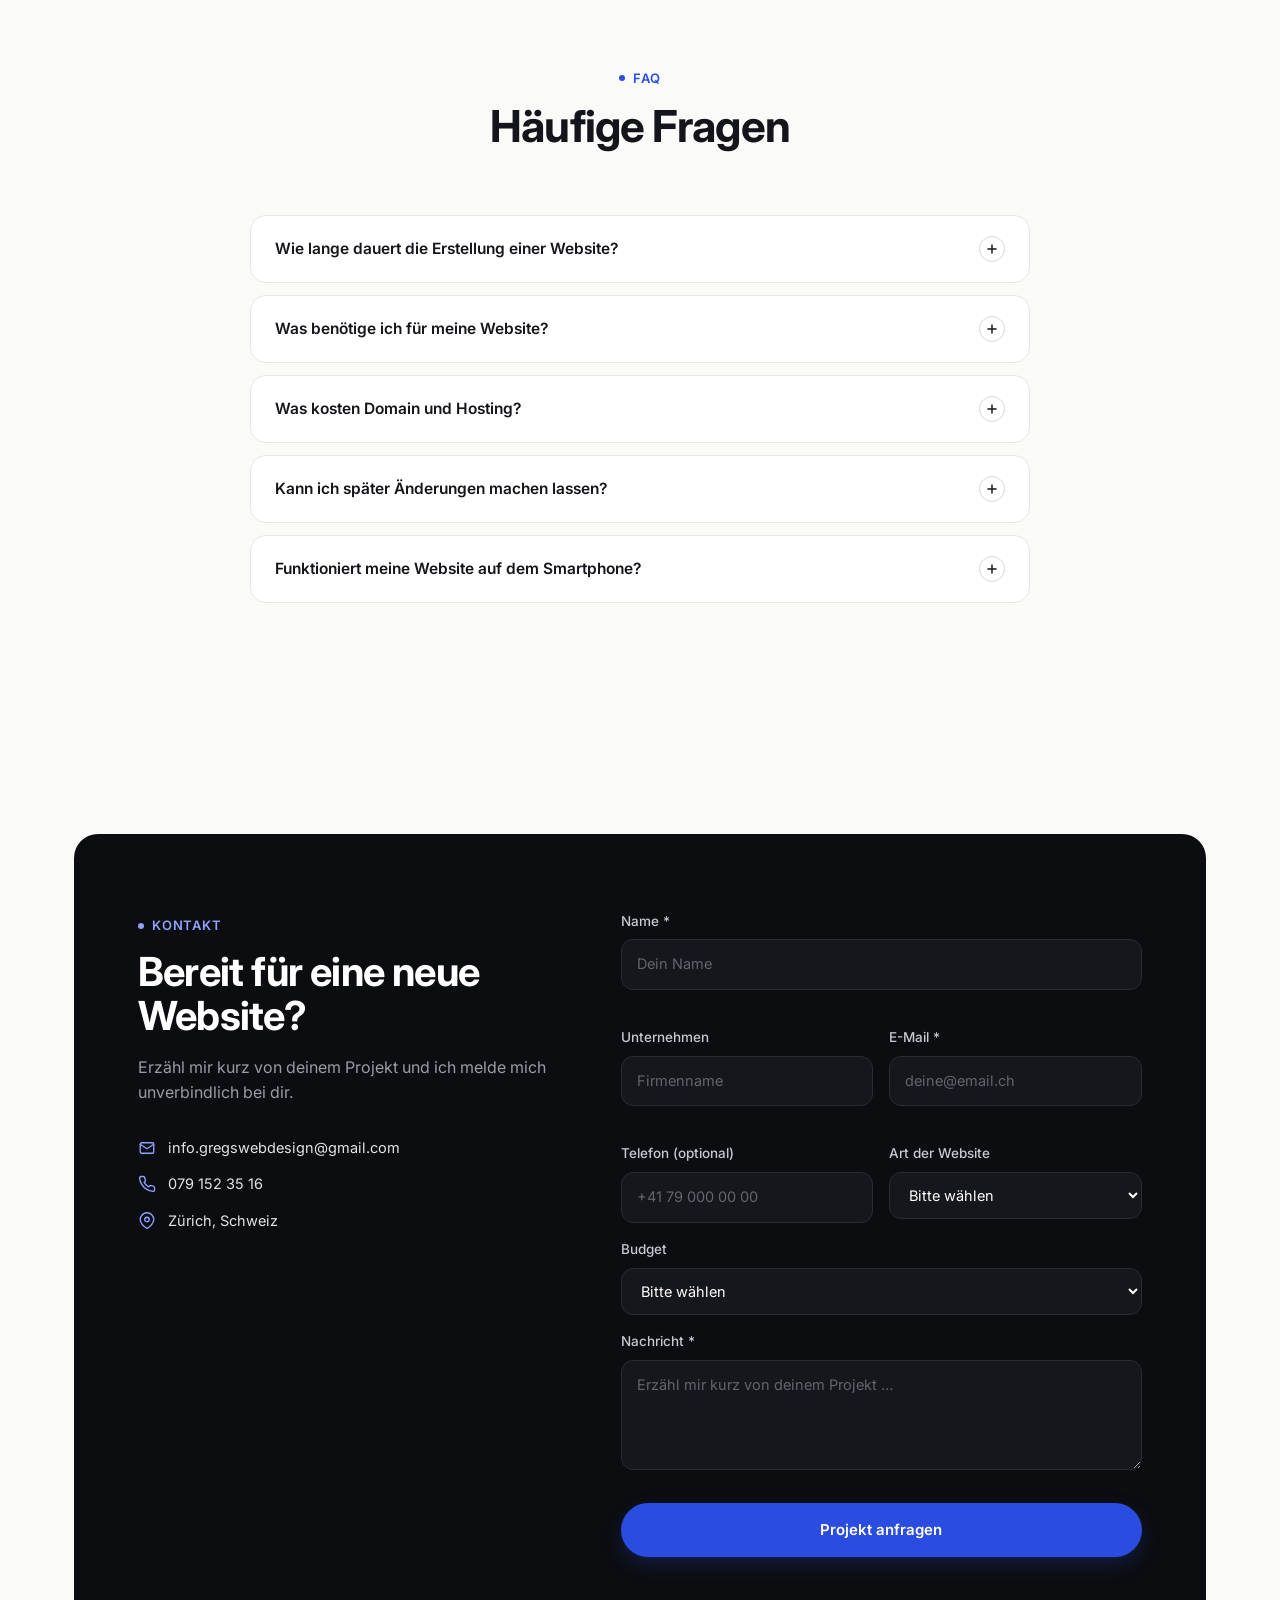
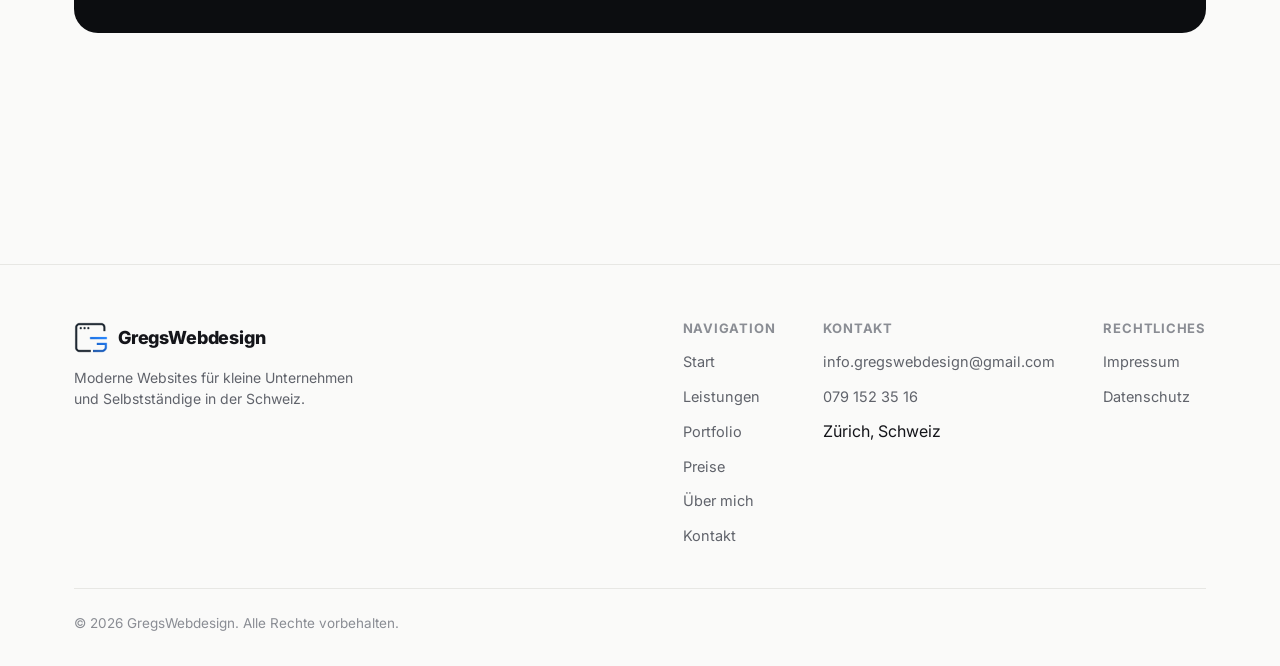
==== commit c3770555: "Echtes Foto bei 'Über mich' statt Platzhalter-Initialen" ====
--- a/index.html
+++ b/index.html
@@ -46,17 +46,17 @@
       </button>
     </div>
   </div>
-
-  <nav class="mobile-nav" id="mobileNav" aria-label="Mobile Navigation">
-    <a href="#start">Start</a>
-    <a href="#leistungen">Leistungen</a>
-    <a href="#portfolio">Portfolio</a>
-    <a href="#preise">Preise</a>
-    <a href="#ueber-mich">Über mich</a>
-    <a href="#kontakt">Kontakt</a>
-    <a href="#kontakt" class="btn btn-primary btn-block">Projekt anfragen</a>
-  </nav>
 </header>
+
+<nav class="mobile-nav" id="mobileNav" aria-label="Mobile Navigation">
+  <a href="#start">Start</a>
+  <a href="#leistungen">Leistungen</a>
+  <a href="#portfolio">Portfolio</a>
+  <a href="#preise">Preise</a>
+  <a href="#ueber-mich">Über mich</a>
+  <a href="#kontakt">Kontakt</a>
+  <a href="#kontakt" class="btn btn-primary btn-block">Projekt anfragen</a>
+</nav>
 
 <main id="main">
 
@@ -344,7 +344,7 @@
   <section class="section-pad" id="ueber-mich">
     <div class="container about-wrap">
       <div class="about-visual reveal">
-        <span class="initials">GG</span>
+        <img src="Bilder/ueber-mich.jpg" alt="Gregory Gygli, Inhaber von GregsWebdesign" loading="lazy">
       </div>
       <div class="about-text reveal">
         <span class="eyebrow">Über mich</span>
--- a/css/style.css
+++ b/css/style.css
@@ -423,8 +423,10 @@
 .badge-left { top: 12%; left: -22px; }
 .badge-right { bottom: 10%; right: -22px; }
 
-@media (max-width: 860px) {
-  .hero-float-badge { display: none; }
+@media (max-width: 480px) {
+  .hero-float-badge { font-size: 12px; padding: 8px 13px; gap: 6px; }
+  .badge-left { left: -12px; }
+  .badge-right { right: -12px; }
 }
 @media (max-width: 640px) {
   .hero-mock-navlinks { display: none; }
@@ -715,6 +717,13 @@
   color: rgba(255,255,255,0.92);
   letter-spacing: -0.03em;
 }
+.about-visual img {
+  position: relative;
+  z-index: 1;
+  width: 100%;
+  height: 100%;
+  object-fit: cover;
+}
 .about-text p { color: var(--color-text-muted); font-size: 16.5px; margin-bottom: 18px; }
 .about-text p:last-of-type { margin-bottom: 0; }
 .about-signoff {
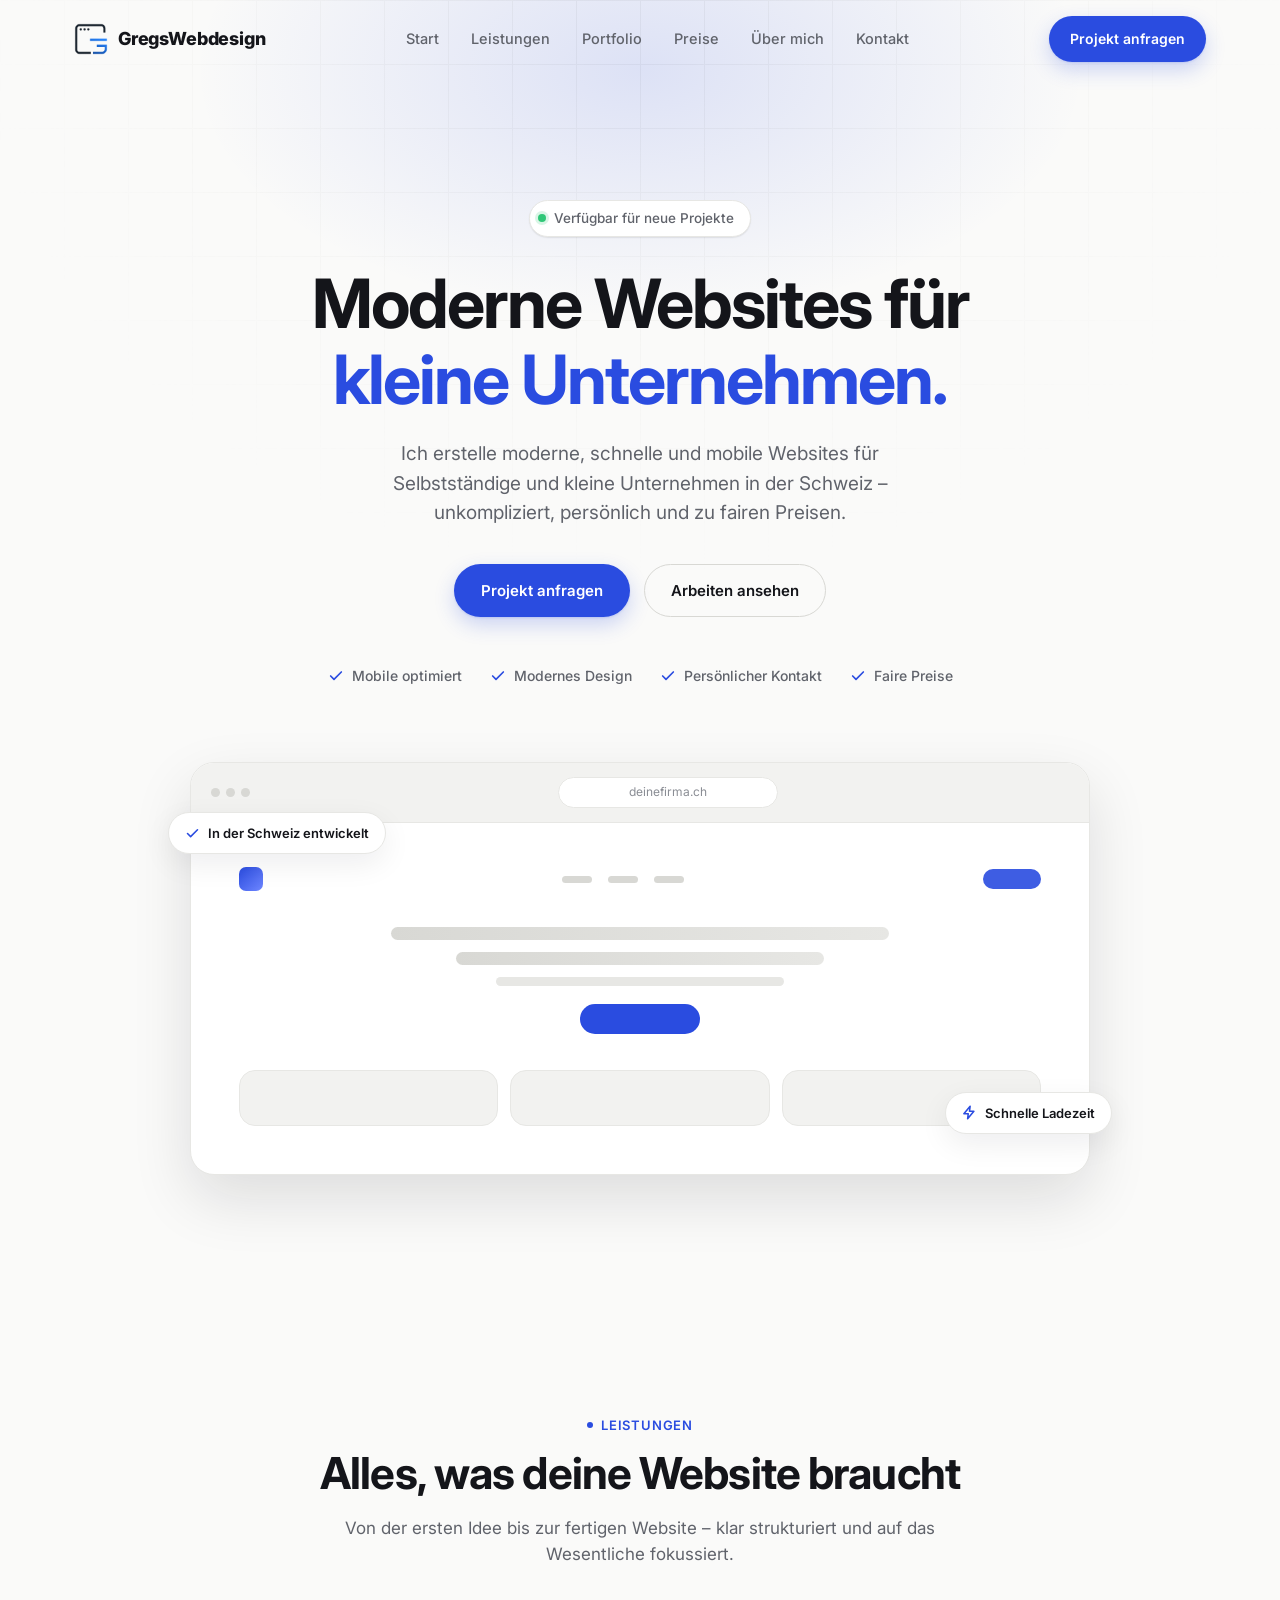
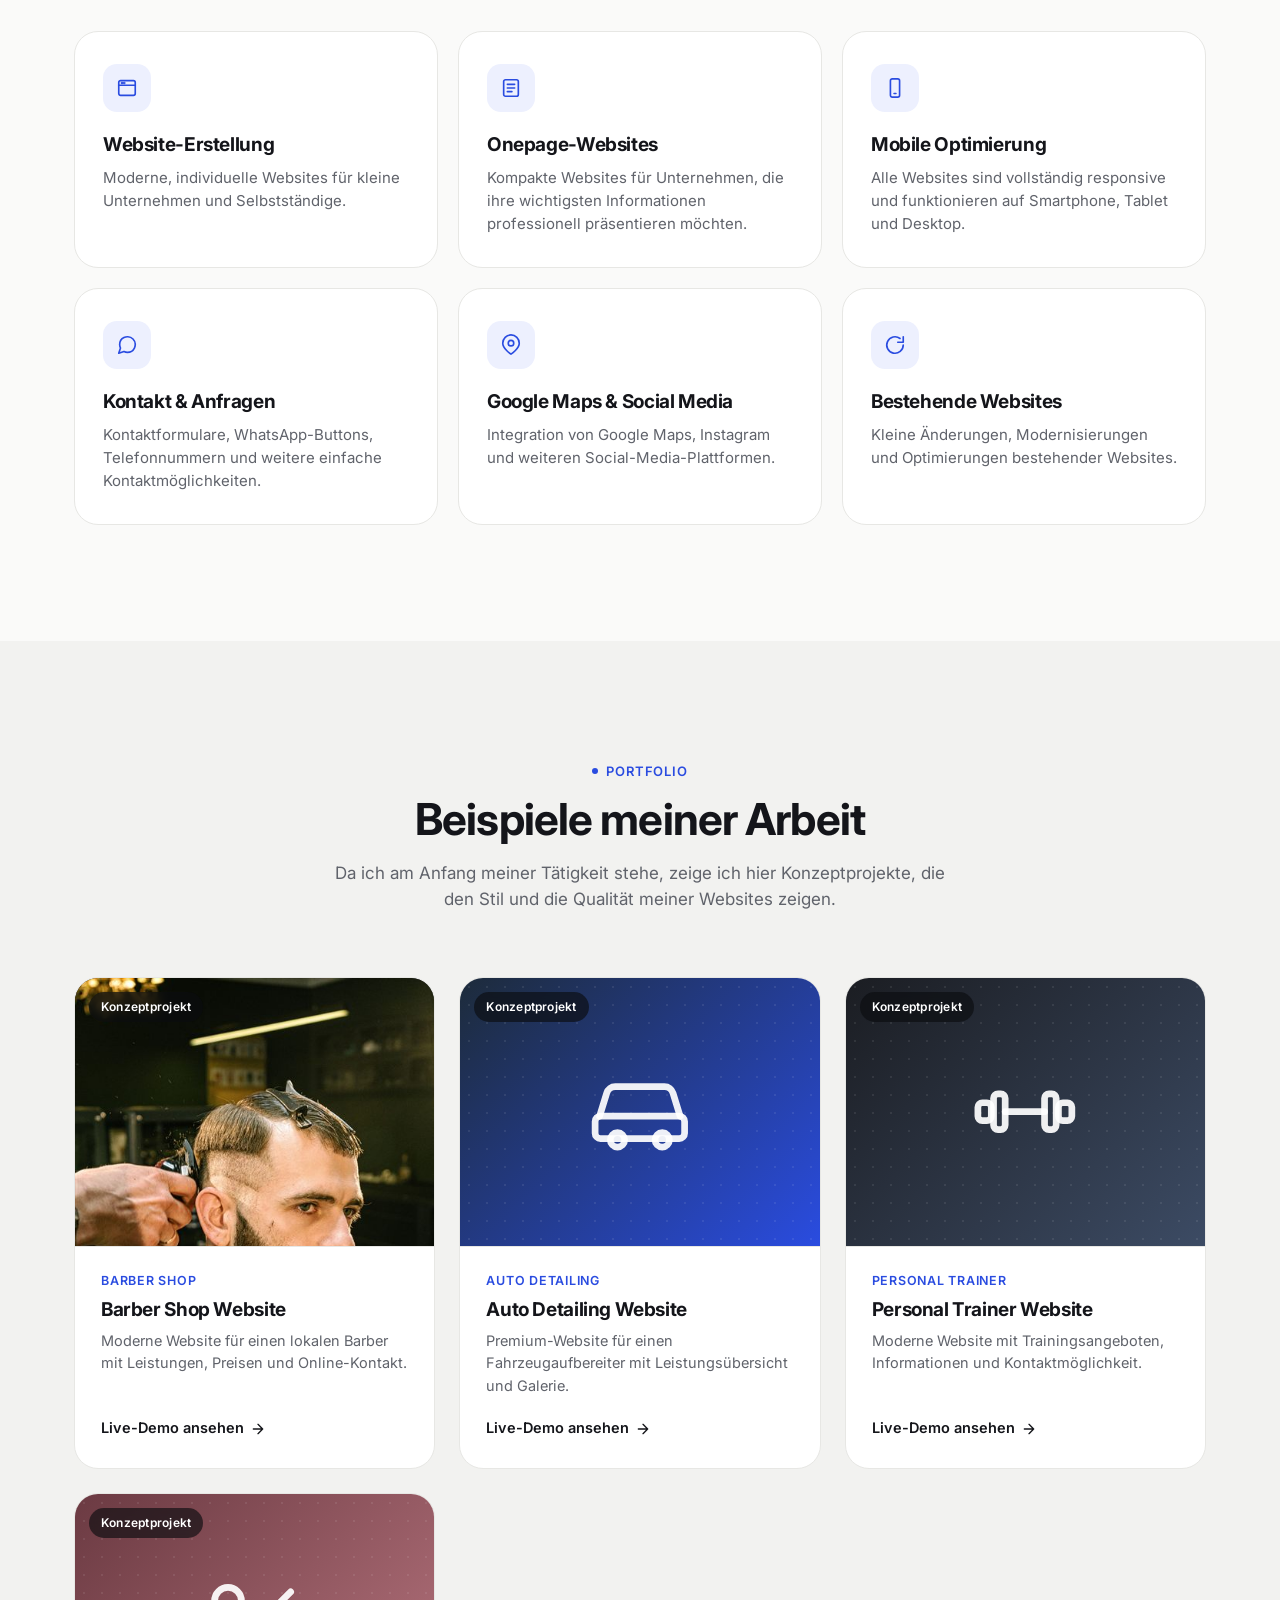
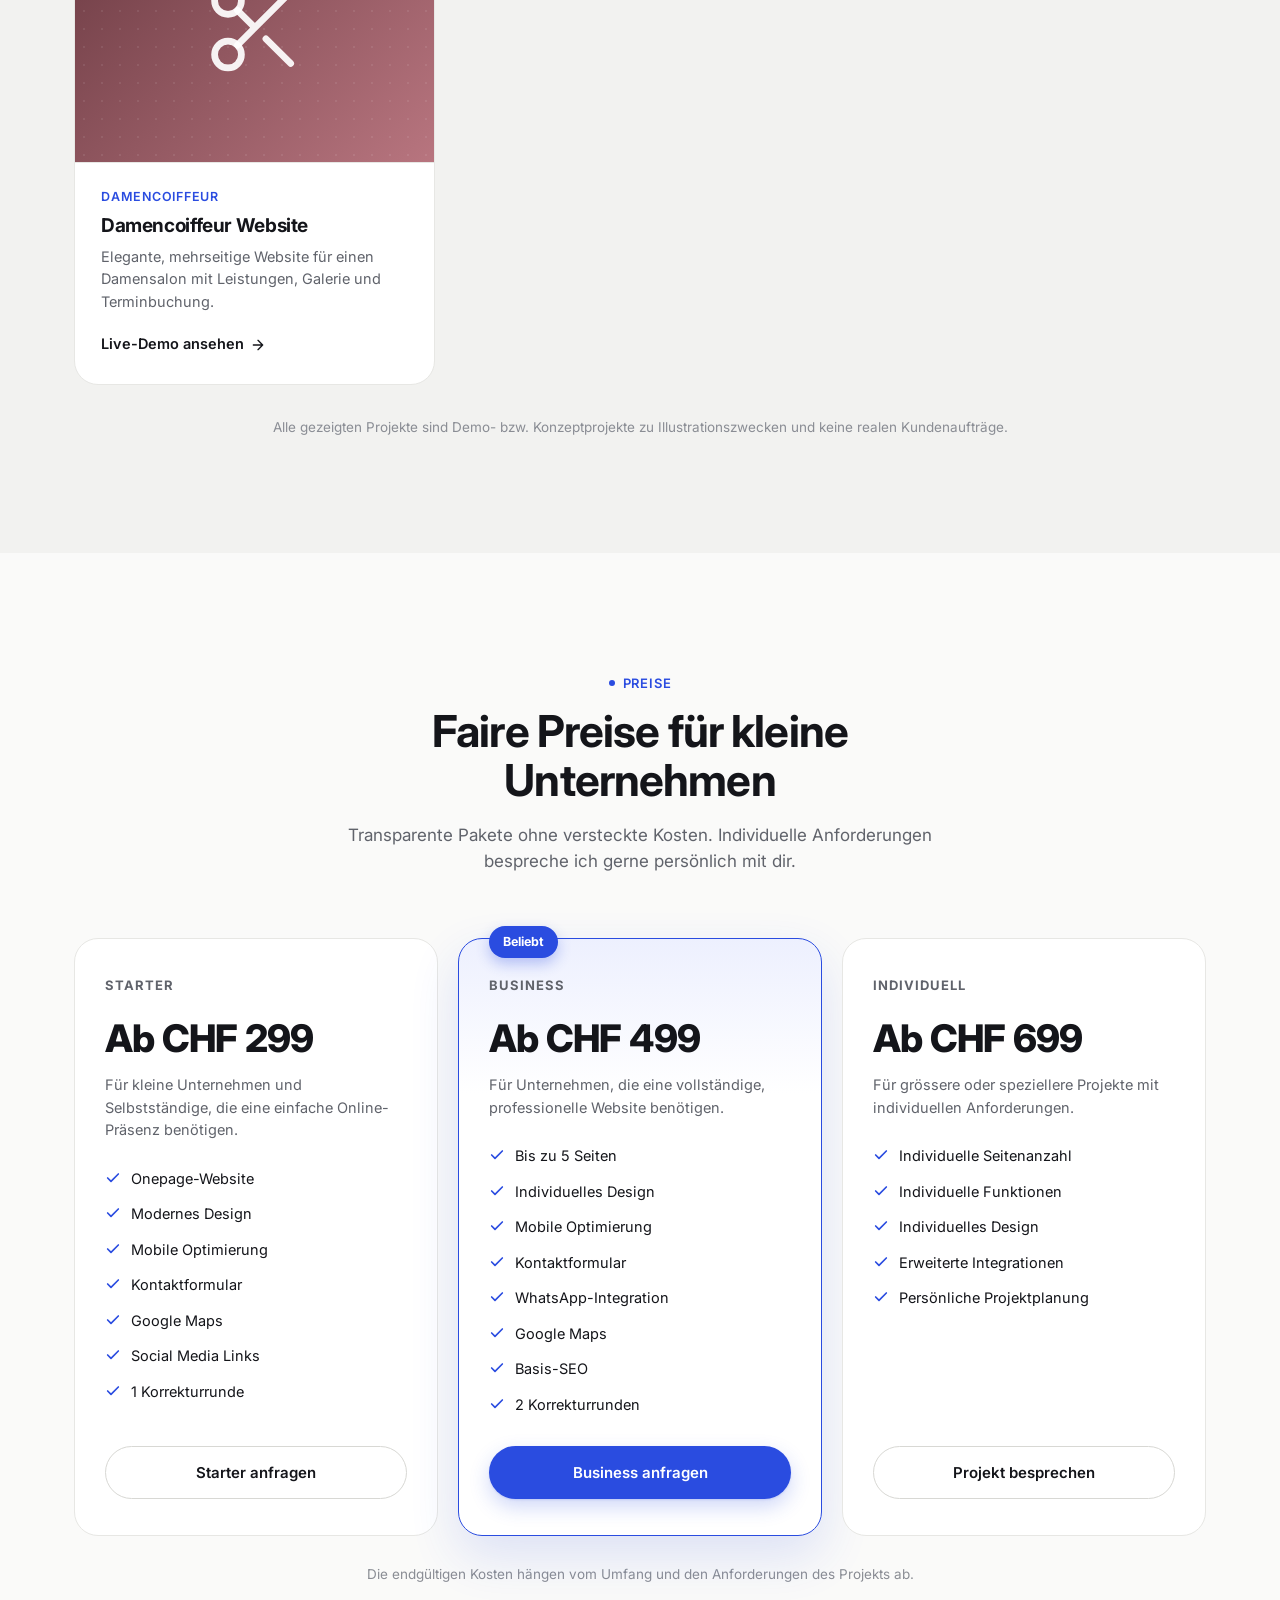
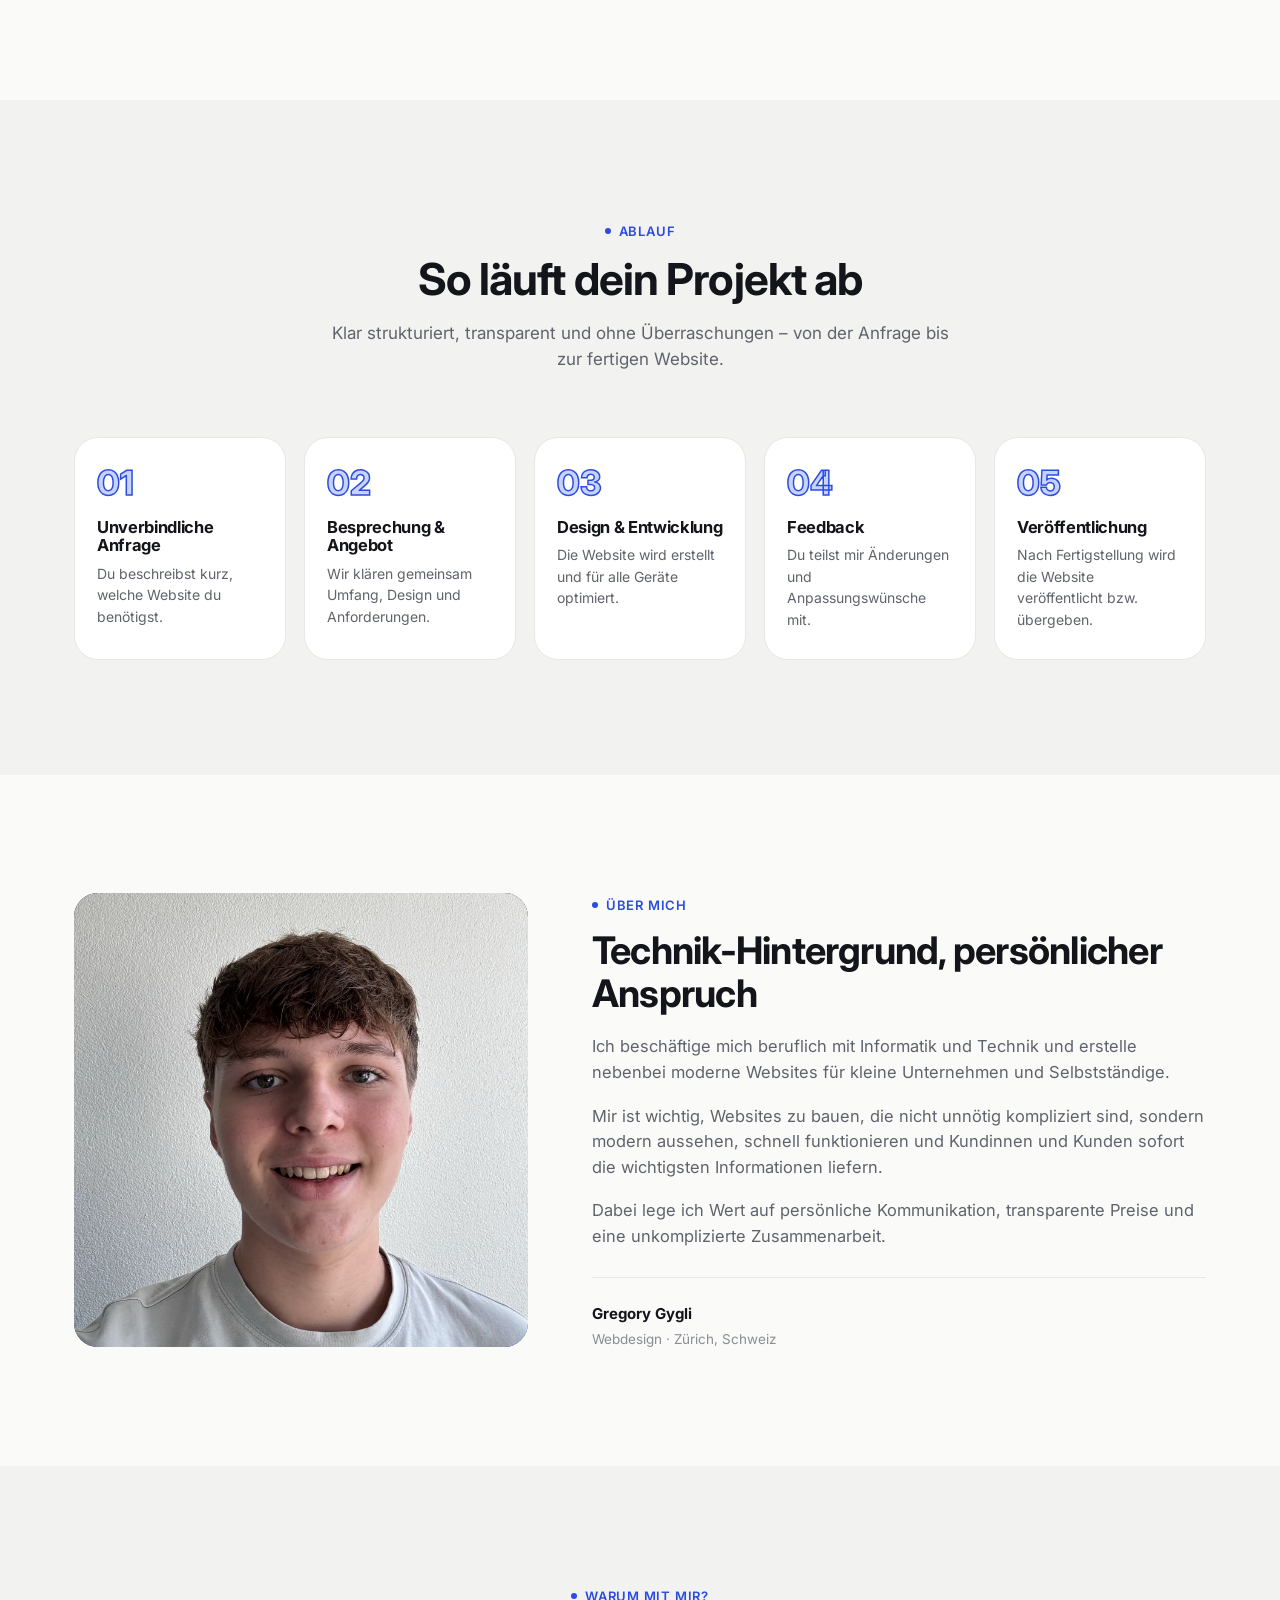
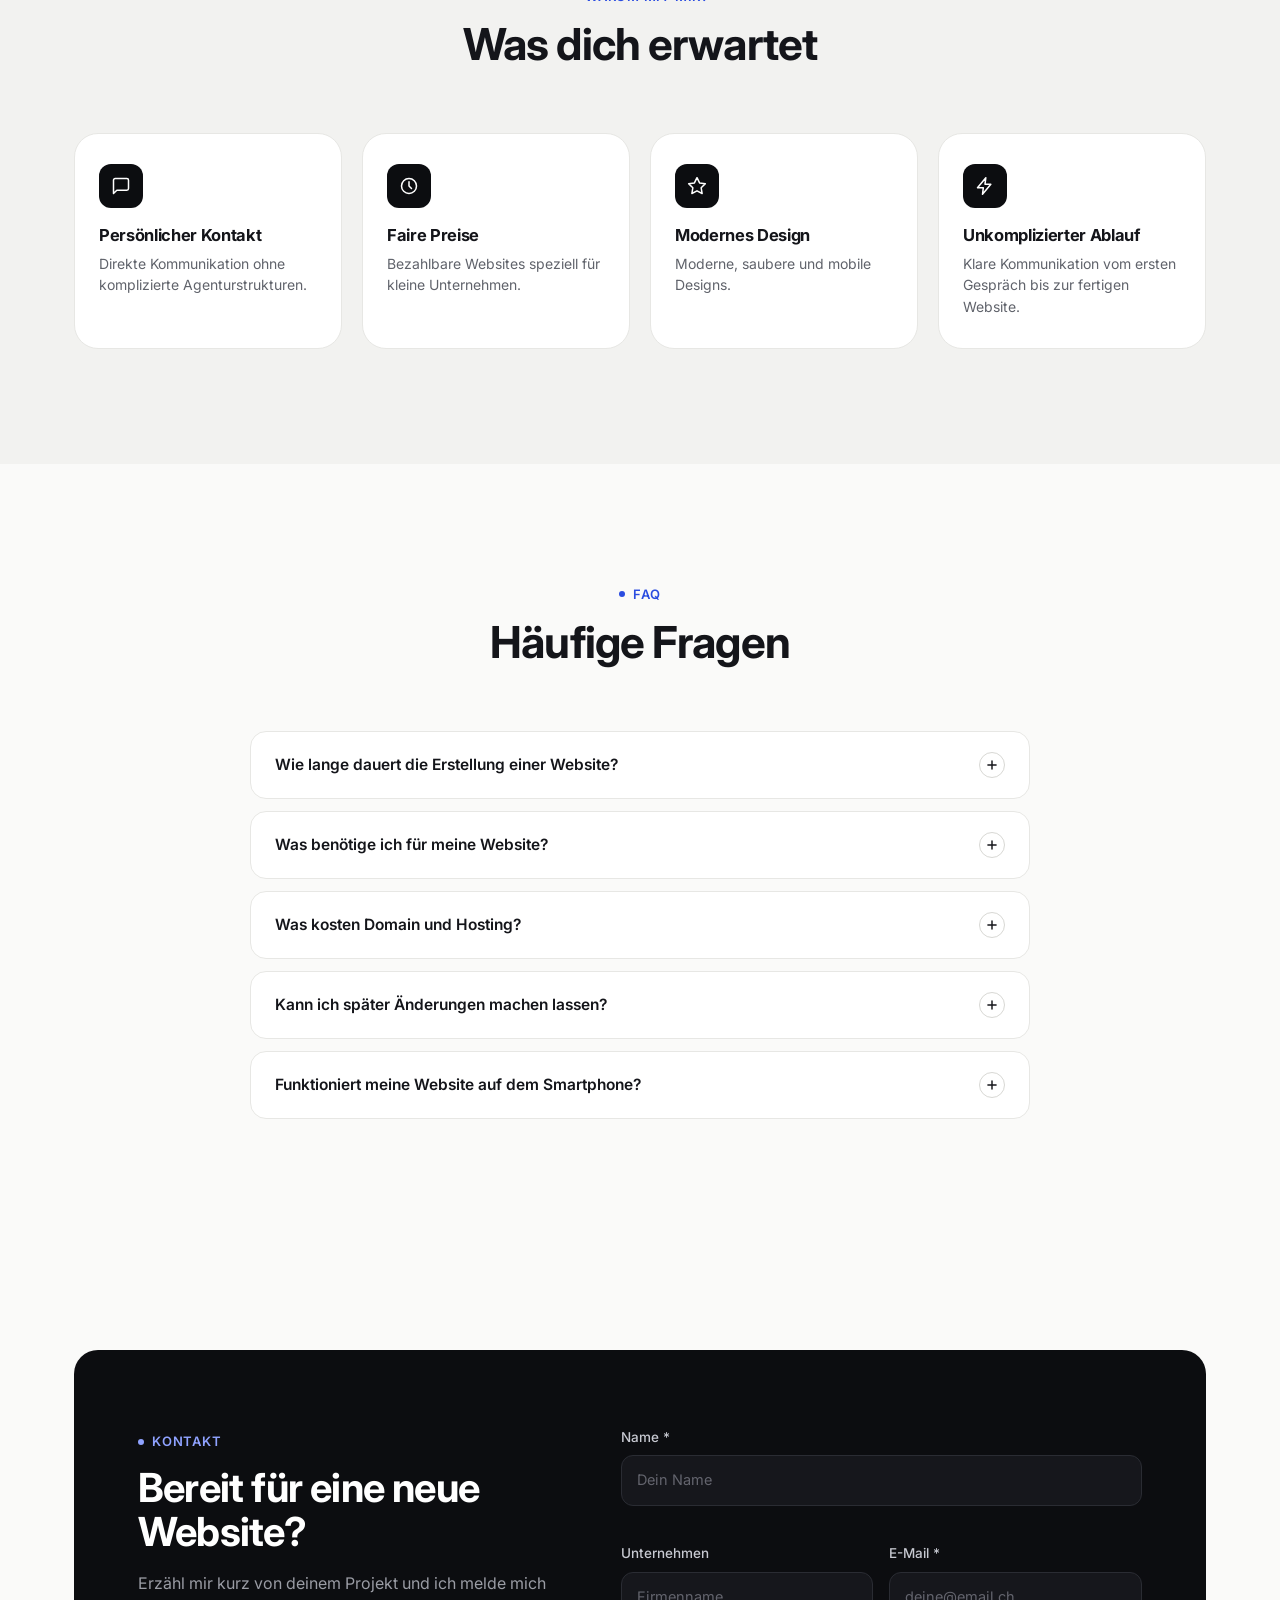
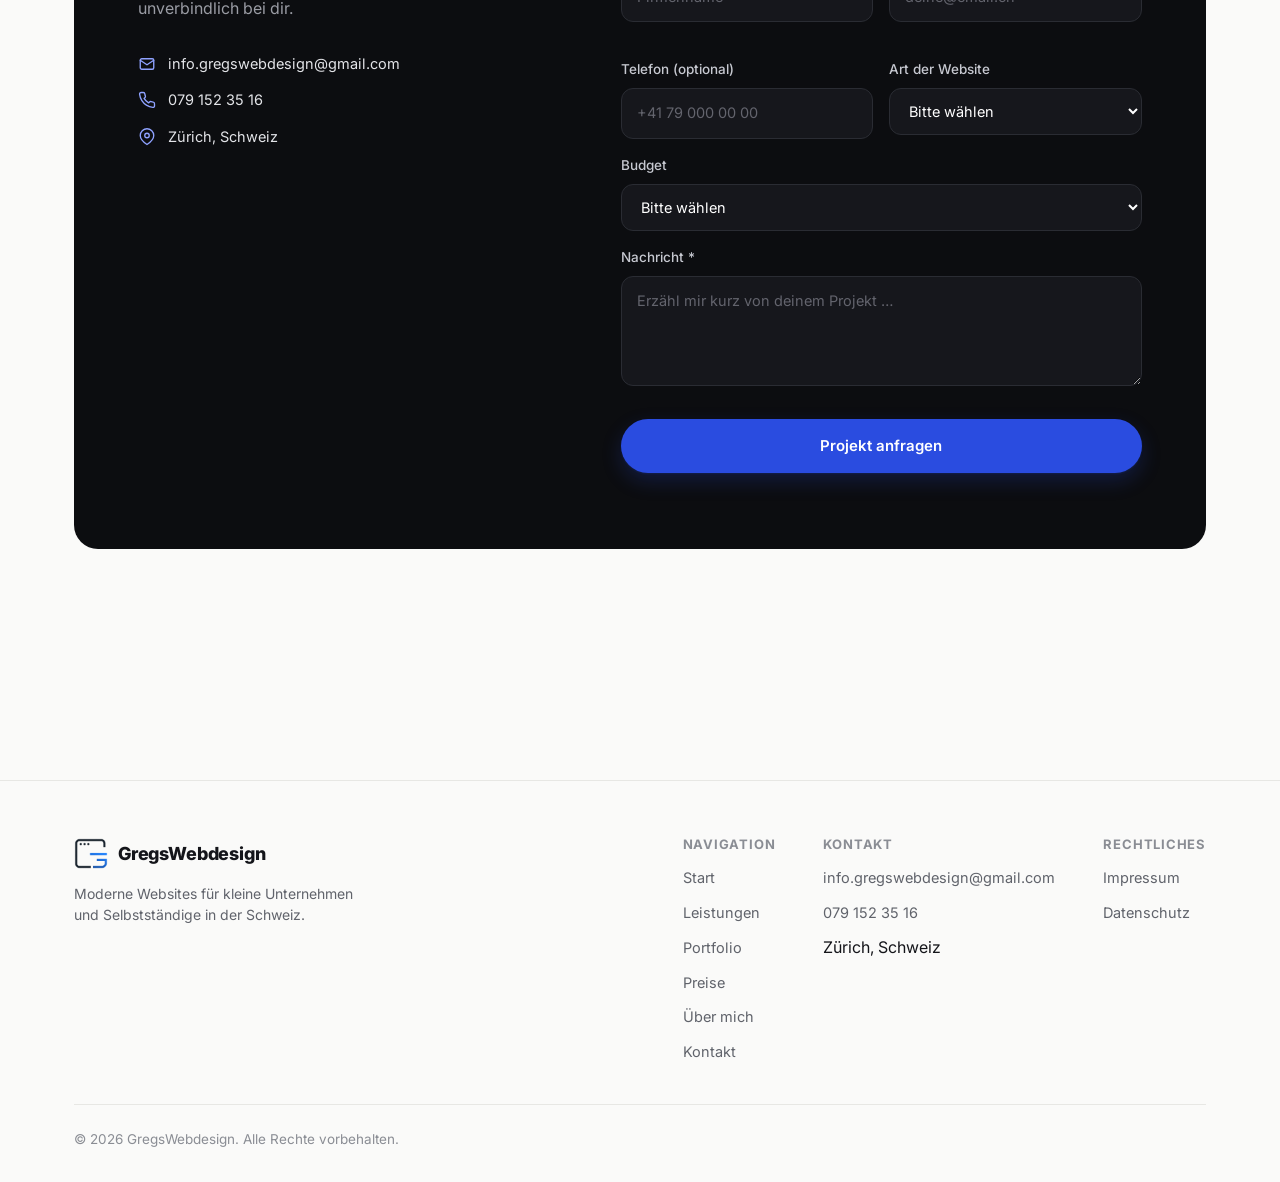
==== commit 958d82b4: "Damensalon-Demo (AVELINE Hair Studio) hinzufügen: mehrseitig, helles Design, und auf Hauptseite verl" ====
--- a/index.html
+++ b/index.html
@@ -3,6 +3,7 @@
 <head>
 <meta charset="UTF-8">
 <meta name="viewport" content="width=device-width, initial-scale=1.0">
+<meta name="google-site-verification" content="NQidAso-JSjFnTwT3B3m05w8ewtLHtLubvHrUPQ6YSE" />
 <title>Webdesign Zürich – Moderne Websites für kleine Unternehmen | GregsWebdesign</title>
 <meta name="description" content="Moderne, schnelle und bezahlbare Websites für kleine Unternehmen, Selbstständige und lokale Dienstleister in Zürich und der ganzen Schweiz. Unverbindlich anfragen.">
 <meta name="keywords" content="Webdesign Zürich, Website erstellen Zürich, Website für Kleinunternehmen, Website für Selbstständige, Webdesigner Zürich, Webdesign Schweiz">
@@ -230,6 +231,21 @@
             <h3>Personal Trainer Website</h3>
             <p>Moderne Website mit Trainingsangeboten, Informationen und Kontaktmöglichkeit.</p>
             <a href="Demo-PersonalTrainer/index.html" class="portfolio-link" target="_blank" rel="noopener">Live-Demo ansehen
+              <svg width="16" height="16" viewBox="0 0 24 24" fill="none" stroke="currentColor" stroke-width="2" stroke-linecap="round" stroke-linejoin="round"><path d="M5 12h14M12 5l7 7-7 7"/></svg>
+            </a>
+          </div>
+        </article>
+
+        <article class="card portfolio-card">
+          <div class="portfolio-thumb thumb-salon">
+            <span class="demo-tag">Konzeptprojekt</span>
+            <svg viewBox="0 0 24 24" fill="none" stroke="currentColor" stroke-width="1.5" stroke-linecap="round" stroke-linejoin="round"><circle cx="6" cy="6" r="3"/><circle cx="6" cy="18" r="3"/><path d="M20 4 8.12 15.88M14.47 14.48 20 20M8.12 8.12 12 12"/></svg>
+          </div>
+          <div class="portfolio-body">
+            <span class="portfolio-cat">Damencoiffeur</span>
+            <h3>Damencoiffeur Website</h3>
+            <p>Elegante, mehrseitige Website für einen Damensalon mit Leistungen, Galerie und Terminbuchung.</p>
+            <a href="Demo-Damensalon/index.html" class="portfolio-link" target="_blank" rel="noopener">Live-Demo ansehen
               <svg width="16" height="16" viewBox="0 0 24 24" fill="none" stroke="currentColor" stroke-width="2" stroke-linecap="round" stroke-linejoin="round"><path d="M5 12h14M12 5l7 7-7 7"/></svg>
             </a>
           </div>
--- a/css/style.css
+++ b/css/style.css
@@ -507,6 +507,7 @@
 .thumb-barber { background: linear-gradient(135deg, #232526, #414345); }
 .thumb-detailing { background: linear-gradient(135deg, #1D2B3A, #2A4CE0); }
 .thumb-trainer { background: linear-gradient(135deg, #1B1D22, #3C4B64); }
+.thumb-salon { background: linear-gradient(135deg, #6B3A42, #B8757F); }
 .portfolio-thumb::after {
   content: "";
   position: absolute;
